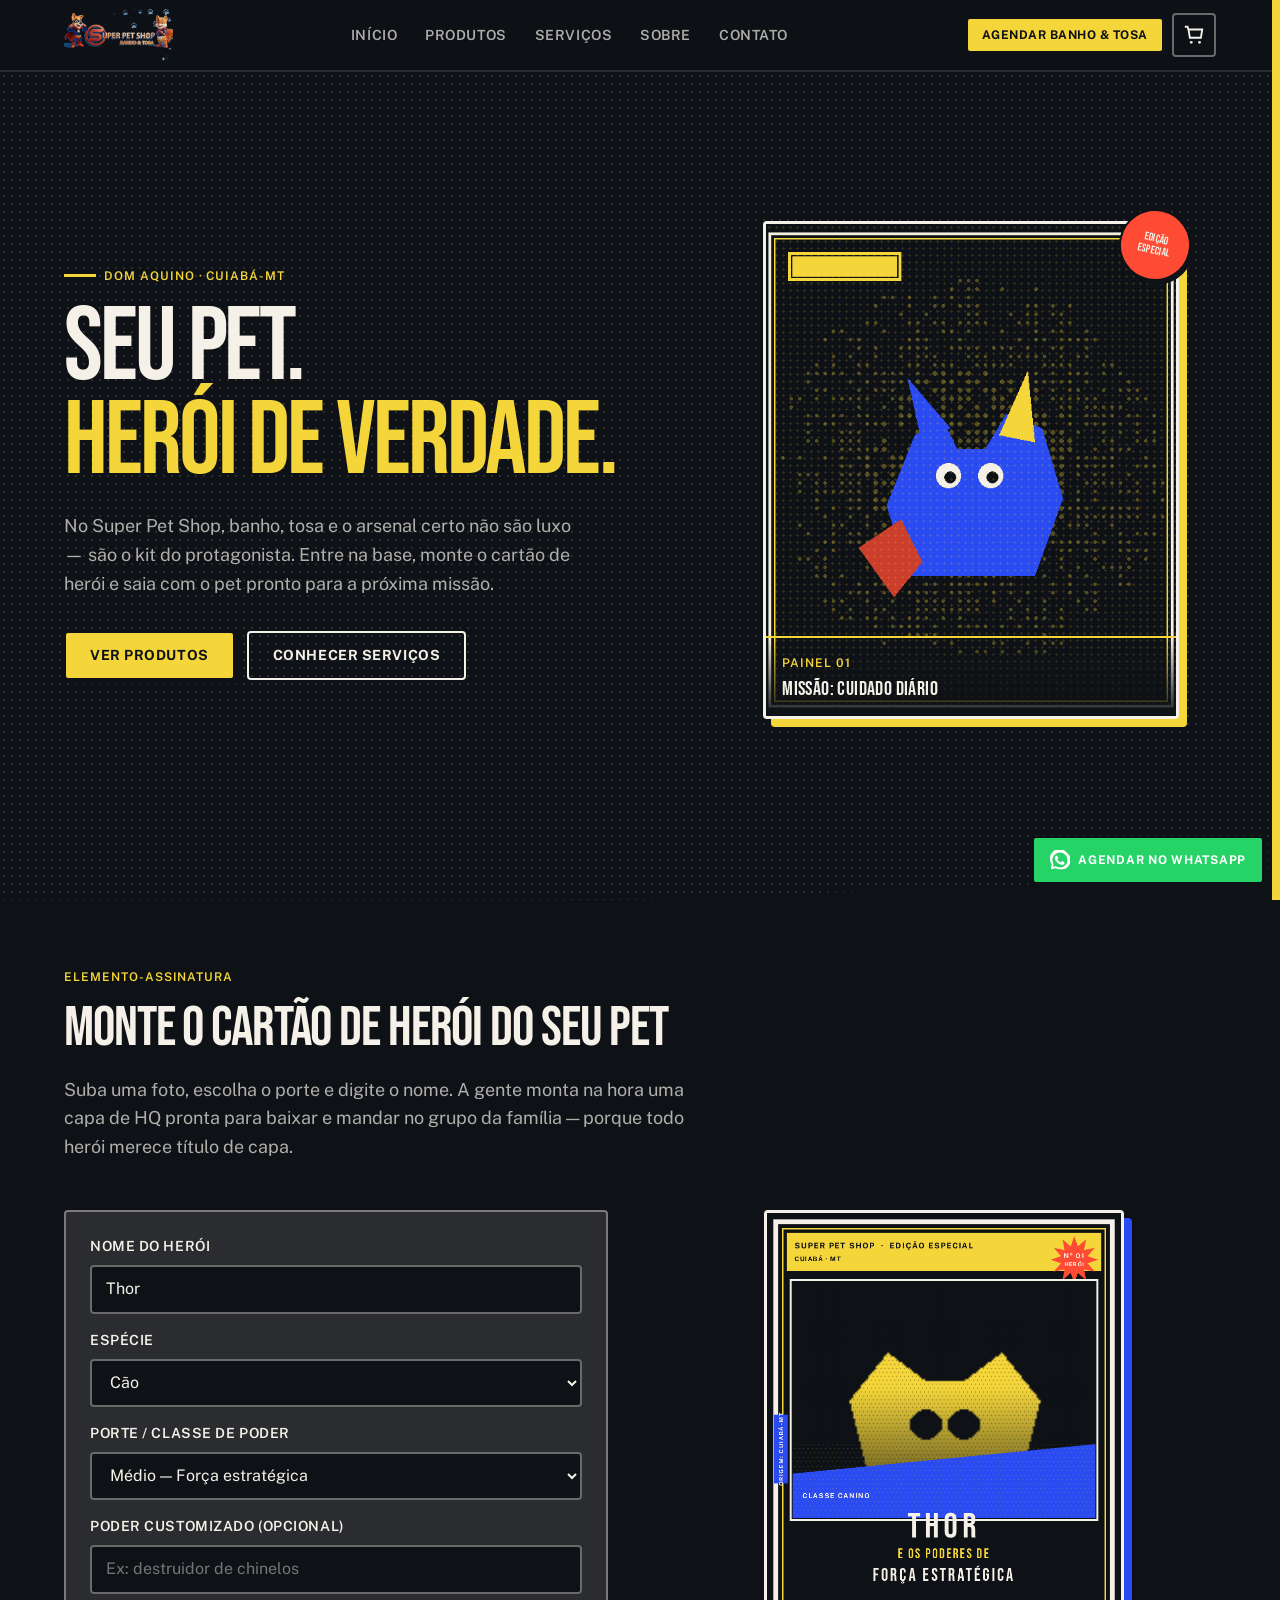
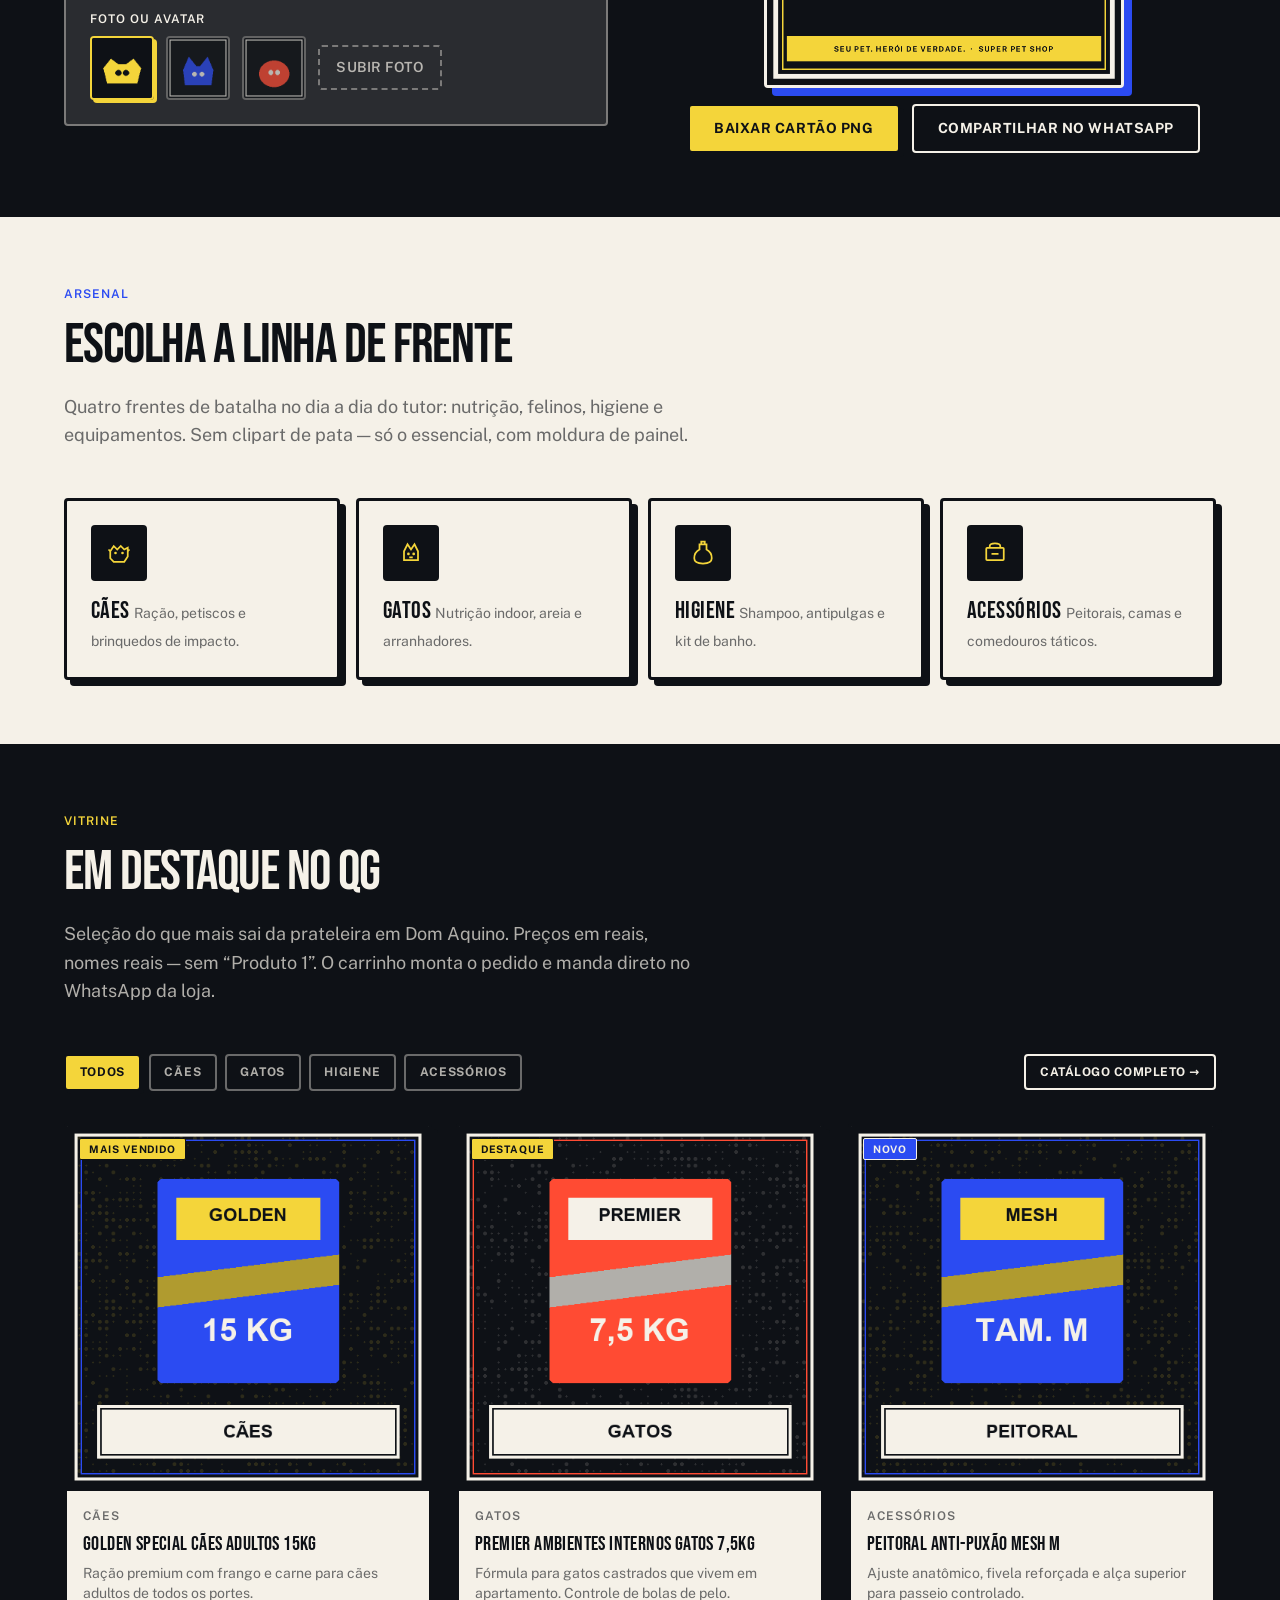
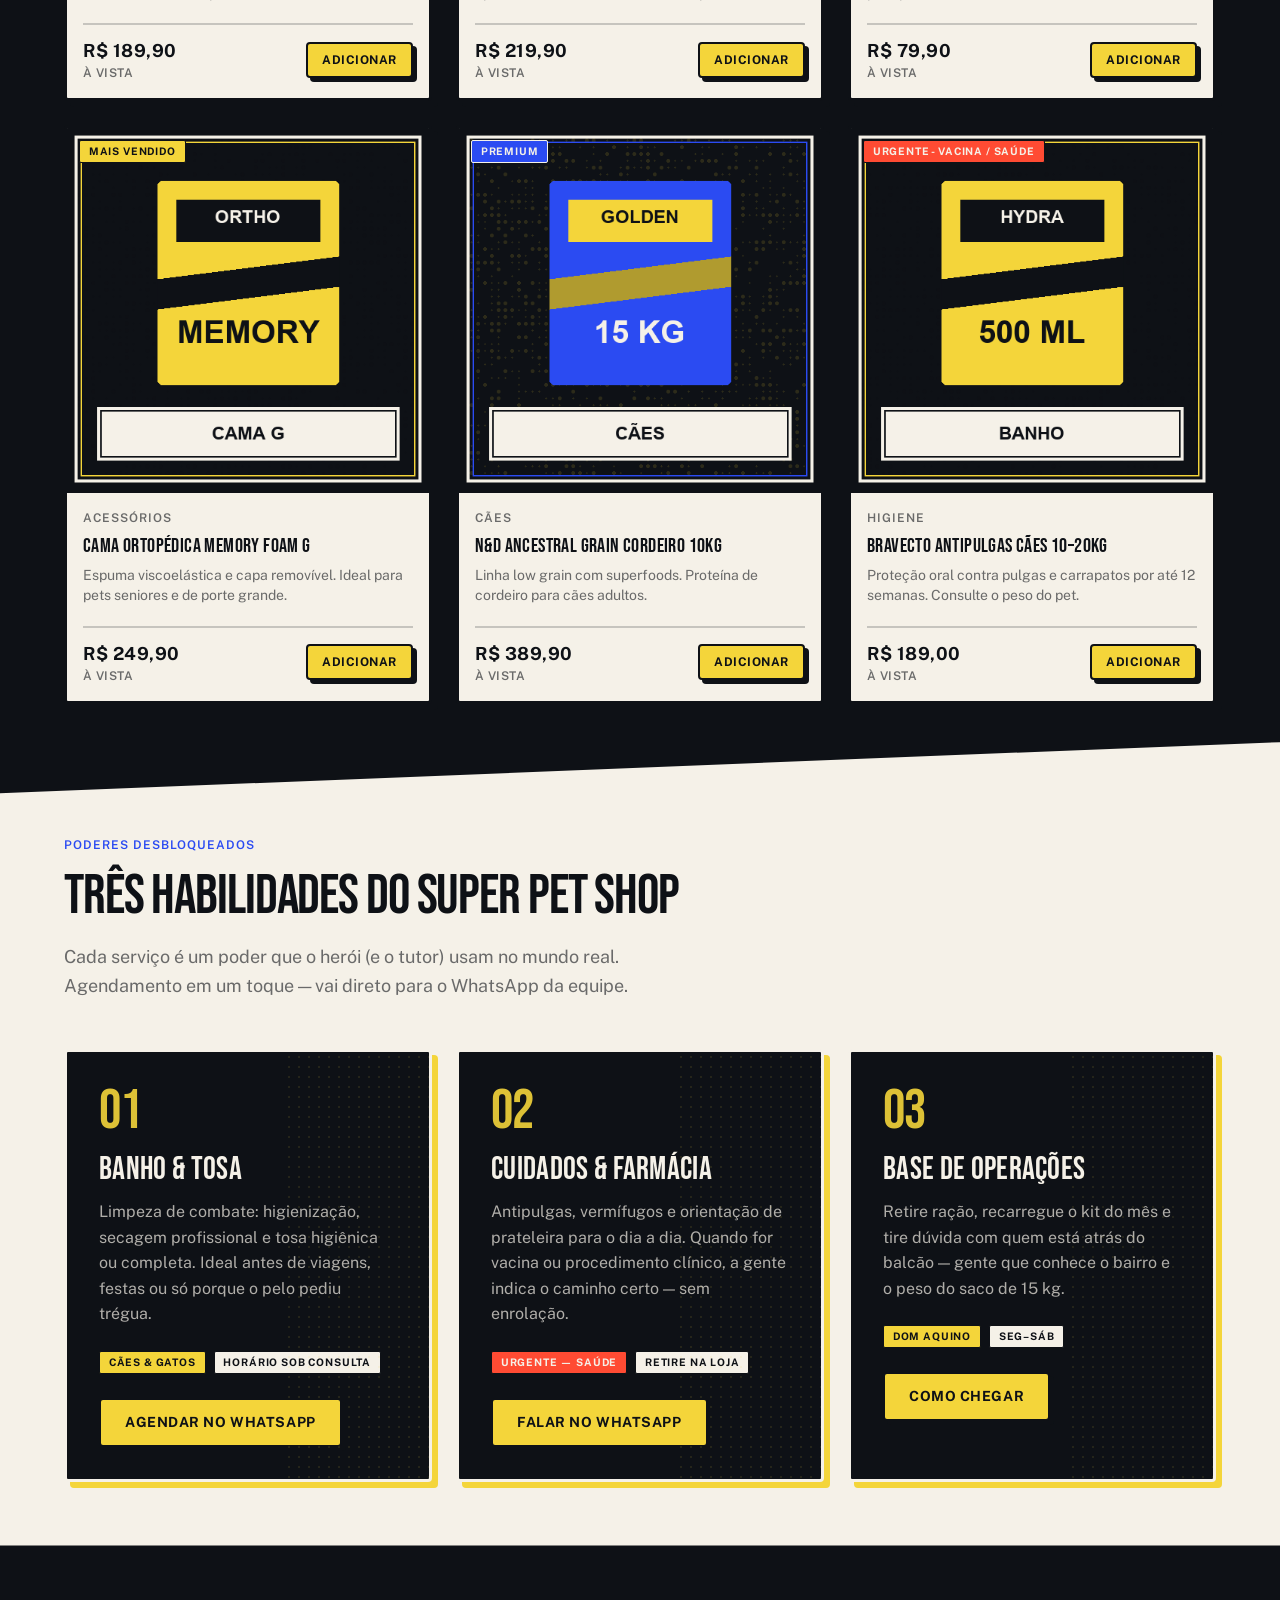
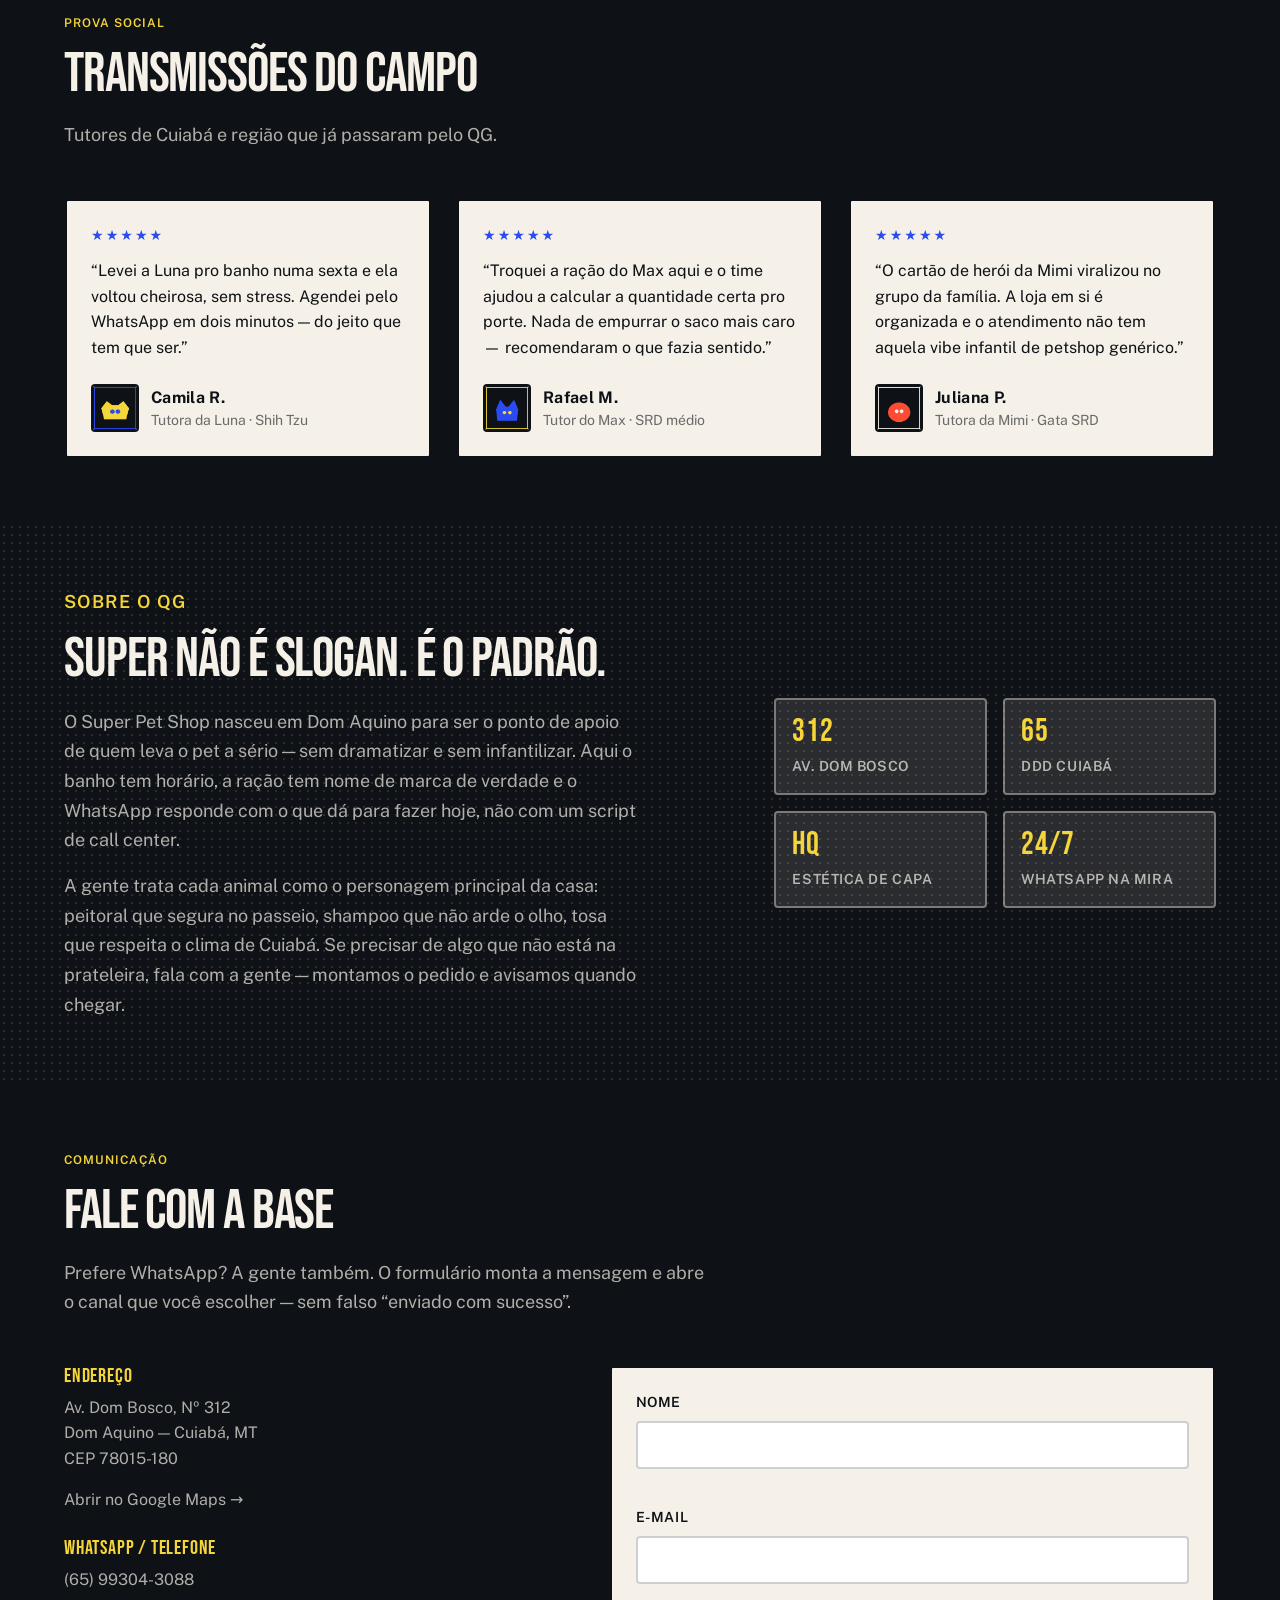
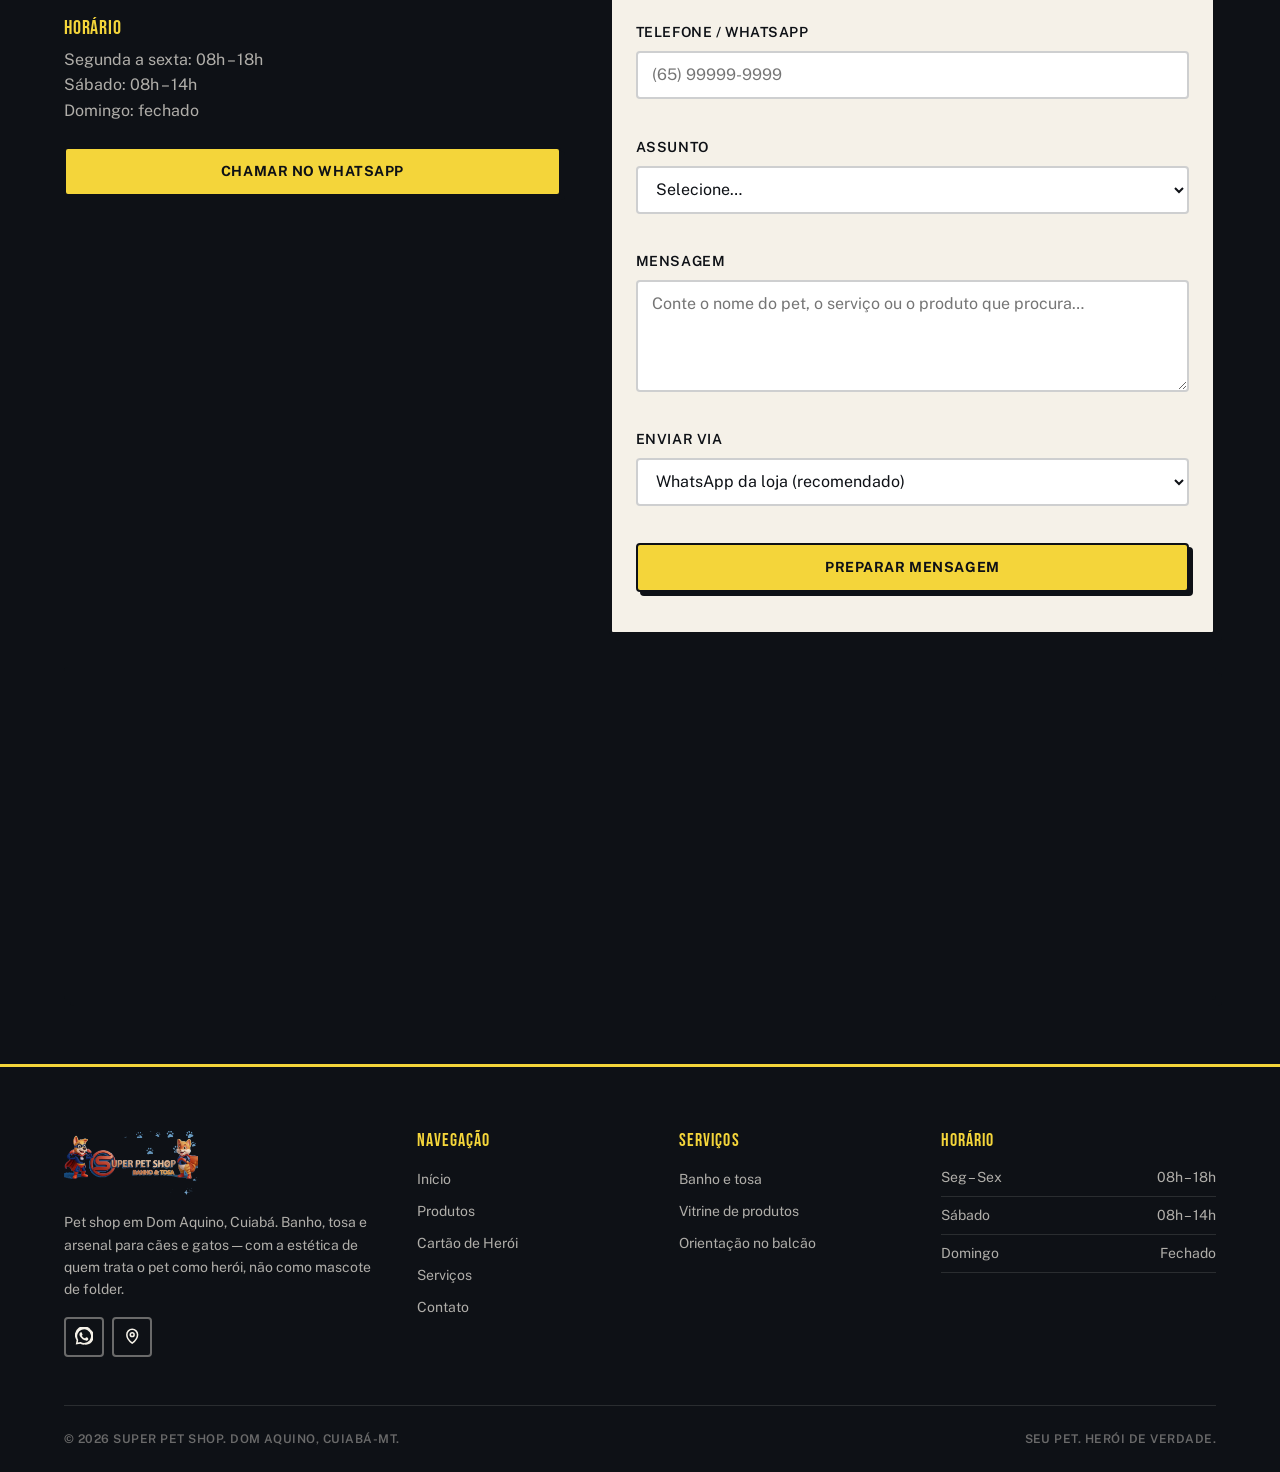
==== index.html @ 7d8bcfea "Add files via upload" ====
<!DOCTYPE html>
<html lang="pt-BR">
<head>
  <meta charset="UTF-8" />
  <meta name="viewport" content="width=device-width, initial-scale=1" />
  <title>Super Pet Shop | Banho, Tosa e Heróis de Quatro Patas em Cuiabá</title>
  <meta name="description" content="Super Pet Shop em Dom Aquino, Cuiabá-MT. Banho e tosa, produtos premium e cuidados de herói para cães e gatos. Agende pelo WhatsApp (65) 99304-3088." />
  <meta name="theme-color" content="#0E1116" />
  <link rel="canonical" href="https://superpetshop.com.br/" />

  <!-- Open Graph -->
  <meta property="og:type" content="website" />
  <meta property="og:locale" content="pt_BR" />
  <meta property="og:title" content="Super Pet Shop — Seu pet. Herói de verdade." />
  <meta property="og:description" content="Pet shop em Cuiabá com banho e tosa, vitrine de produtos e o Cartão de Herói do seu pet. Av. Dom Bosco, 312 — Dom Aquino." />
  <meta property="og:image" content="assets/img/logo.png" />
  <meta property="og:site_name" content="Super Pet Shop" />

  <meta name="twitter:card" content="summary_large_image" />
  <meta name="twitter:title" content="Super Pet Shop — Seu pet. Herói de verdade." />
  <meta name="twitter:description" content="Banho, tosa e arsenal completo para cães e gatos em Cuiabá-MT." />

  <link rel="icon" href="favicon.ico" sizes="any" />
  <link rel="icon" type="image/png" href="assets/img/favicon-32.png" sizes="32x32" />
  <link rel="apple-touch-icon" href="assets/img/apple-touch-icon.png" />

  <link rel="preconnect" href="https://fonts.googleapis.com" />
  <link rel="preconnect" href="https://fonts.gstatic.com" crossorigin />
  <link href="https://fonts.googleapis.com/css2?family=Bebas+Neue&family=Public+Sans:wght@400;500;600;700&display=swap" rel="stylesheet" />

  <link rel="stylesheet" href="assets/css/tokens.css" />
  <link rel="stylesheet" href="assets/css/reset.css" />
  <link rel="stylesheet" href="assets/css/main.css" />
</head>
<body>
  <a class="skip-link" href="#conteudo">Ir para o conteúdo</a>

  <!-- ========== HEADER ========== -->
  <header class="site-header" id="site-header">
    <div class="container site-header__inner">
      <a class="logo" href="index.html" aria-label="Super Pet Shop — início">
        <img src="assets/img/logo-header.png" alt="Super Pet Shop — Banho &amp; Tosa" width="168" height="80" />
      </a>

      <nav class="nav" aria-label="Principal">
        <a class="nav__link" href="#inicio" data-nav="inicio">Início</a>
        <a class="nav__link" href="produtos.html" data-nav="produtos">Produtos</a>
        <a class="nav__link" href="#servicos">Serviços</a>
        <a class="nav__link" href="#sobre">Sobre</a>
        <a class="nav__link" href="#contato">Contato</a>
      </nav>

      <div class="header-actions">
        <a class="btn btn--volt btn--sm" data-schedule="banho e tosa" href="https://wa.me/5565993043088?text=Ol%C3%A1%2C%20Super%20Pet%20Shop!%20Quero%20agendar%20*banho%20e%20tosa*." target="_blank" rel="noopener noreferrer">
          Agendar banho &amp; tosa
        </a>
        <button type="button" class="cart-btn" data-open-cart aria-label="Abrir carrinho">
          <svg viewBox="0 0 24 24" width="22" height="22" fill="none" stroke="currentColor" stroke-width="2" aria-hidden="true">
            <path d="M6 6h15l-1.5 9h-12z" />
            <path d="M6 6L5 3H2" />
            <circle cx="9" cy="20" r="1.5" fill="currentColor" stroke="none" />
            <circle cx="18" cy="20" r="1.5" fill="currentColor" stroke="none" />
          </svg>
          <span class="cart-btn__badge" data-cart-count data-count="0"></span>
        </button>
        <button type="button" class="nav-toggle" id="nav-toggle" aria-expanded="false" aria-controls="nav-panel" aria-label="Abrir menu">
          <span class="nav-toggle__bar"></span>
        </button>
      </div>
    </div>
  </header>

  <div class="nav-panel" id="nav-panel" aria-hidden="true">
    <nav aria-label="Mobile">
      <a class="nav__link" href="#inicio">Início</a>
      <a class="nav__link" href="produtos.html">Produtos</a>
      <a class="nav__link" href="#cartao-heroi">Cartão de Herói</a>
      <a class="nav__link" href="#servicos">Serviços</a>
      <a class="nav__link" href="#sobre">Sobre</a>
      <a class="nav__link" href="#contato">Contato</a>
    </nav>
    <a class="btn btn--volt nav-panel__cta" data-schedule="banho e tosa" href="https://wa.me/5565993043088" target="_blank" rel="noopener noreferrer">
      Agendar banho &amp; tosa
    </a>
  </div>

  <main id="conteudo">
    <!-- ========== HERO ========== -->
    <section class="hero halftone" id="inicio" aria-labelledby="hero-title">
      <div class="container hero__grid">
        <div class="hero__copy">
          <p class="label hero__kicker">Dom Aquino · Cuiabá-MT</p>
          <h1 class="hero__title" id="hero-title">
            Seu pet.<em>Herói de verdade.</em>
          </h1>
          <p class="hero__lead">
            No Super Pet Shop, banho, tosa e o arsenal certo não são luxo — são o kit do protagonista.
            Entre na base, monte o cartão de herói e saia com o pet pronto para a próxima missão.
          </p>
          <div class="hero__actions">
            <a class="btn btn--volt" href="#produtos">Ver produtos</a>
            <a class="btn btn--outline" href="#servicos">Conhecer serviços</a>
          </div>
        </div>

        <div class="hero__panel" aria-hidden="false">
          <div class="hero__burst">EDIÇÃO<br />ESPECIAL</div>
          <figure class="hero__frame">
            <img src="assets/img/hero-pet.png" alt="Ilustração editorial de um cão herói em painel de quadrinho" width="600" height="700" fetchpriority="high" />
            <figcaption class="hero__caption">
              <span class="label">Painel 01</span>
              <p>Missão: cuidado diário</p>
            </figcaption>
          </figure>
        </div>
      </div>
    </section>

    <!-- ========== CARTÃO DE HERÓI ========== -->
    <section class="section section--ink hero-card-section diagonal-top" id="cartao-heroi" aria-labelledby="hero-card-title">
      <div class="container">
        <header class="section-head reveal">
          <p class="label section-head__kicker">Elemento-assinatura</p>
          <h2 class="section-head__title" id="hero-card-title">Monte o Cartão de Herói do seu pet</h2>
          <p class="section-head__text">
            Suba uma foto, escolha o porte e digite o nome. A gente monta na hora uma capa de HQ
            pronta para baixar e mandar no grupo da família — porque todo herói merece título de capa.
          </p>
        </header>

        <div class="hero-card-layout">
          <form class="hero-card-form reveal" id="hero-card-form" onsubmit="return false;">
            <div class="form-field">
              <label for="hero-name">Nome do herói</label>
              <input type="text" id="hero-name" name="hero-name" maxlength="24" value="Thor" autocomplete="off" />
            </div>

            <div class="form-field">
              <label for="hero-species">Espécie</label>
              <select id="hero-species" name="hero-species">
                <option value="cao" selected>Cão</option>
                <option value="gato">Gato</option>
                <option value="outro">Outro pet</option>
              </select>
            </div>

            <div class="form-field">
              <label for="hero-size">Porte / classe de poder</label>
              <select id="hero-size" name="hero-size">
                <option value="pequeno">Pequeno — Velocidade sônica</option>
                <option value="medio" selected>Médio — Força estratégica</option>
                <option value="grande">Grande — Poder de impacto</option>
                <option value="gigante">Gigante — Força titânica</option>
              </select>
            </div>

            <div class="form-field">
              <label for="hero-power">Poder customizado (opcional)</label>
              <input type="text" id="hero-power" name="hero-power" maxlength="40" placeholder="Ex: destruidor de chinelos" />
            </div>

            <div class="form-field">
              <span class="label" id="avatar-label">Foto ou avatar</span>
              <div class="avatar-picker" role="group" aria-labelledby="avatar-label">
                <button type="button" class="avatar-option" data-avatar="assets/img/pet-avatar-1.png" aria-label="Avatar geométrico 1">
                  <img src="assets/img/pet-avatar-1.png" alt="" width="64" height="64" />
                </button>
                <button type="button" class="avatar-option" data-avatar="assets/img/pet-avatar-2.png" aria-label="Avatar geométrico 2">
                  <img src="assets/img/pet-avatar-2.png" alt="" width="64" height="64" />
                </button>
                <button type="button" class="avatar-option" data-avatar="assets/img/pet-avatar-3.png" aria-label="Avatar geométrico 3">
                  <img src="assets/img/pet-avatar-3.png" alt="" width="64" height="64" />
                </button>
                <label class="upload-btn">
                  Subir foto
                  <input type="file" id="hero-photo" accept="image/*" />
                </label>
              </div>
            </div>
          </form>

          <div class="hero-card-preview-wrap reveal">
            <div class="hero-card-canvas-frame">
              <canvas id="hero-card-canvas" width="720" height="960" role="img" aria-label="Pré-visualização do cartão de herói"></canvas>
            </div>
            <div class="hero-card-actions">
              <button type="button" class="btn btn--volt" data-download-card>Baixar cartão PNG</button>
              <button type="button" class="btn btn--outline" data-share-card>Compartilhar no WhatsApp</button>
            </div>
          </div>
        </div>
      </div>
    </section>

    <!-- ========== CATEGORIAS ========== -->
    <section class="section section--paper" id="categorias" aria-labelledby="cat-title">
      <div class="container">
        <header class="section-head reveal">
          <p class="label section-head__kicker">Arsenal</p>
          <h2 class="section-head__title" id="cat-title">Escolha a linha de frente</h2>
          <p class="section-head__text">
            Quatro frentes de batalha no dia a dia do tutor: nutrição, felinos, higiene e equipamentos.
            Sem clipart de pata — só o essencial, com moldura de painel.
          </p>
        </header>

        <div class="cat-grid">
          <a class="cat-card reveal" href="produtos.html?cat=caes">
            <span class="cat-card__icon" aria-hidden="true">
              <!-- SVG angular cão — silhueta geométrica, não pata -->
              <svg viewBox="0 0 32 32" fill="none" stroke="currentColor" stroke-width="2">
                <path d="M6 22 V14 L10 8 L14 12 L18 8 L22 12 L26 10 V20 L22 26 H10 Z" />
                <circle cx="12" cy="16" r="1.5" fill="currentColor" stroke="none" />
                <circle cx="20" cy="16" r="1.5" fill="currentColor" stroke="none" />
                <path d="M4 12 L6 14 M28 12 L26 14" />
              </svg>
            </span>
            <span>
              <span class="cat-card__title">Cães</span>
              <span class="cat-card__text">Ração, petiscos e brinquedos de impacto.</span>
            </span>
            <span class="cat-card__arrow" aria-hidden="true">→</span>
          </a>

          <a class="cat-card reveal" href="produtos.html?cat=gatos">
            <span class="cat-card__icon" aria-hidden="true">
              <svg viewBox="0 0 32 32" fill="none" stroke="currentColor" stroke-width="2">
                <path d="M8 24 V14 L12 6 L16 12 L20 6 L24 14 V24 Z" />
                <path d="M13 17 H13.1 M19 17 H19.1" stroke-linecap="round" stroke-width="3" />
                <path d="M14 21 H18" />
              </svg>
            </span>
            <span>
              <span class="cat-card__title">Gatos</span>
              <span class="cat-card__text">Nutrição indoor, areia e arranhadores.</span>
            </span>
            <span class="cat-card__arrow" aria-hidden="true">→</span>
          </a>

          <a class="cat-card reveal" href="produtos.html?cat=higiene">
            <span class="cat-card__icon" aria-hidden="true">
              <svg viewBox="0 0 32 32" fill="none" stroke="currentColor" stroke-width="2">
                <path d="M12 6 H20 V12 C24 14 26 18 26 22 C26 26 22 28 16 28 C10 28 6 26 6 22 C6 18 8 14 12 12 Z" />
                <path d="M14 6 V3 H18 V6" />
              </svg>
            </span>
            <span>
              <span class="cat-card__title">Higiene</span>
              <span class="cat-card__text">Shampoo, antipulgas e kit de banho.</span>
            </span>
            <span class="cat-card__arrow" aria-hidden="true">→</span>
          </a>

          <a class="cat-card reveal" href="produtos.html?cat=acessorios">
            <span class="cat-card__icon" aria-hidden="true">
              <svg viewBox="0 0 32 32" fill="none" stroke="currentColor" stroke-width="2">
                <rect x="6" y="10" width="20" height="14" rx="1" />
                <path d="M10 10 V8 C10 6 12 5 16 5 C20 5 22 6 22 8 V10" />
                <path d="M12 17 H20" />
              </svg>
            </span>
            <span>
              <span class="cat-card__title">Acessórios</span>
              <span class="cat-card__text">Peitorais, camas e comedouros táticos.</span>
            </span>
            <span class="cat-card__arrow" aria-hidden="true">→</span>
          </a>
        </div>
      </div>
    </section>

    <!-- ========== PRODUTOS DESTAQUE ========== -->
    <section class="section section--ink" id="produtos" aria-labelledby="prod-title">
      <div class="container">
        <header class="section-head reveal">
          <p class="label section-head__kicker">Vitrine</p>
          <h2 class="section-head__title" id="prod-title">Em destaque no QG</h2>
          <p class="section-head__text">
            Seleção do que mais sai da prateleira em Dom Aquino. Preços em reais, nomes reais —
            sem “Produto 1”. O carrinho monta o pedido e manda direto no WhatsApp da loja.
          </p>
        </header>

        <div class="product-toolbar reveal">
          <div class="filters" role="group" aria-label="Filtrar destaques">
            <button type="button" class="filter-btn is-active" data-filter="all" aria-pressed="true">Todos</button>
            <button type="button" class="filter-btn" data-filter="caes" aria-pressed="false">Cães</button>
            <button type="button" class="filter-btn" data-filter="gatos" aria-pressed="false">Gatos</button>
            <button type="button" class="filter-btn" data-filter="higiene" aria-pressed="false">Higiene</button>
            <button type="button" class="filter-btn" data-filter="acessorios" aria-pressed="false">Acessórios</button>
          </div>
          <a class="btn btn--outline btn--sm" href="produtos.html">Catálogo completo →</a>
        </div>

        <div class="product-grid" data-product-grid data-featured="true" data-limit="6"></div>
      </div>
    </section>

    <!-- ========== SERVIÇOS / PODERES ========== -->
    <section class="section section--paper diagonal-top" id="servicos" aria-labelledby="serv-title">
      <div class="container">
        <header class="section-head reveal">
          <p class="label section-head__kicker">Poderes desbloqueados</p>
          <h2 class="section-head__title" id="serv-title">Três habilidades do Super Pet Shop</h2>
          <p class="section-head__text">
            Cada serviço é um poder que o herói (e o tutor) usam no mundo real.
            Agendamento em um toque — vai direto para o WhatsApp da equipe.
          </p>
        </header>

        <div class="powers-grid">
          <article class="power-card reveal">
            <p class="power-card__num">01</p>
            <h3 class="power-card__title">Banho &amp; Tosa</h3>
            <p class="power-card__text">
              Limpeza de combate: higienização, secagem profissional e tosa higiênica ou completa.
              Ideal antes de viagens, festas ou só porque o pelo pediu trégua.
            </p>
            <div class="power-card__meta">
              <span class="badge badge--volt">Cães &amp; gatos</span>
              <span class="badge badge--paper">Horário sob consulta</span>
            </div>
            <a class="btn btn--volt" data-schedule="banho e tosa" href="https://wa.me/5565993043088" target="_blank" rel="noopener noreferrer">
              Agendar no WhatsApp
            </a>
          </article>

          <article class="power-card reveal">
            <p class="power-card__num">02</p>
            <h3 class="power-card__title">Cuidados &amp; Farmácia</h3>
            <p class="power-card__text">
              Antipulgas, vermífugos e orientação de prateleira para o dia a dia.
              Quando for vacina ou procedimento clínico, a gente indica o caminho certo — sem enrolação.
            </p>
            <div class="power-card__meta">
              <span class="badge badge--blaze">Urgente — saúde</span>
              <span class="badge badge--paper">Retire na loja</span>
            </div>
            <a class="btn btn--volt" data-schedule="orientação de produtos de saúde" href="https://wa.me/5565993043088" target="_blank" rel="noopener noreferrer">
              Falar no WhatsApp
            </a>
          </article>

          <article class="power-card reveal">
            <p class="power-card__num">03</p>
            <h3 class="power-card__title">Base de operações</h3>
            <p class="power-card__text">
              Retire ração, recarregue o kit do mês e tire dúvida com quem está atrás do balcão —
              gente que conhece o bairro e o peso do saco de 15 kg.
            </p>
            <div class="power-card__meta">
              <span class="badge badge--volt">Dom Aquino</span>
              <span class="badge badge--paper">Seg–Sáb</span>
            </div>
            <a class="btn btn--volt" href="#contato">Como chegar</a>
          </article>
        </div>
      </div>
    </section>

    <!-- ========== DEPOIMENTOS ========== -->
    <section class="section section--ink" id="depoimentos" aria-labelledby="dep-title">
      <div class="container">
        <header class="section-head reveal">
          <p class="label section-head__kicker">Prova social</p>
          <h2 class="section-head__title" id="dep-title">Transmissões do campo</h2>
          <p class="section-head__text">Tutores de Cuiabá e região que já passaram pelo QG.</p>
        </header>

        <div class="testimonials-grid">
          <blockquote class="testimonial reveal">
            <p class="testimonial__stars" aria-label="5 de 5 estrelas">★★★★★</p>
            <p class="testimonial__quote">
              “Levei a Luna pro banho numa sexta e ela voltou cheirosa, sem stress.
              Agendei pelo WhatsApp em dois minutos — do jeito que tem que ser.”
            </p>
            <footer class="testimonial__author">
              <img src="assets/img/avatar-1.png" alt="" width="48" height="48" loading="lazy" />
              <div>
                <p class="testimonial__name">Camila R.</p>
                <p class="testimonial__pet">Tutora da Luna · Shih Tzu</p>
              </div>
            </footer>
          </blockquote>

          <blockquote class="testimonial reveal">
            <p class="testimonial__stars" aria-label="5 de 5 estrelas">★★★★★</p>
            <p class="testimonial__quote">
              “Troquei a ração do Max aqui e o time ajudou a calcular a quantidade certa pro porte.
              Nada de empurrar o saco mais caro — recomendaram o que fazia sentido.”
            </p>
            <footer class="testimonial__author">
              <img src="assets/img/avatar-2.png" alt="" width="48" height="48" loading="lazy" />
              <div>
                <p class="testimonial__name">Rafael M.</p>
                <p class="testimonial__pet">Tutor do Max · SRD médio</p>
              </div>
            </footer>
          </blockquote>

          <blockquote class="testimonial reveal">
            <p class="testimonial__stars" aria-label="5 de 5 estrelas">★★★★★</p>
            <p class="testimonial__quote">
              “O cartão de herói da Mimi viralizou no grupo da família.
              A loja em si é organizada e o atendimento não tem aquela vibe infantil de petshop genérico.”
            </p>
            <footer class="testimonial__author">
              <img src="assets/img/avatar-3.png" alt="" width="48" height="48" loading="lazy" />
              <div>
                <p class="testimonial__name">Juliana P.</p>
                <p class="testimonial__pet">Tutora da Mimi · Gata SRD</p>
              </div>
            </footer>
          </blockquote>
        </div>
      </div>
    </section>

    <!-- ========== SOBRE ========== -->
    <section class="section section--ink halftone" id="sobre" aria-labelledby="sobre-title">
      <div class="container about-grid">
        <div class="about-copy reveal">
          <p class="label section-head__kicker">Sobre o QG</p>
          <h2 class="section-head__title" id="sobre-title">Super não é slogan. É o padrão.</h2>
          <p>
            O Super Pet Shop nasceu em Dom Aquino para ser o ponto de apoio de quem leva o pet a sério —
            sem dramatizar e sem infantilizar. Aqui o banho tem horário, a ração tem nome de marca de verdade
            e o WhatsApp responde com o que dá para fazer hoje, não com um script de call center.
          </p>
          <p>
            A gente trata cada animal como o personagem principal da casa: peitoral que segura no passeio,
            shampoo que não arde o olho, tosa que respeita o clima de Cuiabá. Se precisar de algo que
            não está na prateleira, fala com a gente — montamos o pedido e avisamos quando chegar.
          </p>
        </div>
        <div class="about-stats reveal">
          <div class="stat">
            <p class="stat__value">312</p>
            <p class="stat__label">Av. Dom Bosco</p>
          </div>
          <div class="stat">
            <p class="stat__value">65</p>
            <p class="stat__label">DDD Cuiabá</p>
          </div>
          <div class="stat">
            <p class="stat__value">HQ</p>
            <p class="stat__label">Estética de capa</p>
          </div>
          <div class="stat">
            <p class="stat__value">24/7</p>
            <p class="stat__label">WhatsApp na mira</p>
          </div>
        </div>
      </div>
    </section>

    <!-- ========== CONTATO ========== -->
    <section class="section section--ink" id="contato" aria-labelledby="contato-title">
      <div class="container">
        <header class="section-head reveal">
          <p class="label section-head__kicker">Comunicação</p>
          <h2 class="section-head__title" id="contato-title">Fale com a base</h2>
          <p class="section-head__text">
            Prefere WhatsApp? A gente também. O formulário monta a mensagem e abre o canal que você escolher —
            sem falso “enviado com sucesso”.
          </p>
        </header>

        <div class="contact-grid">
          <div class="contact-info reveal">
            <div class="contact-block">
              <h3>Endereço</h3>
              <p>
                Av. Dom Bosco, Nº 312<br />
                Dom Aquino — Cuiabá, MT<br />
                CEP 78015-180
              </p>
              <p class="mt-4">
                <a href="https://maps.app.goo.gl/q877E9EMePEubVwVA" target="_blank" rel="noopener noreferrer">
                  Abrir no Google Maps →
                </a>
              </p>
            </div>
            <div class="contact-block">
              <h3>WhatsApp / Telefone</h3>
              <p>
                <a href="https://wa.me/5565993043088" target="_blank" rel="noopener noreferrer">(65) 99304-3088</a>
              </p>
            </div>
            <div class="contact-block">
              <h3>Horário</h3>
              <p>
                Segunda a sexta: 08h – 18h<br />
                Sábado: 08h – 14h<br />
                Domingo: fechado
              </p>
            </div>
            <a class="btn btn--volt" data-schedule="atendimento geral" href="https://wa.me/5565993043088" target="_blank" rel="noopener noreferrer">
              Chamar no WhatsApp
            </a>
          </div>

          <form class="contact-form reveal" id="contact-form" novalidate>
            <div class="form-field">
              <label for="name">Nome</label>
              <input type="text" id="name" name="name" required autocomplete="name" />
              <span class="error" role="alert"></span>
            </div>
            <div class="form-field">
              <label for="email">E-mail</label>
              <input type="email" id="email" name="email" required autocomplete="email" />
              <span class="error" role="alert"></span>
            </div>
            <div class="form-field">
              <label for="phone">Telefone / WhatsApp</label>
              <input type="tel" id="phone" name="phone" required autocomplete="tel" inputmode="numeric" placeholder="(65) 99999-9999" />
              <span class="error" role="alert"></span>
            </div>
            <div class="form-field">
              <label for="subject">Assunto</label>
              <select id="subject" name="subject" required>
                <option value="">Selecione…</option>
                <option value="Agendamento banho e tosa">Agendamento banho e tosa</option>
                <option value="Dúvida sobre produto">Dúvida sobre produto</option>
                <option value="Pedido / encomenda">Pedido / encomenda</option>
                <option value="Outro">Outro</option>
              </select>
              <span class="error" role="alert"></span>
            </div>
            <div class="form-field">
              <label for="message">Mensagem</label>
              <textarea id="message" name="message" required maxlength="1200" placeholder="Conte o nome do pet, o serviço ou o produto que procura…"></textarea>
              <span class="error" role="alert"></span>
            </div>
            <div class="form-field">
              <label for="channel">Enviar via</label>
              <select id="channel" name="channel">
                <option value="whatsapp" selected>WhatsApp da loja (recomendado)</option>
                <option value="email">E-mail (abre seu app de e-mail)</option>
              </select>
              <span class="error" role="alert"></span>
            </div>
            <button type="submit" class="btn btn--volt btn--full">Preparar mensagem</button>
            <p id="form-status" class="label" role="status" aria-live="polite"></p>
          </form>
        </div>

        <div class="map-wrap reveal">
          <!-- Mapa: Super Pet Shop, Av. Dom Bosco 312, Dom Aquino, Cuiabá-MT -->
          <iframe
            title="Mapa — Super Pet Shop em Dom Aquino, Cuiabá"
            loading="lazy"
            referrerpolicy="no-referrer-when-downgrade"
            src="https://maps.google.com/maps?q=Super+Pet+Shop+Av.+Dom+Bosco+312+Dom+Aquino+Cuiab%C3%A1&z=16&output=embed"
            allowfullscreen
          ></iframe>
        </div>
      </div>
    </section>
  </main>

  <!-- ========== FOOTER ========== -->
  <footer class="site-footer">
    <div class="container">
      <div class="footer-grid">
        <div class="footer-brand">
          <img src="assets/img/logo.png" alt="Super Pet Shop" width="200" height="96" loading="lazy" />
          <p>
            Pet shop em Dom Aquino, Cuiabá. Banho, tosa e arsenal para cães e gatos —
            com a estética de quem trata o pet como herói, não como mascote de folder.
          </p>
          <div class="socials">
            <a href="https://wa.me/5565993043088" target="_blank" rel="noopener noreferrer" aria-label="WhatsApp">
              <svg viewBox="0 0 24 24" fill="currentColor" aria-hidden="true"><path d="M20.5 3.5A11 11 0 0 0 2.1 17.2L1 23l5.9-1.1A11 11 0 0 0 12 23a11 11 0 0 0 8.5-19.5zM12 21a9 9 0 0 1-4.6-1.3l-.3-.2-3.5.7.7-3.4-.2-.3A9 9 0 1 1 12 21zm5-6.7c-.3-.1-1.6-.8-1.9-.9-.3-.1-.5-.1-.7.1-.2.3-.8.9-.9 1.1-.2.2-.3.2-.6.1-1.7-.7-2.8-1.3-3.9-3-.3-.5.3-.5.8-1.5.1-.2 0-.4 0-.5 0-.1-.7-1.6-.9-2.2-.2-.6-.5-.5-.7-.5h-.6c-.2 0-.5.1-.8.4-.3.3-1 1-1 2.4s1 2.8 1.2 3c.1.2 2 3.1 4.9 4.3 1.8.8 2.5.8 3.4.7.5-.1 1.6-.7 1.9-1.3.2-.6.2-1.2.2-1.3 0-.1-.2-.2-.5-.3z"/></svg>
            </a>
            <a href="https://maps.app.goo.gl/q877E9EMePEubVwVA" target="_blank" rel="noopener noreferrer" aria-label="Google Maps">
              <svg viewBox="0 0 24 24" fill="none" stroke="currentColor" stroke-width="2" aria-hidden="true"><path d="M12 21s7-5.2 7-11a7 7 0 1 0-14 0c0 5.8 7 11 7 11z"/><circle cx="12" cy="10" r="2.5"/></svg>
            </a>
          </div>
        </div>

        <div class="footer-col">
          <h3>Navegação</h3>
          <ul>
            <li><a href="#inicio">Início</a></li>
            <li><a href="produtos.html">Produtos</a></li>
            <li><a href="#cartao-heroi">Cartão de Herói</a></li>
            <li><a href="#servicos">Serviços</a></li>
            <li><a href="#contato">Contato</a></li>
          </ul>
        </div>

        <div class="footer-col">
          <h3>Serviços</h3>
          <ul>
            <li><a data-schedule="banho e tosa" href="https://wa.me/5565993043088" target="_blank" rel="noopener noreferrer">Banho e tosa</a></li>
            <li><a href="produtos.html">Vitrine de produtos</a></li>
            <li><a data-schedule="orientação de produtos" href="https://wa.me/5565993043088" target="_blank" rel="noopener noreferrer">Orientação no balcão</a></li>
          </ul>
        </div>

        <div class="footer-col">
          <h3>Horário</h3>
          <ul class="footer-hours">
            <li><span>Seg – Sex</span><span>08h – 18h</span></li>
            <li><span>Sábado</span><span>08h – 14h</span></li>
            <li><span>Domingo</span><span>Fechado</span></li>
          </ul>
        </div>
      </div>

      <div class="footer-bottom">
        <p>© <span data-year></span> Super Pet Shop. Dom Aquino, Cuiabá-MT.</p>
        <p>Seu pet. Herói de verdade.</p>
      </div>
    </div>
  </footer>

  <!-- Carrinho -->
  <div class="cart-drawer-overlay" id="cart-overlay" data-close-cart></div>
  <aside class="cart-drawer" id="cart-drawer" aria-label="Carrinho" aria-hidden="true">
    <div class="cart-drawer__head">
      <h2>Arsenal</h2>
      <button type="button" class="btn btn--ghost" data-close-cart aria-label="Fechar carrinho">✕</button>
    </div>
    <div class="cart-drawer__body" id="cart-drawer-body"></div>
    <div class="cart-drawer__foot">
      <div class="cart-total">
        <span>Total</span>
        <span id="cart-total-value">R$&nbsp;0,00</span>
      </div>
      <button type="button" class="btn btn--volt btn--full" data-checkout>Pedir no WhatsApp</button>
      <p class="label text-center" style="color: var(--ink-60)">Sem pagamento online — pedido vai pro WhatsApp da loja.</p>
    </div>
  </aside>

  <!-- WhatsApp flutuante -->
  <a
    class="wa-float"
    data-schedule="banho e tosa"
    href="https://wa.me/5565993043088?text=Ol%C3%A1%2C%20Super%20Pet%20Shop!%20Quero%20agendar%20*banho%20e%20tosa*."
    target="_blank"
    rel="noopener noreferrer"
    aria-label="Agendar banho e tosa no WhatsApp"
  >
    <svg viewBox="0 0 24 24" fill="currentColor" aria-hidden="true"><path d="M20.5 3.5A11 11 0 0 0 2.1 17.2L1 23l5.9-1.1A11 11 0 0 0 12 23a11 11 0 0 0 8.5-19.5zM12 21a9 9 0 0 1-4.6-1.3l-.3-.2-3.5.7.7-3.4-.2-.3A9 9 0 1 1 12 21zm5-6.7c-.3-.1-1.6-.8-1.9-.9-.3-.1-.5-.1-.7.1-.2.3-.8.9-.9 1.1-.2.2-.3.2-.6.1-1.7-.7-2.8-1.3-3.9-3-.3-.5.3-.5.8-1.5.1-.2 0-.4 0-.5 0-.1-.7-1.6-.9-2.2-.2-.6-.5-.5-.7-.5h-.6c-.2 0-.5.1-.8.4-.3.3-1 1-1 2.4s1 2.8 1.2 3c.1.2 2 3.1 4.9 4.3 1.8.8 2.5.8 3.4.7.5-.1 1.6-.7 1.9-1.3.2-.6.2-1.2.2-1.3 0-.1-.2-.2-.5-.3z"/></svg>
    <span>Agendar no WhatsApp</span>
  </a>

  <script src="assets/js/products.js" defer></script>
  <script src="assets/js/nav.js" defer></script>
  <script src="assets/js/hero-card.js" defer></script>
  <script src="assets/js/main.js" defer></script>
</body>
</html>
---- assets/css/tokens.css ----
/* Super Pet Shop — Design Tokens
   Conceito: capa de HQ / cartaz de ação vintage, premium e editorial.
   NÃO alterar a paleta base. Opacidades derivadas são permitidas. */

:root {
  /* Cores base */
  --ink: #0E1116;
  --paper: #F5F1E8;
  --volt: #F4D53A;
  --cobalt: #2B4BF2;
  --blaze: #FF4B33;
  --ink-60: rgba(14, 17, 22, 0.6);
  --ink-40: rgba(14, 17, 22, 0.4);
  --ink-20: rgba(14, 17, 22, 0.2);
  --paper-90: rgba(245, 241, 232, 0.9);
  --paper-70: rgba(245, 241, 232, 0.7);
  --paper-40: rgba(245, 241, 232, 0.4);
  --paper-12: rgba(245, 241, 232, 0.12);
  --volt-20: rgba(244, 213, 58, 0.2);
  --volt-40: rgba(244, 213, 58, 0.4);
  --cobalt-20: rgba(43, 75, 242, 0.2);
  --blaze-15: rgba(255, 75, 51, 0.15);

  /* Tipografia */
  --font-display: "Bebas Neue", "Anton", "Impact", "Arial Narrow", sans-serif;
  --font-body: "Public Sans", "Inter", system-ui, -apple-system, sans-serif;

  /* Escala tipográfica */
  --text-xs: 0.75rem;
  --text-sm: 0.875rem;
  --text-base: 1rem;
  --text-lg: 1.125rem;
  --text-xl: 1.25rem;
  --text-2xl: 1.5rem;
  --text-3xl: 2rem;
  --text-4xl: clamp(2.25rem, 5vw, 3.5rem);
  --text-5xl: clamp(2.75rem, 7vw, 5rem);
  --text-hero: clamp(3rem, 9vw, 6.5rem);

  /* Espaçamento */
  --space-1: 0.25rem;
  --space-2: 0.5rem;
  --space-3: 0.75rem;
  --space-4: 1rem;
  --space-5: 1.5rem;
  --space-6: 2rem;
  --space-7: 3rem;
  --space-8: 4rem;
  --space-9: 6rem;
  --space-10: 8rem;

  /* Layout */
  --container: 72rem;
  --header-h: 4.5rem;
  --radius: 4px;
  --border-panel: 3px solid var(--ink);
  --shadow-hard: 6px 6px 0 var(--ink);
  --shadow-hard-sm: 4px 4px 0 var(--ink);
  --shadow-hard-paper: 6px 6px 0 var(--paper);
  --shadow-hard-volt: 6px 6px 0 var(--volt);

  /* Transições */
  --ease: cubic-bezier(0.22, 1, 0.36, 1);
  --duration: 0.25s;
  --duration-slow: 0.45s;

  /* Z-index */
  --z-header: 100;
  --z-overlay: 200;
  --z-modal: 300;
  --z-toast: 400;
}
---- assets/css/main.css ----
/* Super Pet Shop — Main styles
   Editorial HQ / vintage action poster language */

/* ========== BASE ========== */
body {
  font-family: var(--font-body);
  font-size: var(--text-base);
  color: var(--paper);
  background-color: var(--ink);
  overflow-x: hidden;
}

.container {
  width: min(100% - 2rem, var(--container));
  margin-inline: auto;
}

.section {
  padding-block: var(--space-8);
  position: relative;
}

.section--paper {
  background: var(--paper);
  color: var(--ink);
}

.section--ink {
  background: var(--ink);
  color: var(--paper);
}

/* Display titles — CAIXA ALTA, tracking negativo */
.display {
  font-family: var(--font-display);
  text-transform: uppercase;
  letter-spacing: -0.02em;
  line-height: 0.95;
}

.label {
  font-family: var(--font-body);
  font-weight: 600;
  font-size: var(--text-xs);
  letter-spacing: 0.08em;
  text-transform: uppercase;
}

.text-secondary {
  color: var(--ink-60);
}

.text-muted {
  color: var(--paper-70);
}

/* Halftone texture (SVG/CSS only — no bitmaps) */
.halftone {
  position: relative;
}

.halftone::before {
  content: "";
  position: absolute;
  inset: 0;
  pointer-events: none;
  opacity: 0.12;
  background-image: radial-gradient(circle, var(--paper) 1px, transparent 1.2px);
  background-size: 8px 8px;
  z-index: 0;
}

.halftone--dark::before {
  background-image: radial-gradient(circle, var(--ink) 1px, transparent 1.2px);
  opacity: 0.08;
}

.halftone--volt::before {
  background-image: radial-gradient(circle, var(--volt) 1.1px, transparent 1.3px);
  opacity: 0.18;
}

.halftone > * {
  position: relative;
  z-index: 1;
}

@media (prefers-reduced-motion: reduce) {
  .halftone::before {
    animation: none !important;
  }
}

/* Diagonal section cut — use sparingly (1–2 per page) */
.diagonal-top {
  clip-path: polygon(0 4vw, 100% 0, 100% 100%, 0 100%);
  margin-top: -2vw;
  padding-top: calc(var(--space-8) + 2vw);
}

.diagonal-bottom {
  clip-path: polygon(0 0, 100% 0, 100% calc(100% - 4vw), 0 100%);
  padding-bottom: calc(var(--space-8) + 2vw);
  margin-bottom: -2vw;
}

/* ========== BUTTONS ========== */
.btn {
  display: inline-flex;
  align-items: center;
  justify-content: center;
  gap: var(--space-2);
  min-height: 3rem;
  padding: 0.75rem 1.5rem;
  font-family: var(--font-body);
  font-weight: 700;
  font-size: var(--text-sm);
  letter-spacing: 0.04em;
  text-transform: uppercase;
  border: 2px solid transparent;
  border-radius: var(--radius);
  transition: transform var(--duration) var(--ease),
    box-shadow var(--duration) var(--ease),
    background var(--duration) var(--ease),
    color var(--duration) var(--ease),
    border-color var(--duration) var(--ease);
  white-space: nowrap;
}

.btn:active {
  transform: translate(2px, 2px);
}

.btn--volt {
  background: var(--volt);
  color: var(--ink);
  border-color: var(--ink);
  box-shadow: var(--shadow-hard-sm);
}

.btn--volt:hover {
  background: #ffe24a;
  transform: translate(-2px, -2px);
  box-shadow: 6px 6px 0 var(--ink);
}

.btn--volt:active {
  transform: translate(2px, 2px);
  box-shadow: 2px 2px 0 var(--ink);
}

.btn--cobalt {
  background: var(--cobalt);
  color: var(--paper);
  border-color: var(--paper);
  box-shadow: 4px 4px 0 var(--paper);
}

.btn--cobalt:hover {
  background: #3d5cff;
  transform: translate(-2px, -2px);
  box-shadow: 6px 6px 0 var(--paper);
}

.btn--outline {
  background: transparent;
  color: var(--paper);
  border-color: var(--paper);
}

.btn--outline:hover {
  background: var(--paper);
  color: var(--ink);
}

.btn--outline-ink {
  background: transparent;
  color: var(--ink);
  border-color: var(--ink);
}

.btn--outline-ink:hover {
  background: var(--ink);
  color: var(--paper);
}

.btn--ghost {
  background: transparent;
  color: var(--paper);
  border-color: transparent;
  min-height: auto;
  padding: 0.5rem;
}

.btn--full {
  width: 100%;
}

.btn--sm {
  min-height: 2.25rem;
  padding: 0.4rem 0.9rem;
  font-size: var(--text-xs);
}

.btn svg {
  width: 1.15em;
  height: 1.15em;
  flex-shrink: 0;
}

/* ========== BADGES ========== */
.badge {
  display: inline-flex;
  align-items: center;
  gap: 0.35rem;
  padding: 0.25rem 0.55rem;
  font-family: var(--font-body);
  font-weight: 700;
  font-size: 0.65rem;
  letter-spacing: 0.08em;
  text-transform: uppercase;
  border-radius: 2px;
  border: 1.5px solid currentColor;
  line-height: 1.2;
}

.badge--volt {
  background: var(--volt);
  color: var(--ink);
  border-color: var(--ink);
}

.badge--blaze {
  background: var(--blaze);
  color: var(--paper);
  border-color: var(--ink);
}

.badge--cobalt {
  background: var(--cobalt);
  color: var(--paper);
  border-color: var(--paper);
}

.badge--paper {
  background: var(--paper);
  color: var(--ink);
  border-color: var(--ink);
}

/* ========== HEADER ========== */
.site-header {
  position: fixed;
  top: 0;
  left: 0;
  right: 0;
  z-index: var(--z-header);
  height: var(--header-h);
  background: rgba(14, 17, 22, 0.92);
  backdrop-filter: blur(10px);
  border-bottom: 2px solid var(--paper-12);
  transition: box-shadow var(--duration) var(--ease);
}

.site-header.is-scrolled {
  box-shadow: 0 4px 24px rgba(0, 0, 0, 0.35);
}

.site-header__inner {
  display: flex;
  align-items: center;
  justify-content: space-between;
  height: 100%;
  gap: var(--space-4);
}

.logo {
  display: flex;
  align-items: center;
  flex-shrink: 0;
  z-index: 2;
}

.logo img {
  height: 48px;
  width: auto;
  object-fit: contain;
}

.nav {
  display: none;
  align-items: center;
  gap: var(--space-1);
}

.nav__link {
  padding: 0.5rem 0.75rem;
  font-size: var(--text-sm);
  font-weight: 600;
  letter-spacing: 0.04em;
  text-transform: uppercase;
  color: var(--paper-70);
  transition: color var(--duration) var(--ease);
  position: relative;
}

.nav__link:hover,
.nav__link.is-active {
  color: var(--volt);
}

.nav__link::after {
  content: "";
  position: absolute;
  left: 0.75rem;
  right: 0.75rem;
  bottom: 0.2rem;
  height: 2px;
  background: var(--volt);
  transform: scaleX(0);
  transform-origin: left;
  transition: transform var(--duration) var(--ease);
}

.nav__link:hover::after,
.nav__link.is-active::after {
  transform: scaleX(1);
}

.header-actions {
  display: flex;
  align-items: center;
  gap: var(--space-2);
  z-index: 2;
}

.header-actions .btn--volt {
  display: none;
}

.cart-btn {
  position: relative;
  width: 2.75rem;
  height: 2.75rem;
  display: grid;
  place-items: center;
  border: 2px solid var(--paper-40);
  border-radius: var(--radius);
  color: var(--paper);
  transition: border-color var(--duration) var(--ease), background var(--duration) var(--ease);
}

.cart-btn:hover {
  border-color: var(--volt);
  background: var(--volt-20);
}

.cart-btn__badge {
  position: absolute;
  top: -6px;
  right: -6px;
  min-width: 1.15rem;
  height: 1.15rem;
  padding: 0 0.25rem;
  background: var(--blaze);
  color: var(--paper);
  font-size: 0.65rem;
  font-weight: 700;
  border-radius: 2px;
  border: 1.5px solid var(--ink);
  display: grid;
  place-items: center;
  line-height: 1;
}

.cart-btn__badge:empty,
.cart-btn__badge[data-count="0"] {
  display: none;
}

.nav-toggle {
  width: 2.75rem;
  height: 2.75rem;
  display: grid;
  place-items: center;
  border: 2px solid var(--paper-40);
  border-radius: var(--radius);
  color: var(--paper);
}

.nav-toggle__bar {
  display: block;
  width: 1.25rem;
  height: 2px;
  background: currentColor;
  position: relative;
  transition: background var(--duration) var(--ease);
}

.nav-toggle__bar::before,
.nav-toggle__bar::after {
  content: "";
  position: absolute;
  left: 0;
  width: 100%;
  height: 2px;
  background: currentColor;
  transition: transform var(--duration) var(--ease), top var(--duration) var(--ease);
}

.nav-toggle__bar::before { top: -6px; }
.nav-toggle__bar::after { top: 6px; }

.nav-toggle[aria-expanded="true"] .nav-toggle__bar {
  background: transparent;
}

.nav-toggle[aria-expanded="true"] .nav-toggle__bar::before {
  top: 0;
  transform: rotate(45deg);
}

.nav-toggle[aria-expanded="true"] .nav-toggle__bar::after {
  top: 0;
  transform: rotate(-45deg);
}

/* Mobile nav panel */
.nav-panel {
  position: fixed;
  inset: 0;
  z-index: calc(var(--z-header) - 1);
  background: var(--ink);
  display: flex;
  flex-direction: column;
  justify-content: center;
  padding: var(--space-8) var(--space-5);
  transform: translateX(100%);
  transition: transform var(--duration-slow) var(--ease);
  visibility: hidden;
}

.nav-panel.is-open {
  transform: translateX(0);
  visibility: visible;
}

.nav-panel .nav__link {
  display: block;
  font-family: var(--font-display);
  font-size: clamp(2rem, 8vw, 3rem);
  letter-spacing: -0.01em;
  padding: 0.5rem 0;
  color: var(--paper);
  border-bottom: 2px solid var(--paper-12);
}

.nav-panel .nav__link::after {
  display: none;
}

.nav-panel .nav__link:hover {
  color: var(--volt);
  padding-left: 0.5rem;
}

.nav-panel__cta {
  margin-top: var(--space-6);
}

body.nav-open {
  overflow: hidden;
}

@media (min-width: 1024px) {
  .nav {
    display: flex;
  }

  .nav-toggle {
    display: none;
  }

  .header-actions .btn--volt {
    display: inline-flex;
  }

  .nav-panel {
    display: none;
  }

  .logo img {
    height: 52px;
  }
}

/* ========== HERO ========== */
.hero {
  min-height: 100vh;
  min-height: 100dvh;
  padding-top: calc(var(--header-h) + var(--space-6));
  padding-bottom: var(--space-8);
  display: flex;
  align-items: center;
  position: relative;
  overflow: hidden;
}

.hero__grid {
  display: grid;
  gap: var(--space-7);
  align-items: center;
}

.hero__kicker {
  display: inline-flex;
  align-items: center;
  gap: var(--space-2);
  margin-bottom: var(--space-4);
  color: var(--volt);
}

.hero__kicker::before {
  content: "";
  width: 2rem;
  height: 3px;
  background: var(--volt);
}

.hero__title {
  font-family: var(--font-display);
  font-size: var(--text-hero);
  text-transform: uppercase;
  letter-spacing: -0.03em;
  line-height: 0.9;
  margin-bottom: var(--space-5);
}

.hero__title em {
  font-style: normal;
  color: var(--volt);
  display: block;
}

.hero__lead {
  font-size: var(--text-lg);
  color: var(--paper-70);
  max-width: 32rem;
  margin-bottom: var(--space-6);
  line-height: 1.6;
}

.hero__actions {
  display: flex;
  flex-wrap: wrap;
  gap: var(--space-3);
}

.hero__panel {
  position: relative;
  justify-self: center;
  width: min(100%, 22rem);
}

.hero__frame {
  position: relative;
  border: 3px solid var(--paper);
  box-shadow: 8px 8px 0 var(--volt);
  background: var(--ink);
  overflow: hidden;
  border-radius: var(--radius);
}

.hero__frame::before {
  content: "";
  position: absolute;
  inset: 0;
  background-image: radial-gradient(circle, var(--volt) 1px, transparent 1.2px);
  background-size: 7px 7px;
  opacity: 0.15;
  z-index: 1;
  pointer-events: none;
}

.hero__frame img {
  width: 100%;
  aspect-ratio: 5 / 6;
  object-fit: cover;
  display: block;
}

.hero__caption {
  position: absolute;
  left: 0;
  right: 0;
  bottom: 0;
  z-index: 2;
  padding: var(--space-3) var(--space-4);
  background: linear-gradient(transparent, rgba(14, 17, 22, 0.95));
  border-top: 2px solid var(--volt);
}

.hero__caption .label {
  color: var(--volt);
}

.hero__caption p {
  font-family: var(--font-display);
  font-size: var(--text-xl);
  letter-spacing: 0.02em;
  text-transform: uppercase;
}

.hero__burst {
  position: absolute;
  top: -0.75rem;
  right: -0.75rem;
  z-index: 3;
  width: 4.5rem;
  height: 4.5rem;
  background: var(--blaze);
  color: var(--paper);
  border: 2px solid var(--ink);
  border-radius: 50%;
  display: grid;
  place-items: center;
  text-align: center;
  font-family: var(--font-display);
  font-size: 0.7rem;
  letter-spacing: 0.04em;
  line-height: 1.05;
  transform: rotate(12deg);
  box-shadow: 3px 3px 0 var(--ink);
}

@media (min-width: 768px) {
  .hero__grid {
    grid-template-columns: 1.1fr 0.9fr;
    gap: var(--space-8);
  }

  .hero__panel {
    width: min(100%, 26rem);
  }
}

/* ========== SECTION HEADERS ========== */
.section-head {
  margin-bottom: var(--space-7);
  max-width: 40rem;
}

.section-head__kicker {
  color: var(--cobalt);
  margin-bottom: var(--space-3);
  display: inline-flex;
  align-items: center;
  gap: var(--space-2);
}

.section--ink .section-head__kicker {
  color: var(--volt);
}

.section-head__title {
  font-family: var(--font-display);
  font-size: var(--text-4xl);
  text-transform: uppercase;
  letter-spacing: -0.02em;
  margin-bottom: var(--space-4);
}

.section-head__text {
  font-size: var(--text-lg);
  line-height: 1.6;
}

.section--paper .section-head__text {
  color: var(--ink-60);
}

.section--ink .section-head__text {
  color: var(--paper-70);
}

/* ========== HERO CARD GENERATOR ========== */
.hero-card-section {
  overflow: hidden;
}

.hero-card-layout {
  display: grid;
  gap: var(--space-7);
  align-items: start;
}

.hero-card-form {
  display: grid;
  gap: var(--space-4);
  background: var(--paper-12);
  border: 2px solid var(--paper-40);
  padding: var(--space-5);
  border-radius: var(--radius);
}

.form-field {
  display: grid;
  gap: var(--space-2);
}

.form-field label {
  font-weight: 600;
  font-size: var(--text-sm);
  letter-spacing: 0.04em;
  text-transform: uppercase;
}

.form-field input,
.form-field select,
.form-field textarea {
  width: 100%;
  min-height: 3rem;
  padding: 0.65rem 0.9rem;
  background: var(--ink);
  border: 2px solid var(--paper-40);
  border-radius: var(--radius);
  color: var(--paper);
  transition: border-color var(--duration) var(--ease);
}

.section--paper .form-field input,
.section--paper .form-field select,
.section--paper .form-field textarea {
  background: var(--paper);
  border-color: var(--ink-20);
  color: var(--ink);
}

.form-field input:focus,
.form-field select:focus,
.form-field textarea:focus {
  border-color: var(--volt);
}

.form-field textarea {
  min-height: 7rem;
  resize: vertical;
}

.form-field .error {
  color: var(--blaze);
  font-size: var(--text-xs);
  font-weight: 600;
  min-height: 1.1em;
}

.form-field.is-invalid input,
.form-field.is-invalid select,
.form-field.is-invalid textarea {
  border-color: var(--blaze);
}

.avatar-picker {
  display: flex;
  flex-wrap: wrap;
  gap: var(--space-3);
  align-items: center;
}

.avatar-option {
  width: 4rem;
  height: 4rem;
  border: 2px solid var(--paper-40);
  border-radius: var(--radius);
  overflow: hidden;
  padding: 0;
  opacity: 0.7;
  transition: opacity var(--duration) var(--ease), border-color var(--duration) var(--ease),
    box-shadow var(--duration) var(--ease);
}

.avatar-option img {
  width: 100%;
  height: 100%;
  object-fit: cover;
}

.avatar-option.is-selected,
.avatar-option:hover {
  opacity: 1;
  border-color: var(--volt);
  box-shadow: 3px 3px 0 var(--volt);
}

.upload-btn {
  display: inline-flex;
  align-items: center;
  gap: var(--space-2);
  padding: 0.65rem 1rem;
  border: 2px dashed var(--paper-40);
  border-radius: var(--radius);
  font-size: var(--text-sm);
  font-weight: 600;
  letter-spacing: 0.04em;
  text-transform: uppercase;
  color: var(--paper-70);
  cursor: pointer;
  transition: border-color var(--duration) var(--ease), color var(--duration) var(--ease);
}

.upload-btn:hover {
  border-color: var(--volt);
  color: var(--volt);
}

.upload-btn input {
  position: absolute;
  width: 1px;
  height: 1px;
  opacity: 0;
  overflow: hidden;
}

.hero-card-preview-wrap {
  display: grid;
  gap: var(--space-4);
  justify-items: center;
}

.hero-card-canvas-frame {
  width: min(100%, 360px);
  border: 3px solid var(--paper);
  box-shadow: 8px 8px 0 var(--cobalt);
  border-radius: var(--radius);
  background: var(--ink);
  overflow: hidden;
}

.hero-card-canvas-frame canvas {
  width: 100%;
  height: auto;
  display: block;
  vertical-align: middle;
}

.hero-card-actions {
  display: flex;
  flex-wrap: wrap;
  gap: var(--space-3);
  justify-content: center;
  width: 100%;
}

@media (min-width: 900px) {
  .hero-card-layout {
    grid-template-columns: 1fr 1fr;
    gap: var(--space-8);
  }
}

/* ========== CATEGORIES ========== */
.cat-grid {
  display: grid;
  gap: var(--space-4);
  grid-template-columns: 1fr;
}

.cat-card {
  display: grid;
  grid-template-columns: auto 1fr auto;
  align-items: center;
  gap: var(--space-4);
  padding: var(--space-5);
  background: var(--paper);
  color: var(--ink);
  border: 3px solid var(--ink);
  border-radius: var(--radius);
  box-shadow: var(--shadow-hard);
  transition: transform var(--duration) var(--ease), box-shadow var(--duration) var(--ease);
}

.cat-card:hover {
  transform: translate(-3px, -3px);
  box-shadow: 9px 9px 0 var(--ink);
}

.cat-card__icon {
  width: 3.5rem;
  height: 3.5rem;
  display: grid;
  place-items: center;
  background: var(--ink);
  color: var(--volt);
  border-radius: var(--radius);
  flex-shrink: 0;
}

.cat-card__icon svg {
  width: 1.75rem;
  height: 1.75rem;
}

.cat-card__title {
  font-family: var(--font-display);
  font-size: var(--text-2xl);
  letter-spacing: 0.02em;
  text-transform: uppercase;
  margin-bottom: 0.15rem;
}

.cat-card__text {
  font-size: var(--text-sm);
  color: var(--ink-60);
}

.cat-card__arrow {
  font-family: var(--font-display);
  font-size: var(--text-2xl);
  color: var(--cobalt);
}

@media (min-width: 768px) {
  .cat-grid {
    grid-template-columns: repeat(2, 1fr);
  }
}

@media (min-width: 1024px) {
  .cat-grid {
    grid-template-columns: repeat(4, 1fr);
  }

  .cat-card {
    grid-template-columns: 1fr;
    text-align: left;
    gap: var(--space-3);
  }

  .cat-card__arrow {
    display: none;
  }
}

/* ========== PRODUCTS ========== */
.product-toolbar {
  display: flex;
  flex-wrap: wrap;
  gap: var(--space-3);
  align-items: center;
  justify-content: space-between;
  margin-bottom: var(--space-6);
}

.filters {
  display: flex;
  flex-wrap: wrap;
  gap: var(--space-2);
}

.filter-btn {
  padding: 0.45rem 0.85rem;
  font-size: var(--text-xs);
  font-weight: 700;
  letter-spacing: 0.06em;
  text-transform: uppercase;
  border: 2px solid var(--ink-20);
  border-radius: var(--radius);
  color: var(--ink-60);
  background: transparent;
  transition: all var(--duration) var(--ease);
}

.section--ink .filter-btn {
  border-color: var(--paper-40);
  color: var(--paper-70);
}

.filter-btn:hover,
.filter-btn.is-active {
  background: var(--volt);
  border-color: var(--ink);
  color: var(--ink);
  box-shadow: 3px 3px 0 var(--ink);
}

.section--ink .filter-btn:hover,
.section--ink .filter-btn.is-active {
  border-color: var(--ink);
}

.product-grid {
  display: grid;
  gap: var(--space-5);
  grid-template-columns: 1fr;
}

.product-card {
  display: flex;
  flex-direction: column;
  background: var(--paper);
  color: var(--ink);
  border: 3px solid var(--ink);
  border-radius: var(--radius);
  box-shadow: var(--shadow-hard);
  overflow: hidden;
  transition: transform var(--duration) var(--ease), box-shadow var(--duration) var(--ease);
}

.product-card:hover {
  transform: translate(-3px, -3px);
  box-shadow: 9px 9px 0 var(--ink);
}

.product-card__media {
  position: relative;
  background: var(--ink);
  border-bottom: 3px solid var(--ink);
  overflow: hidden;
}

.product-card__media::after {
  content: "";
  position: absolute;
  inset: 0;
  background-image: radial-gradient(circle, var(--volt) 1px, transparent 1.2px);
  background-size: 8px 8px;
  opacity: 0;
  transition: opacity var(--duration) var(--ease);
  pointer-events: none;
}

.product-card:hover .product-card__media::after {
  opacity: 0.2;
}

.product-card__media img {
  width: 100%;
  aspect-ratio: 1;
  object-fit: cover;
}

.product-card__badges {
  position: absolute;
  top: 0.75rem;
  left: 0.75rem;
  z-index: 2;
  display: flex;
  flex-wrap: wrap;
  gap: 0.35rem;
}

.product-card__body {
  display: flex;
  flex-direction: column;
  gap: var(--space-2);
  padding: var(--space-4);
  flex: 1;
}

.product-card__cat {
  color: var(--ink-60);
}

.product-card__title {
  font-family: var(--font-display);
  font-size: var(--text-xl);
  letter-spacing: 0.02em;
  text-transform: uppercase;
  line-height: 1.1;
}

.product-card__desc {
  font-size: var(--text-sm);
  color: var(--ink-60);
  line-height: 1.45;
  flex: 1;
}

.product-card__footer {
  display: flex;
  align-items: center;
  justify-content: space-between;
  gap: var(--space-3);
  margin-top: var(--space-3);
  padding-top: var(--space-3);
  border-top: 2px solid var(--ink-20);
}

.product-card__price {
  font-family: var(--font-body);
  font-weight: 700;
  font-size: var(--text-lg);
  letter-spacing: 0.02em;
}

.product-card__price small {
  display: block;
  font-size: var(--text-xs);
  font-weight: 600;
  color: var(--ink-60);
  letter-spacing: 0.04em;
  text-transform: uppercase;
}

.product-empty {
  grid-column: 1 / -1;
  text-align: center;
  padding: var(--space-7);
  border: 2px dashed var(--ink-20);
  color: var(--ink-60);
}

@media (min-width: 600px) {
  .product-grid {
    grid-template-columns: repeat(2, 1fr);
  }
}

@media (min-width: 1024px) {
  .product-grid {
    grid-template-columns: repeat(3, 1fr);
  }
}

@media (min-width: 1280px) {
  .product-grid--4 {
    grid-template-columns: repeat(4, 1fr);
  }
}

/* ========== SERVICES (POWERS) ========== */
.powers-grid {
  display: grid;
  gap: var(--space-5);
}

.power-card {
  position: relative;
  padding: var(--space-6);
  background: var(--ink);
  color: var(--paper);
  border: 3px solid var(--paper);
  border-radius: var(--radius);
  box-shadow: 6px 6px 0 var(--volt);
  overflow: hidden;
}

.power-card::before {
  content: "";
  position: absolute;
  top: 0;
  right: 0;
  width: 40%;
  height: 100%;
  background-image: radial-gradient(circle, var(--volt) 1px, transparent 1.2px);
  background-size: 10px 10px;
  opacity: 0.1;
  pointer-events: none;
}

.power-card__num {
  font-family: var(--font-display);
  font-size: 3.5rem;
  color: var(--volt);
  line-height: 1;
  letter-spacing: -0.02em;
  margin-bottom: var(--space-3);
  opacity: 0.9;
}

.power-card__title {
  font-family: var(--font-display);
  font-size: var(--text-3xl);
  text-transform: uppercase;
  letter-spacing: 0.01em;
  margin-bottom: var(--space-3);
}

.power-card__text {
  color: var(--paper-70);
  margin-bottom: var(--space-5);
  max-width: 28rem;
  line-height: 1.6;
}

.power-card__meta {
  display: flex;
  flex-wrap: wrap;
  gap: var(--space-2);
  margin-bottom: var(--space-5);
}

@media (min-width: 768px) {
  .powers-grid {
    grid-template-columns: repeat(3, 1fr);
  }
}

/* ========== TESTIMONIALS ========== */
.testimonials-grid {
  display: grid;
  gap: var(--space-5);
}

.testimonial {
  padding: var(--space-5);
  background: var(--paper);
  color: var(--ink);
  border: 3px solid var(--ink);
  border-radius: var(--radius);
  box-shadow: var(--shadow-hard-sm);
}

.testimonial__stars {
  color: var(--cobalt);
  font-size: var(--text-sm);
  letter-spacing: 0.15em;
  margin-bottom: var(--space-3);
  font-weight: 700;
}

.testimonial__quote {
  font-size: var(--text-base);
  line-height: 1.6;
  margin-bottom: var(--space-5);
}

.testimonial__author {
  display: flex;
  align-items: center;
  gap: var(--space-3);
}

.testimonial__author img {
  width: 3rem;
  height: 3rem;
  border: 2px solid var(--ink);
  border-radius: var(--radius);
  object-fit: cover;
}

.testimonial__name {
  font-weight: 700;
  letter-spacing: 0.02em;
}

.testimonial__pet {
  font-size: var(--text-sm);
  color: var(--ink-60);
}

@media (min-width: 768px) {
  .testimonials-grid {
    grid-template-columns: repeat(3, 1fr);
  }
}

/* ========== ABOUT ========== */
.about-grid {
  display: grid;
  gap: var(--space-7);
  align-items: center;
}

.about-stats {
  display: grid;
  grid-template-columns: repeat(2, 1fr);
  gap: var(--space-4);
}

.stat {
  padding: var(--space-4);
  border: 2px solid var(--paper-40);
  border-radius: var(--radius);
  background: var(--paper-12);
}

.stat__value {
  font-family: var(--font-display);
  font-size: var(--text-3xl);
  color: var(--volt);
  letter-spacing: 0.02em;
  line-height: 1;
  margin-bottom: var(--space-2);
}

.stat__label {
  font-size: var(--text-sm);
  color: var(--paper-70);
  letter-spacing: 0.04em;
  text-transform: uppercase;
  font-weight: 600;
}

.about-copy p + p {
  margin-top: var(--space-4);
}

.about-copy p {
  color: var(--paper-70);
  font-size: var(--text-lg);
  line-height: 1.65;
  max-width: 36rem;
}

@media (min-width: 900px) {
  .about-grid {
    grid-template-columns: 1.2fr 0.8fr;
  }
}

/* ========== CONTACT ========== */
.contact-grid {
  display: grid;
  gap: var(--space-7);
}

.contact-info {
  display: grid;
  gap: var(--space-5);
}

.contact-block h3 {
  font-family: var(--font-display);
  font-size: var(--text-xl);
  letter-spacing: 0.04em;
  text-transform: uppercase;
  color: var(--volt);
  margin-bottom: var(--space-2);
}

.contact-block p,
.contact-block a {
  color: var(--paper-70);
  line-height: 1.6;
}

.contact-block a:hover {
  color: var(--volt);
}

.contact-form {
  display: grid;
  gap: var(--space-4);
  padding: var(--space-5);
  background: var(--paper);
  color: var(--ink);
  border: 3px solid var(--ink);
  box-shadow: var(--shadow-hard);
  border-radius: var(--radius);
}

.contact-form .form-field input,
.contact-form .form-field select,
.contact-form .form-field textarea {
  background: #fff;
  border-color: var(--ink-20);
  color: var(--ink);
}

.map-wrap {
  margin-top: var(--space-6);
  border: 3px solid var(--ink);
  box-shadow: var(--shadow-hard);
  border-radius: var(--radius);
  overflow: hidden;
  min-height: 280px;
  background: var(--ink);
}

.map-wrap iframe {
  width: 100%;
  height: 320px;
  border: 0;
  filter: grayscale(0.15) contrast(1.05);
}

@media (min-width: 900px) {
  .contact-grid {
    grid-template-columns: 0.9fr 1.1fr;
    align-items: start;
  }
}

/* ========== FOOTER ========== */
.site-footer {
  background: var(--ink);
  color: var(--paper);
  border-top: 3px solid var(--volt);
  padding-block: var(--space-8) var(--space-5);
}

.footer-grid {
  display: grid;
  gap: var(--space-6);
  margin-bottom: var(--space-7);
}

.footer-brand img {
  height: 64px;
  width: auto;
  margin-bottom: var(--space-4);
}

.footer-brand p {
  color: var(--paper-70);
  max-width: 22rem;
  line-height: 1.6;
  font-size: var(--text-sm);
}

.footer-col h3 {
  font-family: var(--font-display);
  font-size: var(--text-lg);
  letter-spacing: 0.06em;
  text-transform: uppercase;
  color: var(--volt);
  margin-bottom: var(--space-4);
}

.footer-col ul {
  display: grid;
  gap: var(--space-2);
}

.footer-col a {
  color: var(--paper-70);
  font-size: var(--text-sm);
  transition: color var(--duration) var(--ease);
}

.footer-col a:hover {
  color: var(--volt);
}

.footer-hours li {
  display: flex;
  justify-content: space-between;
  gap: var(--space-4);
  font-size: var(--text-sm);
  color: var(--paper-70);
  padding-bottom: var(--space-2);
  border-bottom: 1px solid var(--paper-12);
}

.socials {
  display: flex;
  gap: var(--space-2);
  margin-top: var(--space-4);
}

.socials a {
  width: 2.5rem;
  height: 2.5rem;
  display: grid;
  place-items: center;
  border: 2px solid var(--paper-40);
  border-radius: var(--radius);
  color: var(--paper);
  transition: all var(--duration) var(--ease);
}

.socials a:hover {
  border-color: var(--volt);
  background: var(--volt);
  color: var(--ink);
}

.socials svg {
  width: 1.15rem;
  height: 1.15rem;
}

.footer-bottom {
  display: flex;
  flex-wrap: wrap;
  gap: var(--space-3);
  justify-content: space-between;
  align-items: center;
  padding-top: var(--space-5);
  border-top: 1px solid var(--paper-12);
  font-size: var(--text-xs);
  color: var(--paper-40);
  letter-spacing: 0.04em;
  text-transform: uppercase;
  font-weight: 600;
}

@media (min-width: 768px) {
  .footer-grid {
    grid-template-columns: 1.4fr 1fr 1fr 1.2fr;
  }
}

/* ========== CART DRAWER ========== */
.cart-drawer-overlay {
  position: fixed;
  inset: 0;
  background: rgba(14, 17, 22, 0.7);
  z-index: var(--z-overlay);
  opacity: 0;
  visibility: hidden;
  transition: opacity var(--duration) var(--ease), visibility var(--duration) var(--ease);
}

.cart-drawer-overlay.is-open {
  opacity: 1;
  visibility: visible;
}

.cart-drawer {
  position: fixed;
  top: 0;
  right: 0;
  bottom: 0;
  width: min(100%, 24rem);
  z-index: var(--z-modal);
  background: var(--paper);
  color: var(--ink);
  border-left: 3px solid var(--ink);
  box-shadow: -8px 0 0 var(--volt);
  display: flex;
  flex-direction: column;
  transform: translateX(100%);
  transition: transform var(--duration-slow) var(--ease);
}

.cart-drawer.is-open {
  transform: translateX(0);
}

.cart-drawer__head {
  display: flex;
  align-items: center;
  justify-content: space-between;
  padding: var(--space-4) var(--space-5);
  border-bottom: 2px solid var(--ink-20);
}

.cart-drawer__head h2 {
  font-family: var(--font-display);
  font-size: var(--text-2xl);
  letter-spacing: 0.04em;
  text-transform: uppercase;
}

.cart-drawer__body {
  flex: 1;
  overflow-y: auto;
  padding: var(--space-4) var(--space-5);
}

.cart-empty {
  text-align: center;
  color: var(--ink-60);
  padding: var(--space-7) var(--space-4);
}

.cart-item {
  display: grid;
  grid-template-columns: 1fr auto;
  gap: var(--space-2);
  padding: var(--space-3) 0;
  border-bottom: 1px solid var(--ink-20);
}

.cart-item__name {
  font-weight: 700;
  font-size: var(--text-sm);
  text-transform: uppercase;
  letter-spacing: 0.02em;
}

.cart-item__meta {
  font-size: var(--text-xs);
  color: var(--ink-60);
}

.cart-item__remove {
  font-size: var(--text-xs);
  font-weight: 700;
  letter-spacing: 0.04em;
  text-transform: uppercase;
  color: var(--blaze);
  align-self: start;
}

.cart-drawer__foot {
  padding: var(--space-4) var(--space-5);
  border-top: 2px solid var(--ink-20);
  display: grid;
  gap: var(--space-3);
}

.cart-total {
  display: flex;
  justify-content: space-between;
  font-weight: 700;
  font-size: var(--text-lg);
  letter-spacing: 0.02em;
  text-transform: uppercase;
}

/* ========== TOAST ========== */
.toast {
  position: fixed;
  bottom: var(--space-5);
  left: 50%;
  transform: translateX(-50%) translateY(120%);
  z-index: var(--z-toast);
  background: var(--volt);
  color: var(--ink);
  border: 2px solid var(--ink);
  box-shadow: 4px 4px 0 var(--ink);
  padding: 0.75rem 1.25rem;
  font-weight: 700;
  font-size: var(--text-sm);
  letter-spacing: 0.04em;
  text-transform: uppercase;
  border-radius: var(--radius);
  transition: transform var(--duration-slow) var(--ease);
  max-width: calc(100% - 2rem);
  text-align: center;
}

.toast.is-visible {
  transform: translateX(-50%) translateY(0);
}

/* ========== SCROLL REVEAL ========== */
.reveal {
  opacity: 0;
  transform: translateY(28px);
  transition: opacity 0.6s var(--ease), transform 0.6s var(--ease);
}

.reveal.is-visible {
  opacity: 1;
  transform: translateY(0);
}

@media (prefers-reduced-motion: reduce) {
  .reveal {
    opacity: 1;
    transform: none;
    transition: none;
  }
}

/* ========== PAGE HERO (produtos) ========== */
.page-hero {
  padding-top: calc(var(--header-h) + var(--space-7));
  padding-bottom: var(--space-7);
  position: relative;
  overflow: hidden;
}

.page-hero h1 {
  font-family: var(--font-display);
  font-size: var(--text-5xl);
  text-transform: uppercase;
  letter-spacing: -0.02em;
  margin-bottom: var(--space-3);
}

.page-hero p {
  color: var(--paper-70);
  font-size: var(--text-lg);
  max-width: 36rem;
}

/* ========== WHATSAPP FLOAT ========== */
.wa-float {
  position: fixed;
  right: 1rem;
  bottom: 1rem;
  z-index: calc(var(--z-header) - 10);
  display: inline-flex;
  align-items: center;
  gap: 0.5rem;
  padding: 0.75rem 1rem;
  background: #25d366;
  color: #fff;
  font-weight: 700;
  font-size: var(--text-xs);
  letter-spacing: 0.06em;
  text-transform: uppercase;
  border: 2px solid var(--ink);
  border-radius: var(--radius);
  box-shadow: 4px 4px 0 var(--ink);
  transition: transform var(--duration) var(--ease), box-shadow var(--duration) var(--ease);
}

.wa-float:hover {
  transform: translate(-2px, -2px);
  box-shadow: 6px 6px 0 var(--ink);
}

.wa-float svg {
  width: 1.25rem;
  height: 1.25rem;
}

.wa-float span {
  display: none;
}

@media (min-width: 768px) {
  .wa-float span {
    display: inline;
  }
}

/* ========== UTILITIES ========== */
.sr-only {
  position: absolute;
  width: 1px;
  height: 1px;
  padding: 0;
  margin: -1px;
  overflow: hidden;
  clip: rect(0, 0, 0, 0);
  white-space: nowrap;
  border: 0;
}

.text-center { text-align: center; }
.mt-4 { margin-top: var(--space-4); }
.mt-6 { margin-top: var(--space-6); }
.mb-0 { margin-bottom: 0; }

.skip-link {
  position: absolute;
  top: -100%;
  left: var(--space-4);
  z-index: 999;
  background: var(--volt);
  color: var(--ink);
  padding: 0.75rem 1rem;
  font-weight: 700;
  border: 2px solid var(--ink);
}

.skip-link:focus {
  top: var(--space-4);
}
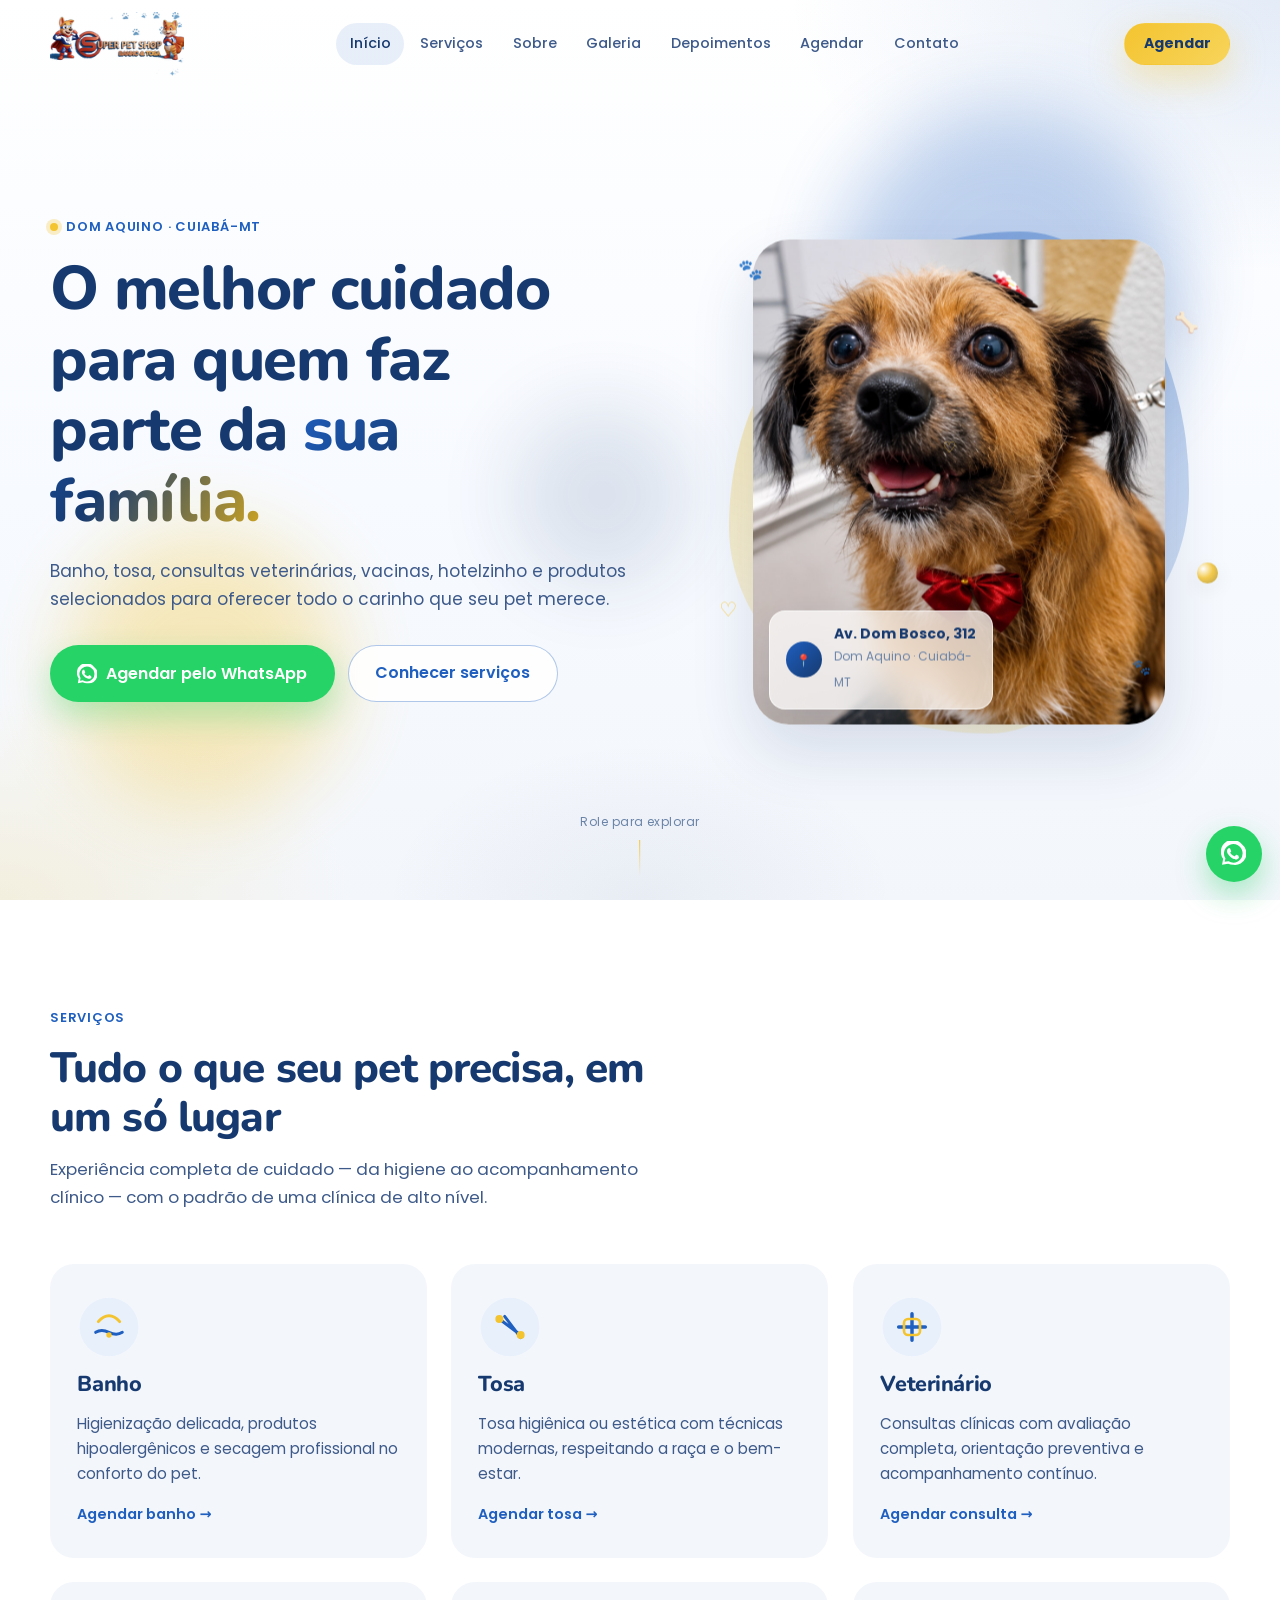
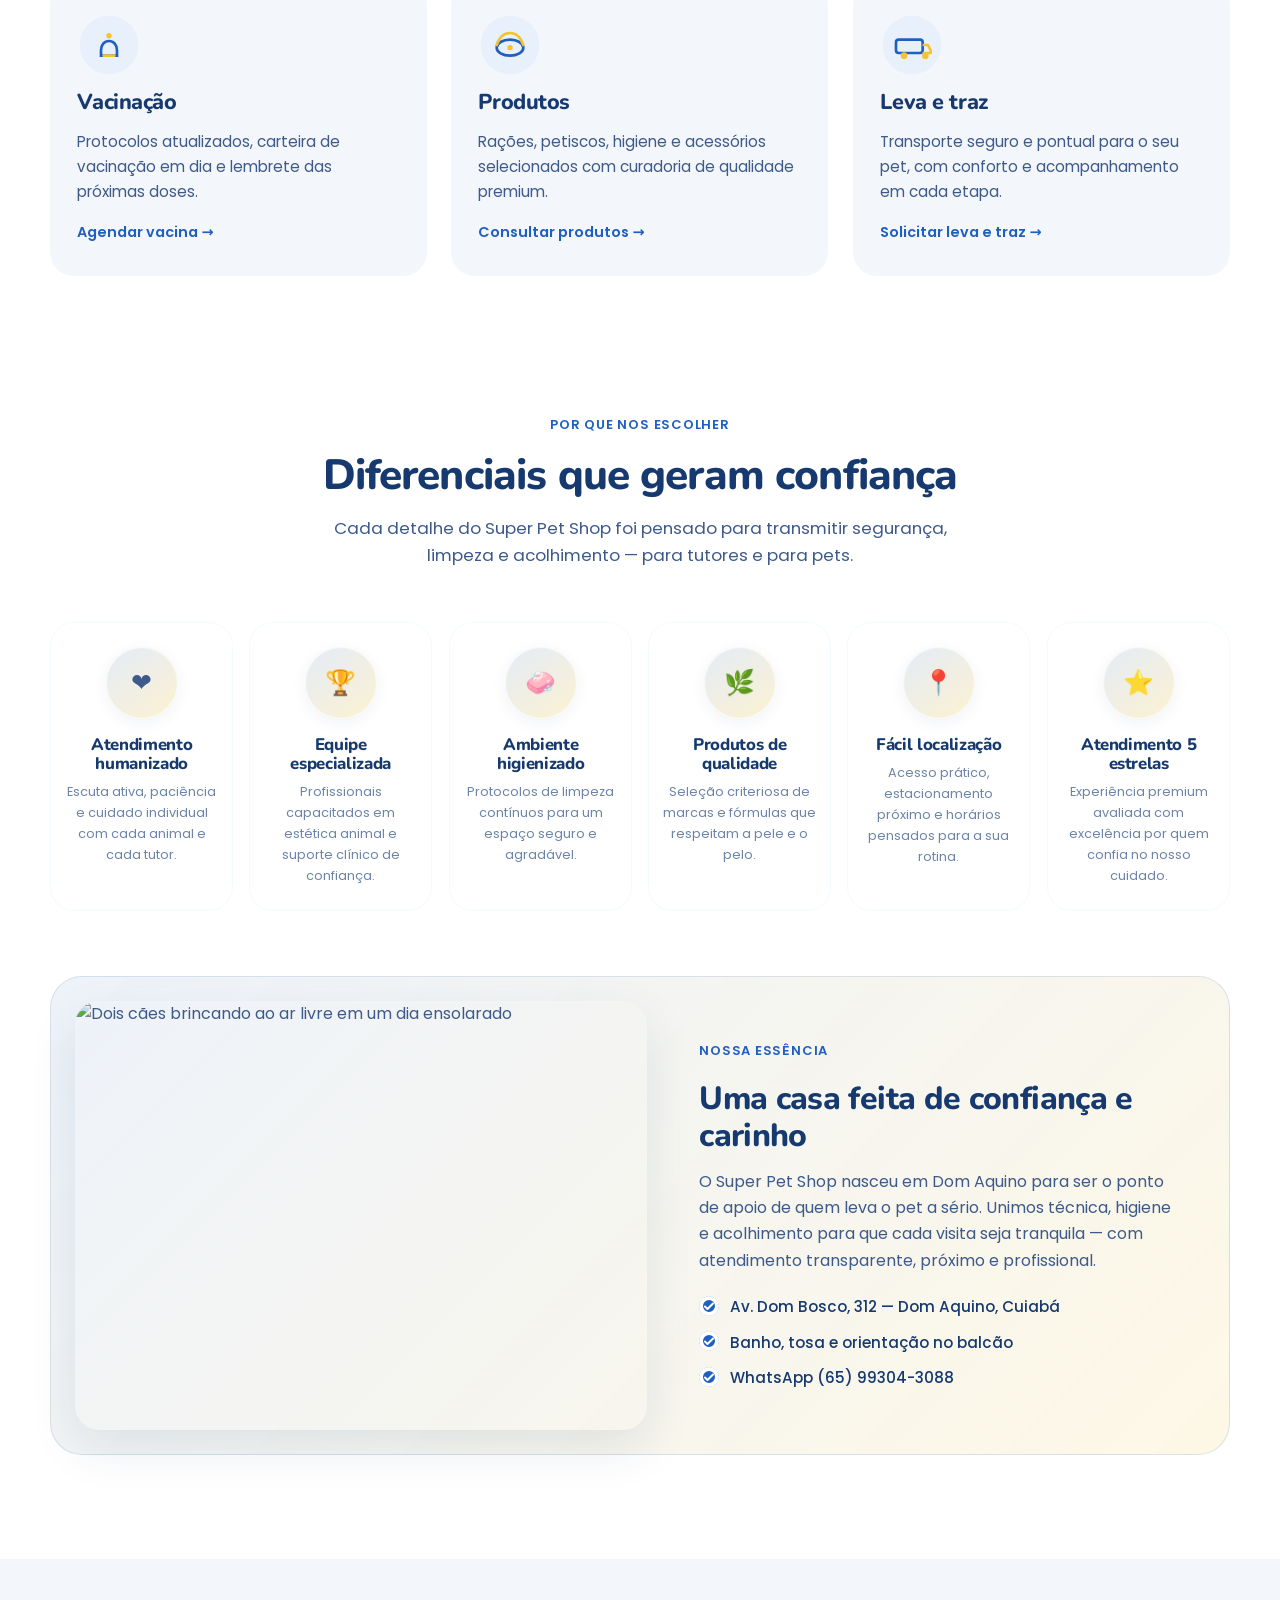
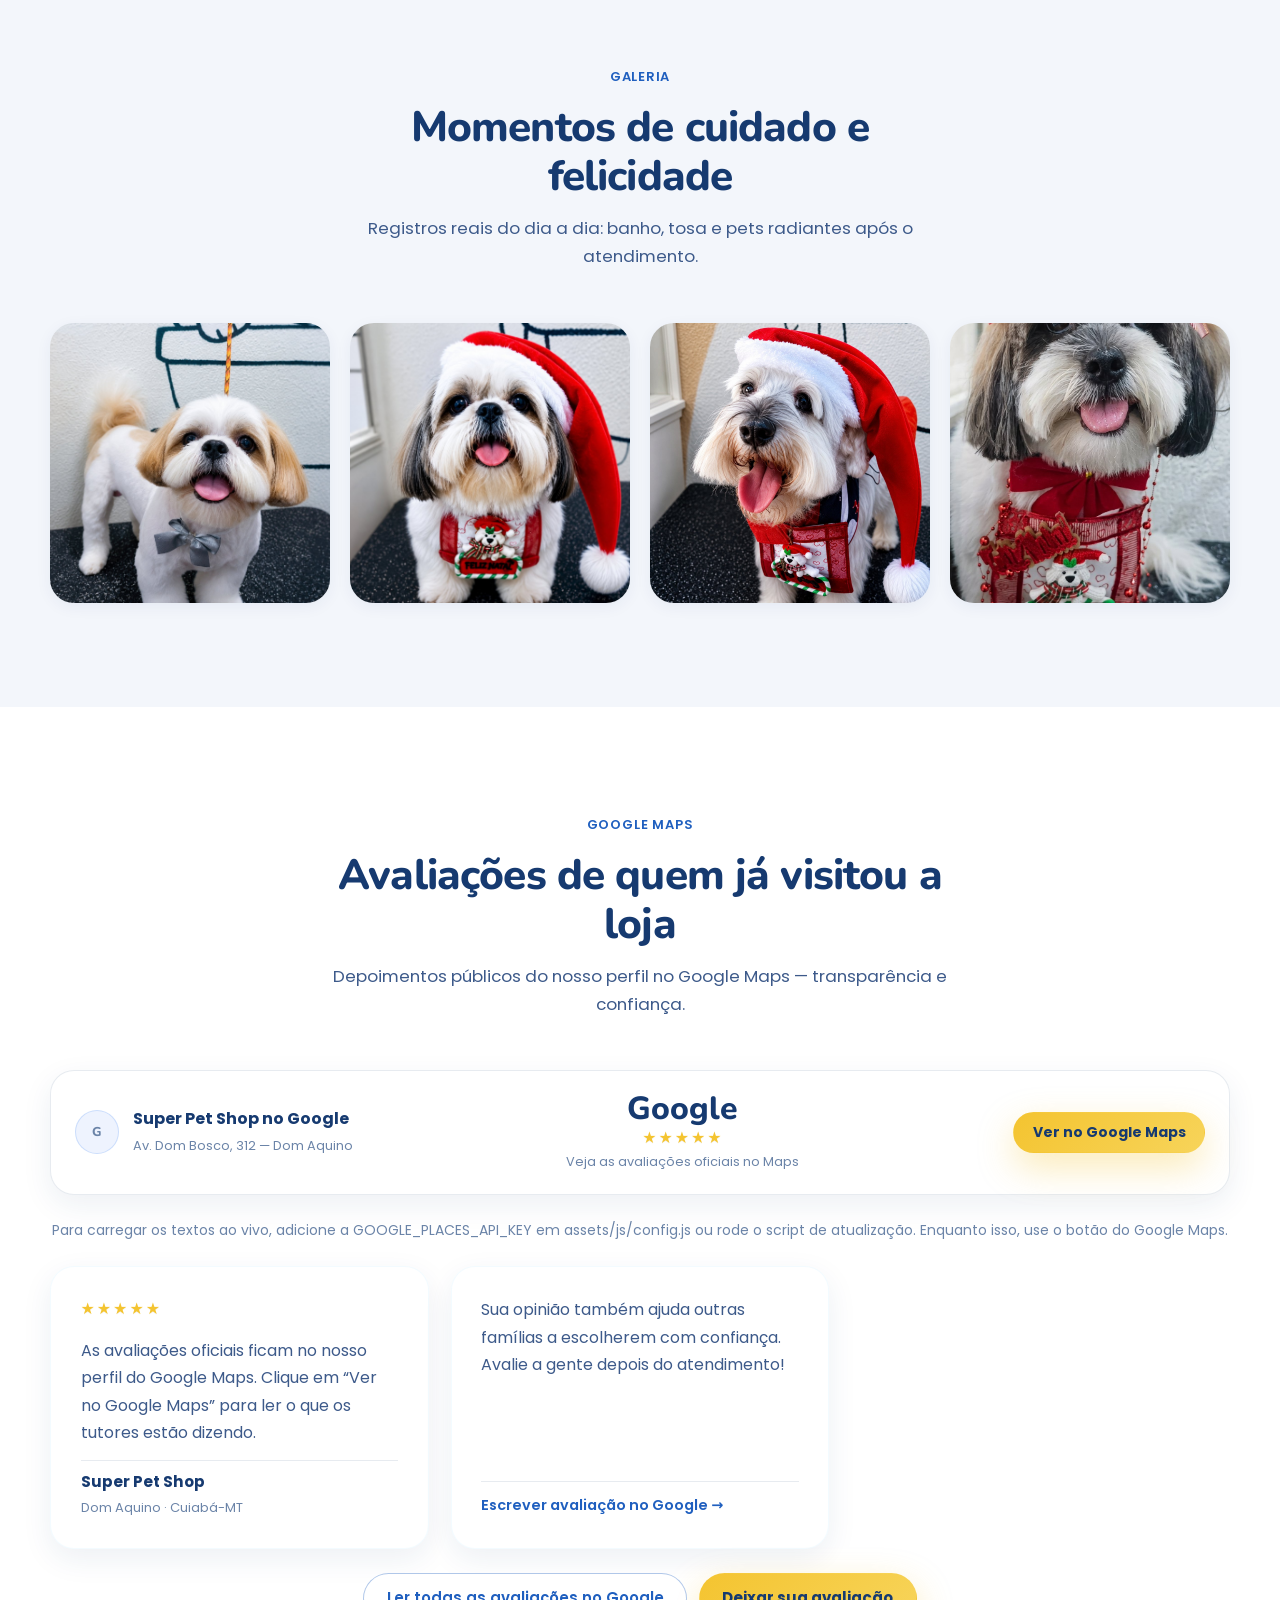
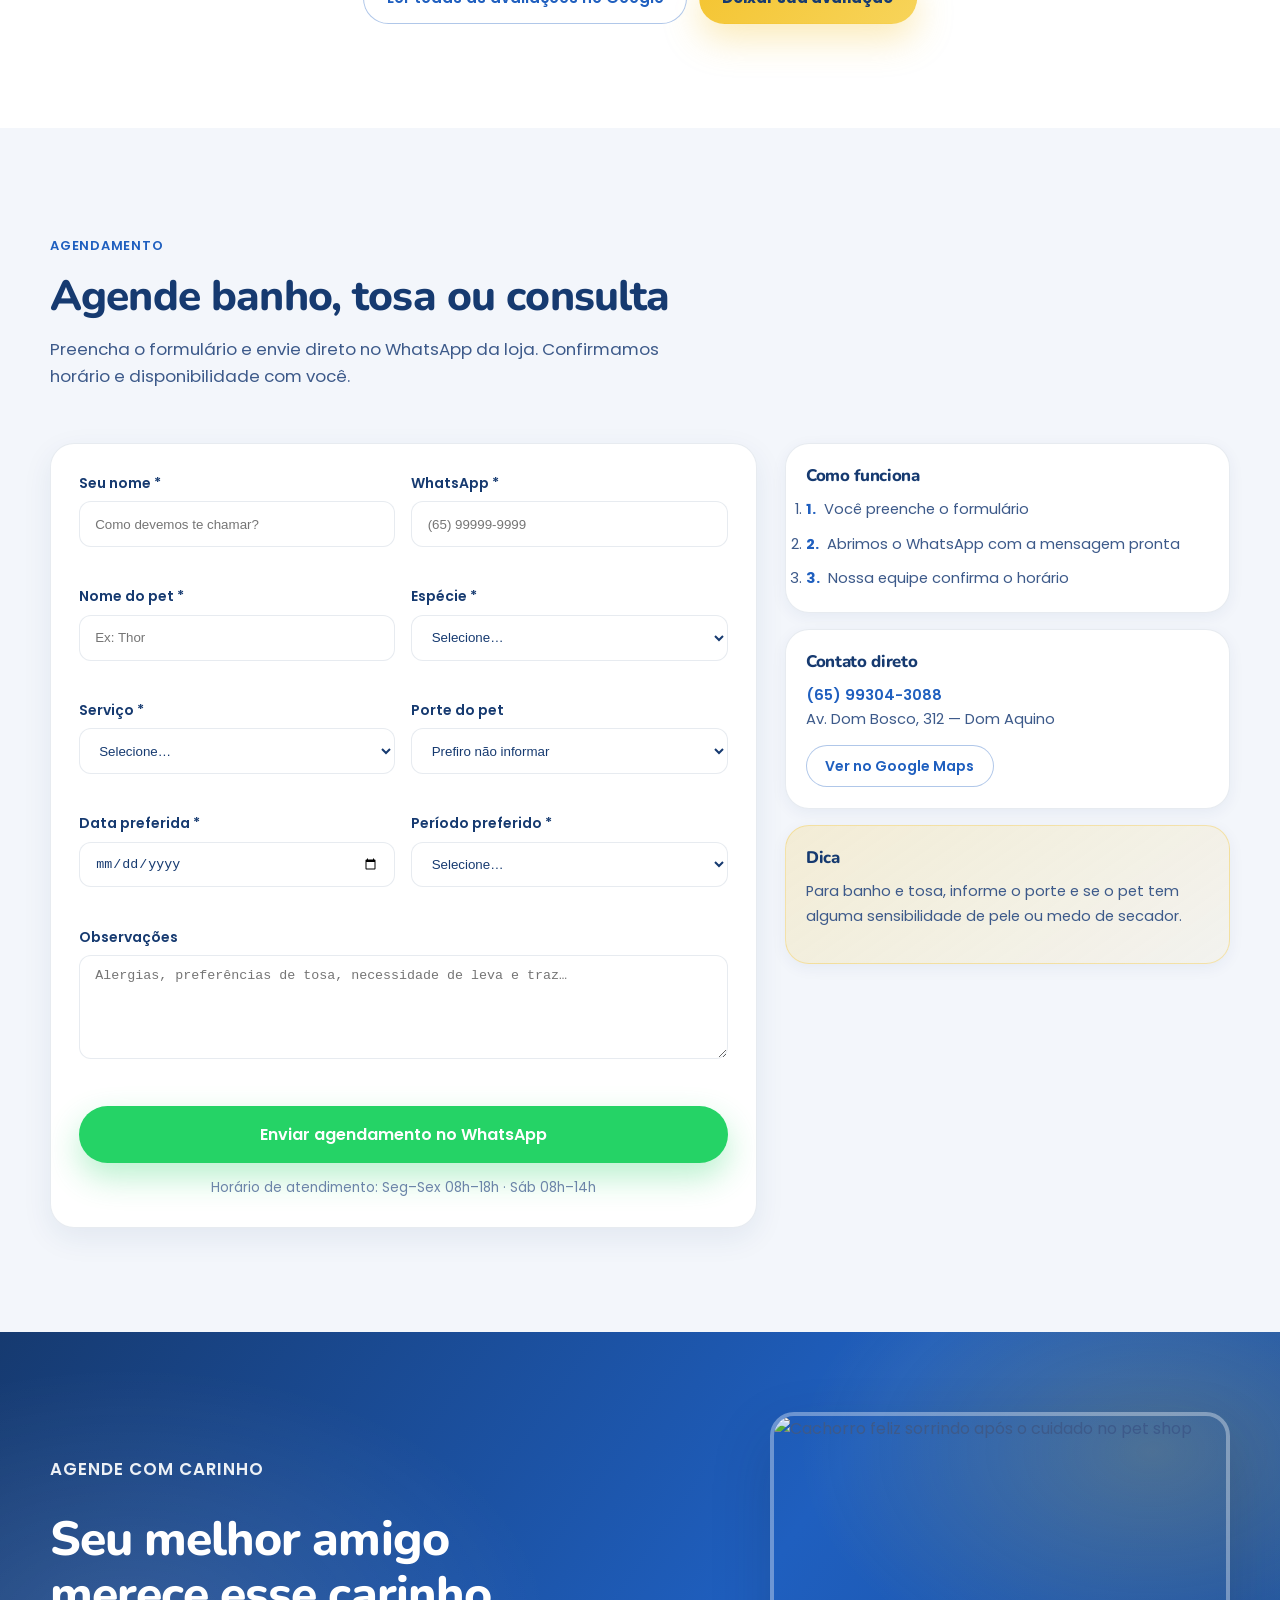
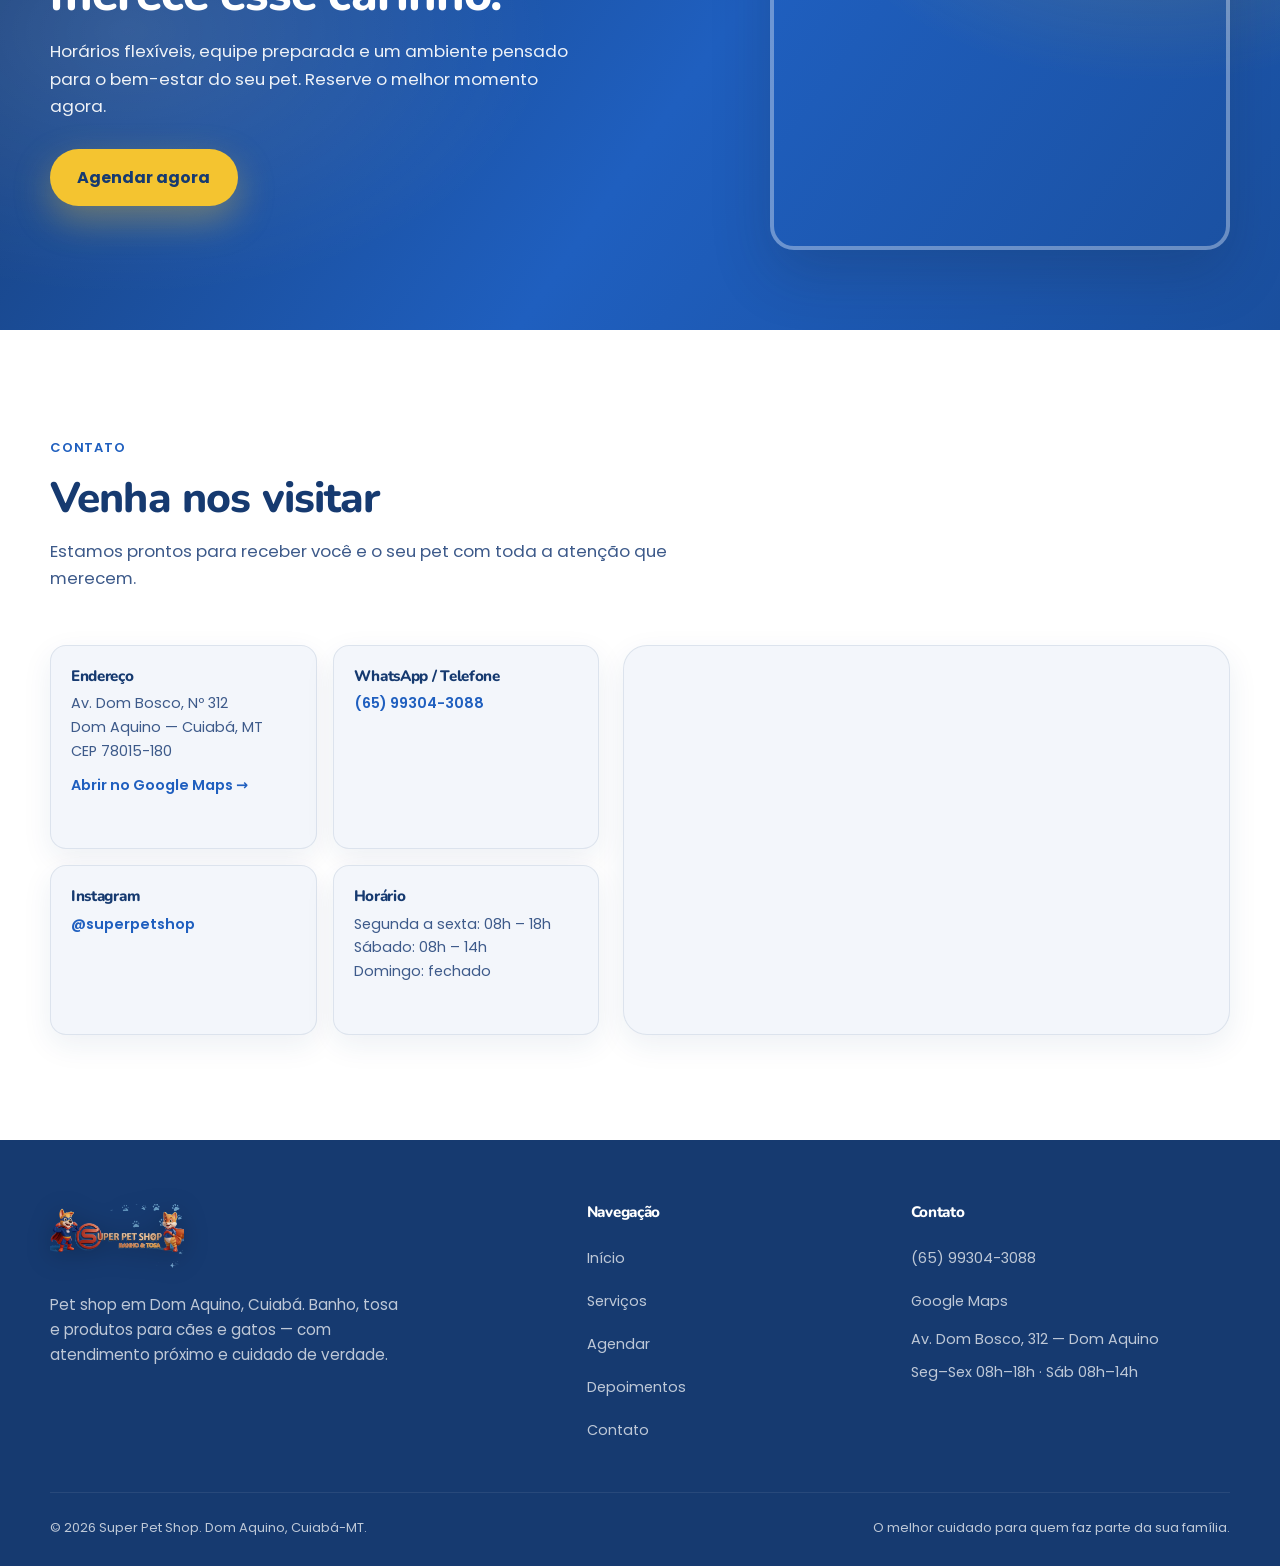
==== commit d231d31a: "Add files via upload" ====
--- a/index.html
+++ b/index.html
@@ -1,24 +1,26 @@
-<!DOCTYPE html>
+﻿<!DOCTYPE html>
 <html lang="pt-BR">
 <head>
   <meta charset="UTF-8" />
   <meta name="viewport" content="width=device-width, initial-scale=1" />
-  <title>Super Pet Shop | Banho, Tosa e Heróis de Quatro Patas em Cuiabá</title>
-  <meta name="description" content="Super Pet Shop em Dom Aquino, Cuiabá-MT. Banho e tosa, produtos premium e cuidados de herói para cães e gatos. Agende pelo WhatsApp (65) 99304-3088." />
-  <meta name="theme-color" content="#0E1116" />
+  <title>Super Pet Shop | Pet Shop Premium — Banho, Tosa e Cuidados Veterinários</title>
+  <meta name="description" content="Super Pet Shop: banho, tosa, consultas veterinárias, vacinas, hotelzinho e produtos selecionados. Cuidado premium para quem faz parte da sua família." />
+  <meta name="theme-color" content="#1F5FBF" />
+  <meta name="keywords" content="pet shop, banho e tosa, veterinário, vacinas, Dom Aquino, Cuiabá, Super Pet Shop" />
+  <meta name="author" content="Super Pet Shop" />
   <link rel="canonical" href="https://superpetshop.com.br/" />
 
   <!-- Open Graph -->
   <meta property="og:type" content="website" />
   <meta property="og:locale" content="pt_BR" />
-  <meta property="og:title" content="Super Pet Shop — Seu pet. Herói de verdade." />
-  <meta property="og:description" content="Pet shop em Cuiabá com banho e tosa, vitrine de produtos e o Cartão de Herói do seu pet. Av. Dom Bosco, 312 — Dom Aquino." />
+  <meta property="og:title" content="Super Pet Shop — O melhor cuidado para sua família" />
+  <meta property="og:description" content="Banho, tosa e cuidados em Dom Aquino, Cuiabá-MT. Av. Dom Bosco, 312. WhatsApp (65) 99304-3088." />
   <meta property="og:image" content="assets/img/logo.png" />
   <meta property="og:site_name" content="Super Pet Shop" />
 
   <meta name="twitter:card" content="summary_large_image" />
-  <meta name="twitter:title" content="Super Pet Shop — Seu pet. Herói de verdade." />
-  <meta name="twitter:description" content="Banho, tosa e arsenal completo para cães e gatos em Cuiabá-MT." />
+  <meta name="twitter:title" content="Super Pet Shop" />
+  <meta name="twitter:description" content="Pet shop em Dom Aquino, Cuiabá: banho, tosa e carinho de verdade." />
 
   <link rel="icon" href="favicon.ico" sizes="any" />
   <link rel="icon" type="image/png" href="assets/img/favicon-32.png" sizes="32x32" />
@@ -26,630 +28,642 @@
 
   <link rel="preconnect" href="https://fonts.googleapis.com" />
   <link rel="preconnect" href="https://fonts.gstatic.com" crossorigin />
-  <link href="https://fonts.googleapis.com/css2?family=Bebas+Neue&family=Public+Sans:wght@400;500;600;700&display=swap" rel="stylesheet" />
-
-  <link rel="stylesheet" href="assets/css/tokens.css" />
-  <link rel="stylesheet" href="assets/css/reset.css" />
-  <link rel="stylesheet" href="assets/css/main.css" />
+  <link href="https://fonts.googleapis.com/css2?family=Nunito:wght@600;700;800&family=Poppins:wght@300;400;500;600;700&display=swap" rel="stylesheet" />
+
+  <link rel="stylesheet" href="assets/css/styles.css" />
 </head>
 <body>
   <a class="skip-link" href="#conteudo">Ir para o conteúdo</a>
 
-  <!-- ========== HEADER ========== -->
-  <header class="site-header" id="site-header">
-    <div class="container site-header__inner">
-      <a class="logo" href="index.html" aria-label="Super Pet Shop — início">
-        <img src="assets/img/logo-header.png" alt="Super Pet Shop — Banho &amp; Tosa" width="168" height="80" />
+  <!-- ========== NAVBAR ========== -->
+  <header class="navbar" id="navbar" data-navbar>
+    <div class="container navbar__inner">
+      <a class="logo" href="#inicio" aria-label="Super Pet Shop — início">
+        <img src="assets/img/logo-header.png" alt="Super Pet Shop — Banho &amp; Tosa" width="200" height="80" />
       </a>
 
       <nav class="nav" aria-label="Principal">
-        <a class="nav__link" href="#inicio" data-nav="inicio">Início</a>
-        <a class="nav__link" href="produtos.html" data-nav="produtos">Produtos</a>
+        <a class="nav__link" href="#inicio">Início</a>
         <a class="nav__link" href="#servicos">Serviços</a>
         <a class="nav__link" href="#sobre">Sobre</a>
+        <a class="nav__link" href="#galeria">Galeria</a>
+        <a class="nav__link" href="#depoimentos">Depoimentos</a>
+        <a class="nav__link" href="#agendar">Agendar</a>
         <a class="nav__link" href="#contato">Contato</a>
       </nav>
 
-      <div class="header-actions">
-        <a class="btn btn--volt btn--sm" data-schedule="banho e tosa" href="https://wa.me/5565993043088?text=Ol%C3%A1%2C%20Super%20Pet%20Shop!%20Quero%20agendar%20*banho%20e%20tosa*." target="_blank" rel="noopener noreferrer">
-          Agendar banho &amp; tosa
+      <div class="navbar__actions">
+        <a class="btn btn--primary btn--sm" href="#agendar">
+          Agendar
         </a>
-        <button type="button" class="cart-btn" data-open-cart aria-label="Abrir carrinho">
-          <svg viewBox="0 0 24 24" width="22" height="22" fill="none" stroke="currentColor" stroke-width="2" aria-hidden="true">
-            <path d="M6 6h15l-1.5 9h-12z" />
-            <path d="M6 6L5 3H2" />
-            <circle cx="9" cy="20" r="1.5" fill="currentColor" stroke="none" />
-            <circle cx="18" cy="20" r="1.5" fill="currentColor" stroke="none" />
-          </svg>
-          <span class="cart-btn__badge" data-cart-count data-count="0"></span>
+        <button type="button" class="nav-toggle" id="nav-toggle" aria-expanded="false" aria-controls="nav-panel" aria-label="Abrir menu">
+          <span></span>
         </button>
-        <button type="button" class="nav-toggle" id="nav-toggle" aria-expanded="false" aria-controls="nav-panel" aria-label="Abrir menu">
-          <span class="nav-toggle__bar"></span>
-        </button>
-      </div>
+      </div>
+    </div>
+
+    <div class="nav-panel" id="nav-panel" aria-hidden="true">
+      <nav aria-label="Mobile">
+        <a href="#inicio">Início</a>
+        <a href="#servicos">Serviços</a>
+        <a href="#sobre">Sobre</a>
+        <a href="#galeria">Galeria</a>
+        <a href="#depoimentos">Depoimentos</a>
+        <a href="#agendar">Agendar</a>
+        <a href="#contato">Contato</a>
+      </nav>
+      <a class="btn btn--primary btn--full" href="#agendar">
+        Agendar pelo WhatsApp
+      </a>
     </div>
   </header>
 
-  <div class="nav-panel" id="nav-panel" aria-hidden="true">
-    <nav aria-label="Mobile">
-      <a class="nav__link" href="#inicio">Início</a>
-      <a class="nav__link" href="produtos.html">Produtos</a>
-      <a class="nav__link" href="#cartao-heroi">Cartão de Herói</a>
-      <a class="nav__link" href="#servicos">Serviços</a>
-      <a class="nav__link" href="#sobre">Sobre</a>
-      <a class="nav__link" href="#contato">Contato</a>
-    </nav>
-    <a class="btn btn--volt nav-panel__cta" data-schedule="banho e tosa" href="https://wa.me/5565993043088" target="_blank" rel="noopener noreferrer">
-      Agendar banho &amp; tosa
-    </a>
-  </div>
-
   <main id="conteudo">
     <!-- ========== HERO ========== -->
-    <section class="hero halftone" id="inicio" aria-labelledby="hero-title">
+    <section class="hero" id="inicio" aria-labelledby="hero-title">
+      <div class="hero__bg" aria-hidden="true">
+        <div class="blob blob--1"></div>
+        <div class="blob blob--2"></div>
+        <div class="blob blob--3"></div>
+      </div>
+
       <div class="container hero__grid">
-        <div class="hero__copy">
-          <p class="label hero__kicker">Dom Aquino · Cuiabá-MT</p>
-          <h1 class="hero__title" id="hero-title">
-            Seu pet.<em>Herói de verdade.</em>
+        <div class="hero__copy reveal">
+          <p class="eyebrow">
+            <span class="eyebrow__dot"></span>
+            Dom Aquino · Cuiabá-MT
+          </p>
+          <h1 id="hero-title">
+            O melhor cuidado para quem faz parte da
+            <span class="text-gradient">sua família.</span>
           </h1>
           <p class="hero__lead">
-            No Super Pet Shop, banho, tosa e o arsenal certo não são luxo — são o kit do protagonista.
-            Entre na base, monte o cartão de herói e saia com o pet pronto para a próxima missão.
+            Banho, tosa, consultas veterinárias, vacinas, hotelzinho e produtos selecionados
+            para oferecer todo o carinho que seu pet merece.
           </p>
           <div class="hero__actions">
-            <a class="btn btn--volt" href="#produtos">Ver produtos</a>
-            <a class="btn btn--outline" href="#servicos">Conhecer serviços</a>
-          </div>
-        </div>
-
-        <div class="hero__panel" aria-hidden="false">
-          <div class="hero__burst">EDIÇÃO<br />ESPECIAL</div>
-          <figure class="hero__frame">
-            <img src="assets/img/hero-pet.png" alt="Ilustração editorial de um cão herói em painel de quadrinho" width="600" height="700" fetchpriority="high" />
-            <figcaption class="hero__caption">
-              <span class="label">Painel 01</span>
-              <p>Missão: cuidado diário</p>
+            <a class="btn btn--whatsapp btn--lg" href="#agendar">
+              <svg viewBox="0 0 24 24" width="20" height="20" fill="currentColor" aria-hidden="true"><path d="M20.5 3.5A11 11 0 0 0 2.1 17.2L1 23l5.9-1.1A11 11 0 0 0 12 23a11 11 0 0 0 8.5-19.5zM12 21a9 9 0 0 1-4.6-1.3l-.3-.2-3.5.7.7-3.4-.2-.3A9 9 0 1 1 12 21zm5-6.7c-.3-.1-1.6-.8-1.9-.9-.3-.1-.5-.1-.7.1-.2.3-.8.9-.9 1.1-.2.2-.3.2-.6.1-1.7-.7-2.8-1.3-3.9-3-.3-.5.3-.5.8-1.5.1-.2 0-.4 0-.5 0-.1-.7-1.6-.9-2.2-.2-.6-.5-.5-.7-.5h-.6c-.2 0-.5.1-.8.4-.3.3-1 1-1 2.4s1 2.8 1.2 3c.1.2 2 3.1 4.9 4.3 1.8.8 2.5.8 3.4.7.5-.1 1.6-.7 1.9-1.3.2-.6.2-1.2.2-1.3 0-.1-.2-.2-.5-.3z"/></svg>
+              Agendar pelo WhatsApp
+            </a>
+            <a class="btn btn--secondary btn--lg" href="#servicos">
+              Conhecer serviços
+            </a>
+          </div>
+        </div>
+
+        <div class="hero__visual reveal" data-parallax>
+          <div class="hero__orbits" aria-hidden="true">
+            <span class="float float--paw" style="--d:0s">🐾</span>
+            <span class="float float--bone" style="--d:0.6s">🦴</span>
+            <span class="float float--ball" style="--d:1.2s"></span>
+            <span class="float float--heart" style="--d:1.8s">♡</span>
+            <span class="float float--paw float--sm" style="--d:2.2s">🐾</span>
+            <span class="float float--heart float--sm" style="--d:0.3s">♡</span>
+          </div>
+
+          <div class="hero__shape hero__shape--blue" aria-hidden="true"></div>
+          <div class="hero__shape hero__shape--mint" aria-hidden="true"></div>
+          <div class="hero__shape hero__shape--soft" aria-hidden="true"></div>
+
+          <figure class="hero__photo">
+            <img
+              src="assets/img/hero-dog.jpg"
+              alt="Cachorro feliz após o banho e tosa no Super Pet Shop"
+              width="900"
+              height="750"
+              fetchpriority="high"
+            />
+            <figcaption class="hero__card glass">
+              <span class="hero__card-icon" aria-hidden="true">📍</span>
+              <div>
+                <strong>Av. Dom Bosco, 312</strong>
+                <span>Dom Aquino · Cuiabá-MT</span>
+              </div>
             </figcaption>
           </figure>
         </div>
       </div>
-    </section>
-
-    <!-- ========== CARTÃO DE HERÓI ========== -->
-    <section class="section section--ink hero-card-section diagonal-top" id="cartao-heroi" aria-labelledby="hero-card-title">
+
+      <div class="hero__scroll" aria-hidden="true">
+        <span>Role para explorar</span>
+        <div class="hero__scroll-line"></div>
+      </div>
+    </section>
+
+    <!-- ========== SERVIÇOS ========== -->
+    <section class="section services" id="servicos" aria-labelledby="servicos-title">
       <div class="container">
         <header class="section-head reveal">
-          <p class="label section-head__kicker">Elemento-assinatura</p>
-          <h2 class="section-head__title" id="hero-card-title">Monte o Cartão de Herói do seu pet</h2>
+          <p class="eyebrow">Serviços</p>
+          <h2 id="servicos-title">Tudo o que seu pet precisa, em um só lugar</h2>
           <p class="section-head__text">
-            Suba uma foto, escolha o porte e digite o nome. A gente monta na hora uma capa de HQ
-            pronta para baixar e mandar no grupo da família — porque todo herói merece título de capa.
+            Experiência completa de cuidado — da higiene ao acompanhamento clínico —
+            com o padrão de uma clínica de alto nível.
           </p>
         </header>
 
-        <div class="hero-card-layout">
-          <form class="hero-card-form reveal" id="hero-card-form" onsubmit="return false;">
-            <div class="form-field">
-              <label for="hero-name">Nome do herói</label>
-              <input type="text" id="hero-name" name="hero-name" maxlength="24" value="Thor" autocomplete="off" />
-            </div>
-
-            <div class="form-field">
-              <label for="hero-species">Espécie</label>
-              <select id="hero-species" name="hero-species">
-                <option value="cao" selected>Cão</option>
-                <option value="gato">Gato</option>
-                <option value="outro">Outro pet</option>
-              </select>
-            </div>
-
-            <div class="form-field">
-              <label for="hero-size">Porte / classe de poder</label>
-              <select id="hero-size" name="hero-size">
-                <option value="pequeno">Pequeno — Velocidade sônica</option>
-                <option value="medio" selected>Médio — Força estratégica</option>
-                <option value="grande">Grande — Poder de impacto</option>
-                <option value="gigante">Gigante — Força titânica</option>
-              </select>
-            </div>
-
-            <div class="form-field">
-              <label for="hero-power">Poder customizado (opcional)</label>
-              <input type="text" id="hero-power" name="hero-power" maxlength="40" placeholder="Ex: destruidor de chinelos" />
-            </div>
-
-            <div class="form-field">
-              <span class="label" id="avatar-label">Foto ou avatar</span>
-              <div class="avatar-picker" role="group" aria-labelledby="avatar-label">
-                <button type="button" class="avatar-option" data-avatar="assets/img/pet-avatar-1.png" aria-label="Avatar geométrico 1">
-                  <img src="assets/img/pet-avatar-1.png" alt="" width="64" height="64" />
-                </button>
-                <button type="button" class="avatar-option" data-avatar="assets/img/pet-avatar-2.png" aria-label="Avatar geométrico 2">
-                  <img src="assets/img/pet-avatar-2.png" alt="" width="64" height="64" />
-                </button>
-                <button type="button" class="avatar-option" data-avatar="assets/img/pet-avatar-3.png" aria-label="Avatar geométrico 3">
-                  <img src="assets/img/pet-avatar-3.png" alt="" width="64" height="64" />
-                </button>
-                <label class="upload-btn">
-                  Subir foto
-                  <input type="file" id="hero-photo" accept="image/*" />
-                </label>
-              </div>
-            </div>
-          </form>
-
-          <div class="hero-card-preview-wrap reveal">
-            <div class="hero-card-canvas-frame">
-              <canvas id="hero-card-canvas" width="720" height="960" role="img" aria-label="Pré-visualização do cartão de herói"></canvas>
-            </div>
-            <div class="hero-card-actions">
-              <button type="button" class="btn btn--volt" data-download-card>Baixar cartão PNG</button>
-              <button type="button" class="btn btn--outline" data-share-card>Compartilhar no WhatsApp</button>
-            </div>
-          </div>
-        </div>
-      </div>
-    </section>
-
-    <!-- ========== CATEGORIAS ========== -->
-    <section class="section section--paper" id="categorias" aria-labelledby="cat-title">
+        <div class="services__grid">
+          <article class="service-card reveal">
+            <div class="service-card__icon" aria-hidden="true">
+              <svg viewBox="0 0 48 48" fill="none"><circle cx="24" cy="24" r="22" fill="#E8F0FC"/><path d="M14 28c3-2 6-2 10 0s7 2 10 0" stroke="#1F5FBF" stroke-width="2.2" stroke-linecap="round"/><path d="M16 20c2.5-3 5-4.5 8-4.5S29.5 17 32 20" stroke="#F4C430" stroke-width="2.2" stroke-linecap="round"/><circle cx="24" cy="30" r="2" fill="#F4C430"/></svg>
+            </div>
+            <h3>Banho</h3>
+            <p>Higienização delicada, produtos hipoalergênicos e secagem profissional no conforto do pet.</p>
+            <a class="service-card__link" href="#agendar" data-book-service="Banho">Agendar banho →</a>
+          </article>
+
+          <article class="service-card reveal">
+            <div class="service-card__icon" aria-hidden="true">
+              <svg viewBox="0 0 48 48" fill="none"><circle cx="24" cy="24" r="22" fill="#E8F0FC"/><path d="M16 18l16 12M20 16l12 16" stroke="#1F5FBF" stroke-width="2.2" stroke-linecap="round"/><circle cx="16" cy="18" r="3" fill="#F4C430"/><circle cx="32" cy="30" r="3" fill="#F4C430"/></svg>
+            </div>
+            <h3>Tosa</h3>
+            <p>Tosa higiênica ou estética com técnicas modernas, respeitando a raça e o bem-estar.</p>
+            <a class="service-card__link" href="#agendar" data-book-service="Tosa">Agendar tosa →</a>
+          </article>
+
+          <article class="service-card reveal">
+            <div class="service-card__icon" aria-hidden="true">
+              <svg viewBox="0 0 48 48" fill="none"><circle cx="24" cy="24" r="22" fill="#E8F0FC"/><path d="M24 14v20M14 24h20" stroke="#1F5FBF" stroke-width="2.6" stroke-linecap="round"/><rect x="18" y="18" width="12" height="12" rx="3" stroke="#F4C430" stroke-width="2"/></svg>
+            </div>
+            <h3>Veterinário</h3>
+            <p>Consultas clínicas com avaliação completa, orientação preventiva e acompanhamento contínuo.</p>
+            <a class="service-card__link" href="#agendar" data-book-service="Consulta veterinária">Agendar consulta →</a>
+          </article>
+
+          <article class="service-card reveal">
+            <div class="service-card__icon" aria-hidden="true">
+              <svg viewBox="0 0 48 48" fill="none"><circle cx="24" cy="24" r="22" fill="#E8F0FC"/><path d="M18 28c0-4 2.5-7 6-7s6 3 6 7v4H18v-4z" stroke="#1F5FBF" stroke-width="2"/><path d="M22 17a2 2 0 1 0 4 0 2 2 0 0 0-4 0z" fill="#F4C430"/><path d="M20 32h8" stroke="#F4C430" stroke-width="2" stroke-linecap="round"/></svg>
+            </div>
+            <h3>Vacinação</h3>
+            <p>Protocolos atualizados, carteira de vacinação em dia e lembrete das próximas doses.</p>
+            <a class="service-card__link" href="#agendar" data-book-service="Vacinação">Agendar vacina →</a>
+          </article>
+
+          <article class="service-card reveal">
+            <div class="service-card__icon" aria-hidden="true">
+              <svg viewBox="0 0 48 48" fill="none"><circle cx="24" cy="24" r="22" fill="#E8F0FC"/><ellipse cx="24" cy="26" rx="10" ry="6" stroke="#1F5FBF" stroke-width="2"/><path d="M14 24c2-6 6-9 10-9s8 3 10 9" stroke="#F4C430" stroke-width="2" stroke-linecap="round"/><circle cx="24" cy="26" r="2" fill="#F4C430"/></svg>
+            </div>
+            <h3>Produtos</h3>
+            <p>Rações, petiscos, higiene e acessórios selecionados com curadoria de qualidade premium.</p>
+            <a class="service-card__link" href="#agendar" data-book-service="Produtos / encomenda">Consultar produtos →</a>
+          </article>
+
+          <article class="service-card reveal">
+            <div class="service-card__icon" aria-hidden="true">
+              <svg viewBox="0 0 48 48" fill="none"><circle cx="24" cy="24" r="22" fill="#E8F0FC"/><rect x="12" y="20" width="20" height="10" rx="2" stroke="#1F5FBF" stroke-width="2"/><path d="M32 24h4l2 4v2h-6" stroke="#F4C430" stroke-width="2" stroke-linejoin="round"/><circle cx="18" cy="32" r="2.5" fill="#F4C430"/><circle cx="34" cy="32" r="2.5" fill="#F4C430"/></svg>
+            </div>
+            <h3>Leva e traz</h3>
+            <p>Transporte seguro e pontual para o seu pet, com conforto e acompanhamento em cada etapa.</p>
+            <a class="service-card__link" href="#agendar" data-book-service="Leva e traz">Solicitar leva e traz →</a>
+          </article>
+        </div>
+      </div>
+    </section>
+
+    <!-- ========== DIFERENCIAIS ========== -->
+    <section class="section differentials" id="sobre" aria-labelledby="diff-title">
+      <div class="container">
+        <header class="section-head section-head--center reveal">
+          <p class="eyebrow">Por que nos escolher</p>
+          <h2 id="diff-title">Diferenciais que geram confiança</h2>
+          <p class="section-head__text">
+            Cada detalhe do Super Pet Shop foi pensado para transmitir segurança,
+            limpeza e acolhimento — para tutores e para pets.
+          </p>
+        </header>
+
+        <div class="diff-grid">
+          <article class="diff-item reveal">
+            <div class="diff-item__circle" aria-hidden="true">❤️</div>
+            <h3>Atendimento humanizado</h3>
+            <p>Escuta ativa, paciência e cuidado individual com cada animal e cada tutor.</p>
+          </article>
+          <article class="diff-item reveal">
+            <div class="diff-item__circle" aria-hidden="true">🏆</div>
+            <h3>Equipe especializada</h3>
+            <p>Profissionais capacitados em estética animal e suporte clínico de confiança.</p>
+          </article>
+          <article class="diff-item reveal">
+            <div class="diff-item__circle" aria-hidden="true">🧼</div>
+            <h3>Ambiente higienizado</h3>
+            <p>Protocolos de limpeza contínuos para um espaço seguro e agradável.</p>
+          </article>
+          <article class="diff-item reveal">
+            <div class="diff-item__circle" aria-hidden="true">🌿</div>
+            <h3>Produtos de qualidade</h3>
+            <p>Seleção criteriosa de marcas e fórmulas que respeitam a pele e o pelo.</p>
+          </article>
+          <article class="diff-item reveal">
+            <div class="diff-item__circle" aria-hidden="true">📍</div>
+            <h3>Fácil localização</h3>
+            <p>Acesso prático, estacionamento próximo e horários pensados para a sua rotina.</p>
+          </article>
+          <article class="diff-item reveal">
+            <div class="diff-item__circle" aria-hidden="true">⭐</div>
+            <h3>Atendimento 5 estrelas</h3>
+            <p>Experiência premium avaliada com excelência por quem confia no nosso cuidado.</p>
+          </article>
+        </div>
+
+        <div class="about-panel reveal">
+          <div class="about-panel__media">
+            <img
+              src="https://images.unsplash.com/photo-1548199973-03cce0bbc87b?auto=format&fit=crop&w=900&q=80"
+              alt="Dois cães brincando ao ar livre em um dia ensolarado"
+              width="900"
+              height="700"
+              loading="lazy"
+            />
+          </div>
+          <div class="about-panel__content">
+            <p class="eyebrow">Nossa essência</p>
+            <h3>Uma casa feita de confiança e carinho</h3>
+            <p>
+              O Super Pet Shop nasceu em Dom Aquino para ser o ponto de apoio de quem leva o pet a sério.
+              Unimos técnica, higiene e acolhimento para que cada visita seja tranquila — com
+              atendimento transparente, próximo e profissional.
+            </p>
+            <ul class="check-list">
+              <li>Av. Dom Bosco, 312 — Dom Aquino, Cuiabá</li>
+              <li>Banho, tosa e orientação no balcão</li>
+              <li>WhatsApp (65) 99304-3088</li>
+            </ul>
+          </div>
+        </div>
+      </div>
+    </section>
+
+    <!-- ========== GALERIA ========== -->
+    <section class="section gallery" id="galeria" aria-labelledby="galeria-title">
+      <div class="container">
+        <header class="section-head section-head--center reveal">
+          <p class="eyebrow">Galeria</p>
+          <h2 id="galeria-title">Momentos de cuidado e felicidade</h2>
+          <p class="section-head__text">
+            Registros reais do dia a dia: banho, tosa e pets radiantes após o atendimento.
+          </p>
+        </header>
+
+        <div class="gallery__grid" data-gallery>
+          <button type="button" class="gallery__item reveal" data-lightbox-src="assets/img/gallery/gallery-1.jpg" data-lightbox-alt="Pet radiante após o atendimento no Super Pet Shop">
+            <img src="assets/img/gallery/gallery-1.jpg" alt="Pet radiante após o atendimento no Super Pet Shop" width="800" height="800" loading="lazy" />
+            <span class="gallery__overlay"><span>Ver foto</span></span>
+          </button>
+          <button type="button" class="gallery__item reveal" data-lightbox-src="assets/img/gallery/gallery-2.jpg" data-lightbox-alt="Momento de carinho e cuidado no Super Pet Shop">
+            <img src="assets/img/gallery/gallery-2.jpg" alt="Momento de carinho e cuidado no Super Pet Shop" width="800" height="800" loading="lazy" />
+            <span class="gallery__overlay"><span>Ver foto</span></span>
+          </button>
+          <button type="button" class="gallery__item reveal" data-lightbox-src="assets/img/gallery/gallery-3.jpg" data-lightbox-alt="Banho e tosa com acabamento impecável">
+            <img src="assets/img/gallery/gallery-3.jpg" alt="Banho e tosa com acabamento impecável" width="800" height="800" loading="lazy" />
+            <span class="gallery__overlay"><span>Ver foto</span></span>
+          </button>
+          <button type="button" class="gallery__item reveal" data-lightbox-src="assets/img/gallery/gallery-4.jpg" data-lightbox-alt="Cliente feliz após o cuidado no Super Pet Shop">
+            <img src="assets/img/gallery/gallery-4.jpg" alt="Cliente feliz após o cuidado no Super Pet Shop" width="800" height="800" loading="lazy" />
+            <span class="gallery__overlay"><span>Ver foto</span></span>
+          </button>
+        </div>
+      </div>
+    </section>
+
+    <!-- ========== DEPOIMENTOS (Google Maps) ========== -->
+    <section class="section testimonials" id="depoimentos" aria-labelledby="dep-title">
+      <div class="container">
+        <header class="section-head section-head--center reveal">
+          <p class="eyebrow">Google Maps</p>
+          <h2 id="dep-title">Avaliações de quem já visitou a loja</h2>
+          <p class="section-head__text">
+            Depoimentos públicos do nosso perfil no Google Maps — transparência e confiança.
+          </p>
+        </header>
+
+        <div class="google-reviews-panel reveal" data-google-reviews>
+          <div class="google-reviews-summary">
+            <div class="google-reviews-summary__brand">
+              <span class="google-g" aria-hidden="true">G</span>
+              <div>
+                <strong>Super Pet Shop no Google</strong>
+                <span>Av. Dom Bosco, 312 — Dom Aquino</span>
+              </div>
+            </div>
+            <div class="google-reviews-summary__score">
+              <p class="google-reviews-summary__rating" data-google-rating>—</p>
+              <p class="stars" data-google-stars aria-label="Avaliação no Google">★★★★★</p>
+              <p class="google-reviews-summary__count" data-google-count>Carregando avaliações…</p>
+            </div>
+            <a
+              class="btn btn--primary btn--sm"
+              href="https://maps.app.goo.gl/H5usvqyhv1wdFTNm7"
+              target="_blank"
+              rel="noopener noreferrer"
+            >
+              Ver no Google Maps
+            </a>
+          </div>
+
+          <div class="google-reviews-status" data-google-status role="status" aria-live="polite"></div>
+          <div class="testimonials__grid" data-google-reviews-grid>
+            <!-- Preenchido via JS a partir do Google Places / fallback -->
+          </div>
+
+          <div class="google-reviews-actions">
+            <a
+              class="btn btn--secondary"
+              href="https://maps.app.goo.gl/H5usvqyhv1wdFTNm7"
+              target="_blank"
+              rel="noopener noreferrer"
+            >
+              Ler todas as avaliações no Google
+            </a>
+            <a
+              class="btn btn--primary"
+              href="https://search.google.com/local/writereview?placeid=ChIJB5fMaEaxnZMRYwx2RcDDMhE"
+              target="_blank"
+              rel="noopener noreferrer"
+            >
+              Deixar sua avaliação
+            </a>
+          </div>
+        </div>
+      </div>
+    </section>
+
+    <!-- ========== AGENDAMENTO ========== -->
+    <section class="section booking" id="agendar" aria-labelledby="agendar-title">
       <div class="container">
         <header class="section-head reveal">
-          <p class="label section-head__kicker">Arsenal</p>
-          <h2 class="section-head__title" id="cat-title">Escolha a linha de frente</h2>
+          <p class="eyebrow">Agendamento</p>
+          <h2 id="agendar-title">Agende banho, tosa ou consulta</h2>
           <p class="section-head__text">
-            Quatro frentes de batalha no dia a dia do tutor: nutrição, felinos, higiene e equipamentos.
-            Sem clipart de pata — só o essencial, com moldura de painel.
+            Preencha o formulário e envie direto no WhatsApp da loja.
+            Confirmamos horário e disponibilidade com você.
           </p>
         </header>
 
-        <div class="cat-grid">
-          <a class="cat-card reveal" href="produtos.html?cat=caes">
-            <span class="cat-card__icon" aria-hidden="true">
-              <!-- SVG angular cão — silhueta geométrica, não pata -->
-              <svg viewBox="0 0 32 32" fill="none" stroke="currentColor" stroke-width="2">
-                <path d="M6 22 V14 L10 8 L14 12 L18 8 L22 12 L26 10 V20 L22 26 H10 Z" />
-                <circle cx="12" cy="16" r="1.5" fill="currentColor" stroke="none" />
-                <circle cx="20" cy="16" r="1.5" fill="currentColor" stroke="none" />
-                <path d="M4 12 L6 14 M28 12 L26 14" />
-              </svg>
-            </span>
-            <span>
-              <span class="cat-card__title">Cães</span>
-              <span class="cat-card__text">Ração, petiscos e brinquedos de impacto.</span>
-            </span>
-            <span class="cat-card__arrow" aria-hidden="true">→</span>
+        <div class="booking__grid">
+          <form class="booking-form reveal" id="booking-form" novalidate>
+            <div class="booking-form__row">
+              <div class="form-field">
+                <label for="bk-name">Seu nome *</label>
+                <input type="text" id="bk-name" name="name" required autocomplete="name" placeholder="Como devemos te chamar?" />
+                <span class="error" role="alert"></span>
+              </div>
+              <div class="form-field">
+                <label for="bk-phone">WhatsApp *</label>
+                <input type="tel" id="bk-phone" name="phone" required autocomplete="tel" inputmode="numeric" placeholder="(65) 99999-9999" />
+                <span class="error" role="alert"></span>
+              </div>
+            </div>
+
+            <div class="booking-form__row">
+              <div class="form-field">
+                <label for="bk-pet">Nome do pet *</label>
+                <input type="text" id="bk-pet" name="pet" required maxlength="40" placeholder="Ex: Thor" />
+                <span class="error" role="alert"></span>
+              </div>
+              <div class="form-field">
+                <label for="bk-species">Espécie *</label>
+                <select id="bk-species" name="species" required>
+                  <option value="">Selecione…</option>
+                  <option value="Cão">Cão</option>
+                  <option value="Gato">Gato</option>
+                  <option value="Outro">Outro</option>
+                </select>
+                <span class="error" role="alert"></span>
+              </div>
+            </div>
+
+            <div class="booking-form__row">
+              <div class="form-field">
+                <label for="bk-service">Serviço *</label>
+                <select id="bk-service" name="service" required>
+                  <option value="">Selecione…</option>
+                  <option value="Banho">Banho</option>
+                  <option value="Tosa">Tosa</option>
+                  <option value="Banho e tosa">Banho e tosa</option>
+                  <option value="Consulta veterinária">Consulta veterinária</option>
+                  <option value="Vacinação">Vacinação</option>
+                  <option value="Leva e traz">Leva e traz</option>
+                  <option value="Produtos / encomenda">Produtos / encomenda</option>
+                  <option value="Outro">Outro</option>
+                </select>
+                <span class="error" role="alert"></span>
+              </div>
+              <div class="form-field">
+                <label for="bk-size">Porte do pet</label>
+                <select id="bk-size" name="size">
+                  <option value="Não informado">Prefiro não informar</option>
+                  <option value="Pequeno">Pequeno</option>
+                  <option value="Médio">Médio</option>
+                  <option value="Grande">Grande</option>
+                  <option value="Gigante">Gigante</option>
+                </select>
+                <span class="error" role="alert"></span>
+              </div>
+            </div>
+
+            <div class="booking-form__row">
+              <div class="form-field">
+                <label for="bk-date">Data preferida *</label>
+                <input type="date" id="bk-date" name="date" required />
+                <span class="error" role="alert"></span>
+              </div>
+              <div class="form-field">
+                <label for="bk-time">Período preferido *</label>
+                <select id="bk-time" name="time" required>
+                  <option value="">Selecione…</option>
+                  <option value="Manhã (08h–12h)">Manhã (08h–12h)</option>
+                  <option value="Tarde (12h–18h)">Tarde (12h–18h)</option>
+                  <option value="Sábado manhã (08h–12h)">Sábado manhã (08h–12h)</option>
+                  <option value="Sábado até 14h">Sábado até 14h</option>
+                  <option value="Flexível / o quanto antes">Flexível / o quanto antes</option>
+                </select>
+                <span class="error" role="alert"></span>
+              </div>
+            </div>
+
+            <div class="form-field">
+              <label for="bk-notes">Observações</label>
+              <textarea id="bk-notes" name="notes" maxlength="600" placeholder="Alergias, preferências de tosa, necessidade de leva e traz…"></textarea>
+              <span class="error" role="alert"></span>
+            </div>
+
+            <button type="submit" class="btn btn--whatsapp btn--lg btn--full">
+              Enviar agendamento no WhatsApp
+            </button>
+            <p class="booking-form__hint" id="booking-status" role="status" aria-live="polite">
+              Horário de atendimento: Seg–Sex 08h–18h · Sáb 08h–14h
+            </p>
+          </form>
+
+          <aside class="booking-aside reveal">
+            <div class="booking-aside__card">
+              <h3>Como funciona</h3>
+              <ol class="booking-steps">
+                <li><strong>1.</strong> Você preenche o formulário</li>
+                <li><strong>2.</strong> Abrimos o WhatsApp com a mensagem pronta</li>
+                <li><strong>3.</strong> Nossa equipe confirma o horário</li>
+              </ol>
+            </div>
+            <div class="booking-aside__card">
+              <h3>Contato direto</h3>
+              <p>
+                <a href="https://wa.me/5565993043088" target="_blank" rel="noopener noreferrer">(65) 99304-3088</a><br />
+                Av. Dom Bosco, 312 — Dom Aquino
+              </p>
+              <a class="btn btn--secondary btn--sm" href="https://maps.app.goo.gl/H5usvqyhv1wdFTNm7" target="_blank" rel="noopener noreferrer">
+                Ver no Google Maps
+              </a>
+            </div>
+            <div class="booking-aside__card booking-aside__card--gold">
+              <h3>Dica</h3>
+              <p>Para banho e tosa, informe o porte e se o pet tem alguma sensibilidade de pele ou medo de secador.</p>
+            </div>
+          </aside>
+        </div>
+      </div>
+    </section>
+
+    <!-- ========== CTA FINAL ========== -->
+    <section class="cta" id="cta" aria-labelledby="cta-title">
+      <div class="container cta__grid">
+        <div class="cta__copy reveal">
+          <p class="eyebrow eyebrow--light">Agende com carinho</p>
+          <h2 id="cta-title">Seu melhor amigo merece esse carinho.</h2>
+          <p>
+            Horários flexíveis, equipe preparada e um ambiente pensado para o bem-estar
+            do seu pet. Reserve o melhor momento agora.
+          </p>
+          <a class="btn btn--dark btn--lg" href="#agendar">
+            Agendar agora
           </a>
-
-          <a class="cat-card reveal" href="produtos.html?cat=gatos">
-            <span class="cat-card__icon" aria-hidden="true">
-              <svg viewBox="0 0 32 32" fill="none" stroke="currentColor" stroke-width="2">
-                <path d="M8 24 V14 L12 6 L16 12 L20 6 L24 14 V24 Z" />
-                <path d="M13 17 H13.1 M19 17 H19.1" stroke-linecap="round" stroke-width="3" />
-                <path d="M14 21 H18" />
-              </svg>
-            </span>
-            <span>
-              <span class="cat-card__title">Gatos</span>
-              <span class="cat-card__text">Nutrição indoor, areia e arranhadores.</span>
-            </span>
-            <span class="cat-card__arrow" aria-hidden="true">→</span>
-          </a>
-
-          <a class="cat-card reveal" href="produtos.html?cat=higiene">
-            <span class="cat-card__icon" aria-hidden="true">
-              <svg viewBox="0 0 32 32" fill="none" stroke="currentColor" stroke-width="2">
-                <path d="M12 6 H20 V12 C24 14 26 18 26 22 C26 26 22 28 16 28 C10 28 6 26 6 22 C6 18 8 14 12 12 Z" />
-                <path d="M14 6 V3 H18 V6" />
-              </svg>
-            </span>
-            <span>
-              <span class="cat-card__title">Higiene</span>
-              <span class="cat-card__text">Shampoo, antipulgas e kit de banho.</span>
-            </span>
-            <span class="cat-card__arrow" aria-hidden="true">→</span>
-          </a>
-
-          <a class="cat-card reveal" href="produtos.html?cat=acessorios">
-            <span class="cat-card__icon" aria-hidden="true">
-              <svg viewBox="0 0 32 32" fill="none" stroke="currentColor" stroke-width="2">
-                <rect x="6" y="10" width="20" height="14" rx="1" />
-                <path d="M10 10 V8 C10 6 12 5 16 5 C20 5 22 6 22 8 V10" />
-                <path d="M12 17 H20" />
-              </svg>
-            </span>
-            <span>
-              <span class="cat-card__title">Acessórios</span>
-              <span class="cat-card__text">Peitorais, camas e comedouros táticos.</span>
-            </span>
-            <span class="cat-card__arrow" aria-hidden="true">→</span>
-          </a>
-        </div>
-      </div>
-    </section>
-
-    <!-- ========== PRODUTOS DESTAQUE ========== -->
-    <section class="section section--ink" id="produtos" aria-labelledby="prod-title">
+        </div>
+        <figure class="cta__photo reveal">
+          <img
+            src="https://images.unsplash.com/photo-1601758228041-f3b2795255f1?auto=format&fit=crop&w=1000&q=80"
+            alt="Cachorro feliz sorrindo após o cuidado no pet shop"
+            width="1000"
+            height="900"
+            loading="lazy"
+          />
+        </figure>
+      </div>
+    </section>
+
+    <!-- ========== CONTATO ========== -->
+    <section class="section contact" id="contato" aria-labelledby="contato-title">
       <div class="container">
         <header class="section-head reveal">
-          <p class="label section-head__kicker">Vitrine</p>
-          <h2 class="section-head__title" id="prod-title">Em destaque no QG</h2>
+          <p class="eyebrow">Contato</p>
+          <h2 id="contato-title">Venha nos visitar</h2>
           <p class="section-head__text">
-            Seleção do que mais sai da prateleira em Dom Aquino. Preços em reais, nomes reais —
-            sem “Produto 1”. O carrinho monta o pedido e manda direto no WhatsApp da loja.
+            Estamos prontos para receber você e o seu pet com toda a atenção que merecem.
           </p>
         </header>
 
-        <div class="product-toolbar reveal">
-          <div class="filters" role="group" aria-label="Filtrar destaques">
-            <button type="button" class="filter-btn is-active" data-filter="all" aria-pressed="true">Todos</button>
-            <button type="button" class="filter-btn" data-filter="caes" aria-pressed="false">Cães</button>
-            <button type="button" class="filter-btn" data-filter="gatos" aria-pressed="false">Gatos</button>
-            <button type="button" class="filter-btn" data-filter="higiene" aria-pressed="false">Higiene</button>
-            <button type="button" class="filter-btn" data-filter="acessorios" aria-pressed="false">Acessórios</button>
-          </div>
-          <a class="btn btn--outline btn--sm" href="produtos.html">Catálogo completo →</a>
-        </div>
-
-        <div class="product-grid" data-product-grid data-featured="true" data-limit="6"></div>
-      </div>
-    </section>
-
-    <!-- ========== SERVIÇOS / PODERES ========== -->
-    <section class="section section--paper diagonal-top" id="servicos" aria-labelledby="serv-title">
-      <div class="container">
-        <header class="section-head reveal">
-          <p class="label section-head__kicker">Poderes desbloqueados</p>
-          <h2 class="section-head__title" id="serv-title">Três habilidades do Super Pet Shop</h2>
-          <p class="section-head__text">
-            Cada serviço é um poder que o herói (e o tutor) usam no mundo real.
-            Agendamento em um toque — vai direto para o WhatsApp da equipe.
-          </p>
-        </header>
-
-        <div class="powers-grid">
-          <article class="power-card reveal">
-            <p class="power-card__num">01</p>
-            <h3 class="power-card__title">Banho &amp; Tosa</h3>
-            <p class="power-card__text">
-              Limpeza de combate: higienização, secagem profissional e tosa higiênica ou completa.
-              Ideal antes de viagens, festas ou só porque o pelo pediu trégua.
-            </p>
-            <div class="power-card__meta">
-              <span class="badge badge--volt">Cães &amp; gatos</span>
-              <span class="badge badge--paper">Horário sob consulta</span>
-            </div>
-            <a class="btn btn--volt" data-schedule="banho e tosa" href="https://wa.me/5565993043088" target="_blank" rel="noopener noreferrer">
-              Agendar no WhatsApp
-            </a>
-          </article>
-
-          <article class="power-card reveal">
-            <p class="power-card__num">02</p>
-            <h3 class="power-card__title">Cuidados &amp; Farmácia</h3>
-            <p class="power-card__text">
-              Antipulgas, vermífugos e orientação de prateleira para o dia a dia.
-              Quando for vacina ou procedimento clínico, a gente indica o caminho certo — sem enrolação.
-            </p>
-            <div class="power-card__meta">
-              <span class="badge badge--blaze">Urgente — saúde</span>
-              <span class="badge badge--paper">Retire na loja</span>
-            </div>
-            <a class="btn btn--volt" data-schedule="orientação de produtos de saúde" href="https://wa.me/5565993043088" target="_blank" rel="noopener noreferrer">
-              Falar no WhatsApp
-            </a>
-          </article>
-
-          <article class="power-card reveal">
-            <p class="power-card__num">03</p>
-            <h3 class="power-card__title">Base de operações</h3>
-            <p class="power-card__text">
-              Retire ração, recarregue o kit do mês e tire dúvida com quem está atrás do balcão —
-              gente que conhece o bairro e o peso do saco de 15 kg.
-            </p>
-            <div class="power-card__meta">
-              <span class="badge badge--volt">Dom Aquino</span>
-              <span class="badge badge--paper">Seg–Sáb</span>
-            </div>
-            <a class="btn btn--volt" href="#contato">Como chegar</a>
-          </article>
-        </div>
-      </div>
-    </section>
-
-    <!-- ========== DEPOIMENTOS ========== -->
-    <section class="section section--ink" id="depoimentos" aria-labelledby="dep-title">
-      <div class="container">
-        <header class="section-head reveal">
-          <p class="label section-head__kicker">Prova social</p>
-          <h2 class="section-head__title" id="dep-title">Transmissões do campo</h2>
-          <p class="section-head__text">Tutores de Cuiabá e região que já passaram pelo QG.</p>
-        </header>
-
-        <div class="testimonials-grid">
-          <blockquote class="testimonial reveal">
-            <p class="testimonial__stars" aria-label="5 de 5 estrelas">★★★★★</p>
-            <p class="testimonial__quote">
-              “Levei a Luna pro banho numa sexta e ela voltou cheirosa, sem stress.
-              Agendei pelo WhatsApp em dois minutos — do jeito que tem que ser.”
-            </p>
-            <footer class="testimonial__author">
-              <img src="assets/img/avatar-1.png" alt="" width="48" height="48" loading="lazy" />
-              <div>
-                <p class="testimonial__name">Camila R.</p>
-                <p class="testimonial__pet">Tutora da Luna · Shih Tzu</p>
-              </div>
-            </footer>
-          </blockquote>
-
-          <blockquote class="testimonial reveal">
-            <p class="testimonial__stars" aria-label="5 de 5 estrelas">★★★★★</p>
-            <p class="testimonial__quote">
-              “Troquei a ração do Max aqui e o time ajudou a calcular a quantidade certa pro porte.
-              Nada de empurrar o saco mais caro — recomendaram o que fazia sentido.”
-            </p>
-            <footer class="testimonial__author">
-              <img src="assets/img/avatar-2.png" alt="" width="48" height="48" loading="lazy" />
-              <div>
-                <p class="testimonial__name">Rafael M.</p>
-                <p class="testimonial__pet">Tutor do Max · SRD médio</p>
-              </div>
-            </footer>
-          </blockquote>
-
-          <blockquote class="testimonial reveal">
-            <p class="testimonial__stars" aria-label="5 de 5 estrelas">★★★★★</p>
-            <p class="testimonial__quote">
-              “O cartão de herói da Mimi viralizou no grupo da família.
-              A loja em si é organizada e o atendimento não tem aquela vibe infantil de petshop genérico.”
-            </p>
-            <footer class="testimonial__author">
-              <img src="assets/img/avatar-3.png" alt="" width="48" height="48" loading="lazy" />
-              <div>
-                <p class="testimonial__name">Juliana P.</p>
-                <p class="testimonial__pet">Tutora da Mimi · Gata SRD</p>
-              </div>
-            </footer>
-          </blockquote>
-        </div>
-      </div>
-    </section>
-
-    <!-- ========== SOBRE ========== -->
-    <section class="section section--ink halftone" id="sobre" aria-labelledby="sobre-title">
-      <div class="container about-grid">
-        <div class="about-copy reveal">
-          <p class="label section-head__kicker">Sobre o QG</p>
-          <h2 class="section-head__title" id="sobre-title">Super não é slogan. É o padrão.</h2>
-          <p>
-            O Super Pet Shop nasceu em Dom Aquino para ser o ponto de apoio de quem leva o pet a sério —
-            sem dramatizar e sem infantilizar. Aqui o banho tem horário, a ração tem nome de marca de verdade
-            e o WhatsApp responde com o que dá para fazer hoje, não com um script de call center.
-          </p>
-          <p>
-            A gente trata cada animal como o personagem principal da casa: peitoral que segura no passeio,
-            shampoo que não arde o olho, tosa que respeita o clima de Cuiabá. Se precisar de algo que
-            não está na prateleira, fala com a gente — montamos o pedido e avisamos quando chegar.
-          </p>
-        </div>
-        <div class="about-stats reveal">
-          <div class="stat">
-            <p class="stat__value">312</p>
-            <p class="stat__label">Av. Dom Bosco</p>
-          </div>
-          <div class="stat">
-            <p class="stat__value">65</p>
-            <p class="stat__label">DDD Cuiabá</p>
-          </div>
-          <div class="stat">
-            <p class="stat__value">HQ</p>
-            <p class="stat__label">Estética de capa</p>
-          </div>
-          <div class="stat">
-            <p class="stat__value">24/7</p>
-            <p class="stat__label">WhatsApp na mira</p>
-          </div>
-        </div>
-      </div>
-    </section>
-
-    <!-- ========== CONTATO ========== -->
-    <section class="section section--ink" id="contato" aria-labelledby="contato-title">
-      <div class="container">
-        <header class="section-head reveal">
-          <p class="label section-head__kicker">Comunicação</p>
-          <h2 class="section-head__title" id="contato-title">Fale com a base</h2>
-          <p class="section-head__text">
-            Prefere WhatsApp? A gente também. O formulário monta a mensagem e abre o canal que você escolher —
-            sem falso “enviado com sucesso”.
-          </p>
-        </header>
-
-        <div class="contact-grid">
-          <div class="contact-info reveal">
-            <div class="contact-block">
+        <div class="contact__grid">
+          <div class="contact__cards reveal">
+            <article class="info-card glass">
               <h3>Endereço</h3>
               <p>
                 Av. Dom Bosco, Nº 312<br />
                 Dom Aquino — Cuiabá, MT<br />
                 CEP 78015-180
               </p>
-              <p class="mt-4">
-                <a href="https://maps.app.goo.gl/q877E9EMePEubVwVA" target="_blank" rel="noopener noreferrer">
-                  Abrir no Google Maps →
-                </a>
+              <p style="margin-top: 0.65rem">
+                <a href="https://maps.app.goo.gl/H5usvqyhv1wdFTNm7" target="_blank" rel="noopener noreferrer">Abrir no Google Maps →</a>
               </p>
-            </div>
-            <div class="contact-block">
+            </article>
+            <article class="info-card glass">
               <h3>WhatsApp / Telefone</h3>
-              <p>
-                <a href="https://wa.me/5565993043088" target="_blank" rel="noopener noreferrer">(65) 99304-3088</a>
-              </p>
-            </div>
-            <div class="contact-block">
+              <p><a href="https://wa.me/5565993043088" target="_blank" rel="noopener noreferrer">(65) 99304-3088</a></p>
+            </article>
+            <article class="info-card glass">
+              <h3>Instagram</h3>
+              <p><a href="https://instagram.com/" target="_blank" rel="noopener noreferrer">@superpetshop</a></p>
+            </article>
+            <article class="info-card glass">
               <h3>Horário</h3>
               <p>
                 Segunda a sexta: 08h – 18h<br />
                 Sábado: 08h – 14h<br />
                 Domingo: fechado
               </p>
-            </div>
-            <a class="btn btn--volt" data-schedule="atendimento geral" href="https://wa.me/5565993043088" target="_blank" rel="noopener noreferrer">
-              Chamar no WhatsApp
-            </a>
-          </div>
-
-          <form class="contact-form reveal" id="contact-form" novalidate>
-            <div class="form-field">
-              <label for="name">Nome</label>
-              <input type="text" id="name" name="name" required autocomplete="name" />
-              <span class="error" role="alert"></span>
-            </div>
-            <div class="form-field">
-              <label for="email">E-mail</label>
-              <input type="email" id="email" name="email" required autocomplete="email" />
-              <span class="error" role="alert"></span>
-            </div>
-            <div class="form-field">
-              <label for="phone">Telefone / WhatsApp</label>
-              <input type="tel" id="phone" name="phone" required autocomplete="tel" inputmode="numeric" placeholder="(65) 99999-9999" />
-              <span class="error" role="alert"></span>
-            </div>
-            <div class="form-field">
-              <label for="subject">Assunto</label>
-              <select id="subject" name="subject" required>
-                <option value="">Selecione…</option>
-                <option value="Agendamento banho e tosa">Agendamento banho e tosa</option>
-                <option value="Dúvida sobre produto">Dúvida sobre produto</option>
-                <option value="Pedido / encomenda">Pedido / encomenda</option>
-                <option value="Outro">Outro</option>
-              </select>
-              <span class="error" role="alert"></span>
-            </div>
-            <div class="form-field">
-              <label for="message">Mensagem</label>
-              <textarea id="message" name="message" required maxlength="1200" placeholder="Conte o nome do pet, o serviço ou o produto que procura…"></textarea>
-              <span class="error" role="alert"></span>
-            </div>
-            <div class="form-field">
-              <label for="channel">Enviar via</label>
-              <select id="channel" name="channel">
-                <option value="whatsapp" selected>WhatsApp da loja (recomendado)</option>
-                <option value="email">E-mail (abre seu app de e-mail)</option>
-              </select>
-              <span class="error" role="alert"></span>
-            </div>
-            <button type="submit" class="btn btn--volt btn--full">Preparar mensagem</button>
-            <p id="form-status" class="label" role="status" aria-live="polite"></p>
-          </form>
-        </div>
-
-        <div class="map-wrap reveal">
-          <!-- Mapa: Super Pet Shop, Av. Dom Bosco 312, Dom Aquino, Cuiabá-MT -->
-          <iframe
-            title="Mapa — Super Pet Shop em Dom Aquino, Cuiabá"
-            loading="lazy"
-            referrerpolicy="no-referrer-when-downgrade"
-            src="https://maps.google.com/maps?q=Super+Pet+Shop+Av.+Dom+Bosco+312+Dom+Aquino+Cuiab%C3%A1&z=16&output=embed"
-            allowfullscreen
-          ></iframe>
+            </article>
+          </div>
+
+          <div class="contact__map reveal">
+            <iframe
+              title="Mapa — Super Pet Shop em Dom Aquino, Cuiabá"
+              loading="lazy"
+              referrerpolicy="no-referrer-when-downgrade"
+              src="https://www.google.com/maps?q=Super+Pet+Shop,+Av.+Dom+Bosco,+312,+Dom+Aquino,+Cuiab%C3%A1&z=16&hl=pt-BR&output=embed"
+              allowfullscreen
+            ></iframe>
+          </div>
         </div>
       </div>
     </section>
   </main>
 
   <!-- ========== FOOTER ========== -->
-  <footer class="site-footer">
-    <div class="container">
-      <div class="footer-grid">
-        <div class="footer-brand">
-          <img src="assets/img/logo.png" alt="Super Pet Shop" width="200" height="96" loading="lazy" />
-          <p>
-            Pet shop em Dom Aquino, Cuiabá. Banho, tosa e arsenal para cães e gatos —
-            com a estética de quem trata o pet como herói, não como mascote de folder.
-          </p>
-          <div class="socials">
-            <a href="https://wa.me/5565993043088" target="_blank" rel="noopener noreferrer" aria-label="WhatsApp">
-              <svg viewBox="0 0 24 24" fill="currentColor" aria-hidden="true"><path d="M20.5 3.5A11 11 0 0 0 2.1 17.2L1 23l5.9-1.1A11 11 0 0 0 12 23a11 11 0 0 0 8.5-19.5zM12 21a9 9 0 0 1-4.6-1.3l-.3-.2-3.5.7.7-3.4-.2-.3A9 9 0 1 1 12 21zm5-6.7c-.3-.1-1.6-.8-1.9-.9-.3-.1-.5-.1-.7.1-.2.3-.8.9-.9 1.1-.2.2-.3.2-.6.1-1.7-.7-2.8-1.3-3.9-3-.3-.5.3-.5.8-1.5.1-.2 0-.4 0-.5 0-.1-.7-1.6-.9-2.2-.2-.6-.5-.5-.7-.5h-.6c-.2 0-.5.1-.8.4-.3.3-1 1-1 2.4s1 2.8 1.2 3c.1.2 2 3.1 4.9 4.3 1.8.8 2.5.8 3.4.7.5-.1 1.6-.7 1.9-1.3.2-.6.2-1.2.2-1.3 0-.1-.2-.2-.5-.3z"/></svg>
-            </a>
-            <a href="https://maps.app.goo.gl/q877E9EMePEubVwVA" target="_blank" rel="noopener noreferrer" aria-label="Google Maps">
-              <svg viewBox="0 0 24 24" fill="none" stroke="currentColor" stroke-width="2" aria-hidden="true"><path d="M12 21s7-5.2 7-11a7 7 0 1 0-14 0c0 5.8 7 11 7 11z"/><circle cx="12" cy="10" r="2.5"/></svg>
-            </a>
-          </div>
-        </div>
-
-        <div class="footer-col">
-          <h3>Navegação</h3>
-          <ul>
-            <li><a href="#inicio">Início</a></li>
-            <li><a href="produtos.html">Produtos</a></li>
-            <li><a href="#cartao-heroi">Cartão de Herói</a></li>
-            <li><a href="#servicos">Serviços</a></li>
-            <li><a href="#contato">Contato</a></li>
-          </ul>
-        </div>
-
-        <div class="footer-col">
-          <h3>Serviços</h3>
-          <ul>
-            <li><a data-schedule="banho e tosa" href="https://wa.me/5565993043088" target="_blank" rel="noopener noreferrer">Banho e tosa</a></li>
-            <li><a href="produtos.html">Vitrine de produtos</a></li>
-            <li><a data-schedule="orientação de produtos" href="https://wa.me/5565993043088" target="_blank" rel="noopener noreferrer">Orientação no balcão</a></li>
-          </ul>
-        </div>
-
-        <div class="footer-col">
-          <h3>Horário</h3>
-          <ul class="footer-hours">
-            <li><span>Seg – Sex</span><span>08h – 18h</span></li>
-            <li><span>Sábado</span><span>08h – 14h</span></li>
-            <li><span>Domingo</span><span>Fechado</span></li>
-          </ul>
-        </div>
-      </div>
-
-      <div class="footer-bottom">
-        <p>© <span data-year></span> Super Pet Shop. Dom Aquino, Cuiabá-MT.</p>
-        <p>Seu pet. Herói de verdade.</p>
-      </div>
+  <footer class="footer">
+    <div class="container footer__grid">
+      <div class="footer__brand">
+        <a class="logo logo--footer" href="#inicio" aria-label="Super Pet Shop — início">
+          <img src="assets/img/logo.png" alt="Super Pet Shop — Banho &amp; Tosa" width="280" height="100" loading="lazy" />
+        </a>
+        <p>
+          Pet shop em Dom Aquino, Cuiabá. Banho, tosa e produtos para cães e gatos —
+          com atendimento próximo e cuidado de verdade.
+        </p>
+      </div>
+
+      <div class="footer__col">
+        <h3>Navegação</h3>
+        <ul>
+          <li><a href="#inicio">Início</a></li>
+          <li><a href="#servicos">Serviços</a></li>
+          <li><a href="#agendar">Agendar</a></li>
+          <li><a href="#depoimentos">Depoimentos</a></li>
+          <li><a href="#contato">Contato</a></li>
+        </ul>
+      </div>
+
+      <div class="footer__col">
+        <h3>Contato</h3>
+        <ul>
+          <li><a href="https://wa.me/5565993043088" target="_blank" rel="noopener noreferrer">(65) 99304-3088</a></li>
+          <li><a href="https://maps.app.goo.gl/H5usvqyhv1wdFTNm7" target="_blank" rel="noopener noreferrer">Google Maps</a></li>
+          <li>Av. Dom Bosco, 312 — Dom Aquino</li>
+          <li>Seg–Sex 08h–18h · Sáb 08h–14h</li>
+        </ul>
+      </div>
+    </div>
+    <div class="container footer__bottom">
+      <p>© <span data-year></span> Super Pet Shop. Dom Aquino, Cuiabá-MT.</p>
+      <p>O melhor cuidado para quem faz parte da sua família.</p>
     </div>
   </footer>
-
-  <!-- Carrinho -->
-  <div class="cart-drawer-overlay" id="cart-overlay" data-close-cart></div>
-  <aside class="cart-drawer" id="cart-drawer" aria-label="Carrinho" aria-hidden="true">
-    <div class="cart-drawer__head">
-      <h2>Arsenal</h2>
-      <button type="button" class="btn btn--ghost" data-close-cart aria-label="Fechar carrinho">✕</button>
-    </div>
-    <div class="cart-drawer__body" id="cart-drawer-body"></div>
-    <div class="cart-drawer__foot">
-      <div class="cart-total">
-        <span>Total</span>
-        <span id="cart-total-value">R$&nbsp;0,00</span>
-      </div>
-      <button type="button" class="btn btn--volt btn--full" data-checkout>Pedir no WhatsApp</button>
-      <p class="label text-center" style="color: var(--ink-60)">Sem pagamento online — pedido vai pro WhatsApp da loja.</p>
-    </div>
-  </aside>
 
   <!-- WhatsApp flutuante -->
   <a
     class="wa-float"
-    data-schedule="banho e tosa"
-    href="https://wa.me/5565993043088?text=Ol%C3%A1%2C%20Super%20Pet%20Shop!%20Quero%20agendar%20*banho%20e%20tosa*."
-    target="_blank"
-    rel="noopener noreferrer"
-    aria-label="Agendar banho e tosa no WhatsApp"
+    href="#agendar"
+    aria-label="Ir para agendamento"
   >
     <svg viewBox="0 0 24 24" fill="currentColor" aria-hidden="true"><path d="M20.5 3.5A11 11 0 0 0 2.1 17.2L1 23l5.9-1.1A11 11 0 0 0 12 23a11 11 0 0 0 8.5-19.5zM12 21a9 9 0 0 1-4.6-1.3l-.3-.2-3.5.7.7-3.4-.2-.3A9 9 0 1 1 12 21zm5-6.7c-.3-.1-1.6-.8-1.9-.9-.3-.1-.5-.1-.7.1-.2.3-.8.9-.9 1.1-.2.2-.3.2-.6.1-1.7-.7-2.8-1.3-3.9-3-.3-.5.3-.5.8-1.5.1-.2 0-.4 0-.5 0-.1-.7-1.6-.9-2.2-.2-.6-.5-.5-.7-.5h-.6c-.2 0-.5.1-.8.4-.3.3-1 1-1 2.4s1 2.8 1.2 3c.1.2 2 3.1 4.9 4.3 1.8.8 2.5.8 3.4.7.5-.1 1.6-.7 1.9-1.3.2-.6.2-1.2.2-1.3 0-.1-.2-.2-.5-.3z"/></svg>
-    <span>Agendar no WhatsApp</span>
   </a>
 
-  <script src="assets/js/products.js" defer></script>
-  <script src="assets/js/nav.js" defer></script>
-  <script src="assets/js/hero-card.js" defer></script>
+  <!-- Lightbox -->
+  <div class="lightbox" id="lightbox" aria-hidden="true" role="dialog" aria-modal="true" aria-label="Visualização da foto">
+    <button type="button" class="lightbox__close" data-lightbox-close aria-label="Fechar">✕</button>
+    <img src="" alt="" id="lightbox-img" />
+  </div>
+
+  <script src="assets/js/config.js" defer></script>
+  <script src="assets/js/google-reviews.js" defer></script>
+  <script src="assets/js/booking.js" defer></script>
   <script src="assets/js/main.js" defer></script>
 </body>
 </html>
--- a/assets/css/styles.css
+++ b/assets/css/styles.css
@@ -0,0 +1,1924 @@
+/* ==========================================================================
+   Super Pet Shop — Landing Page Premium
+   Paleta oficial da marca:
+   Amarelo Ouro #F4C430 · Azul Escuro #1F5FBF · Branco #FFFFFF · Azul Marinho #163A70
+   ========================================================================== */
+
+/* ---------- Tokens (paleta oficial) ---------- */
+:root {
+  /* Marca */
+  --gold: #f4c430;
+  --gold-soft: #f7d45a;
+  --gold-deep: #d4a820;
+  --blue: #1f5fbf;
+  --blue-deep: #163a70;
+  --blue-soft: #e8f0fc;
+  --navy: #163a70;
+  --white: #ffffff;
+
+  /* Aliases de compatibilidade com o layout */
+  --yellow: var(--gold);
+  --coral: var(--gold);
+  --coral-deep: var(--gold-deep);
+  --mint: var(--blue);
+  --mint-deep: var(--navy);
+  --beige: #ffffff;
+  --gray: #f3f6fb;
+
+  /* Texto */
+  --ink: #163a70;
+  --ink-soft: #3d5a8a;
+  --ink-mute: #6b84a8;
+  --line: rgba(22, 58, 112, 0.1);
+
+  --radius: 24px;
+  --radius-sm: 16px;
+  --radius-xs: 12px;
+  --radius-pill: 999px;
+
+  --shadow-xs: 0 4px 16px rgba(22, 58, 112, 0.06);
+  --shadow-sm: 0 10px 30px rgba(22, 58, 112, 0.08);
+  --shadow-md: 0 18px 48px rgba(22, 58, 112, 0.1);
+  --shadow-lg: 0 28px 64px rgba(22, 58, 112, 0.14);
+  --shadow-blue: 0 14px 36px rgba(31, 95, 191, 0.28);
+  --shadow-gold: 0 14px 36px rgba(244, 196, 48, 0.35);
+
+  --font-display: "Nunito", system-ui, sans-serif;
+  --font-body: "Poppins", system-ui, sans-serif;
+
+  --container: 1180px;
+  --nav-h: 88px;
+  --ease: cubic-bezier(0.22, 1, 0.36, 1);
+  --duration: 0.35s;
+
+  --z-nav: 100;
+  --z-float: 90;
+  --z-lightbox: 300;
+}
+
+/* ---------- Reset ---------- */
+*,
+*::before,
+*::after {
+  box-sizing: border-box;
+  margin: 0;
+  padding: 0;
+}
+
+html {
+  scroll-behavior: smooth;
+  scroll-padding-top: calc(var(--nav-h) + 12px);
+  -webkit-text-size-adjust: 100%;
+}
+
+@media (prefers-reduced-motion: reduce) {
+  html {
+    scroll-behavior: auto;
+  }
+
+  *,
+  *::before,
+  *::after {
+    animation-duration: 0.01ms !important;
+    animation-iteration-count: 1 !important;
+    transition-duration: 0.01ms !important;
+  }
+
+  .reveal {
+    opacity: 1 !important;
+    transform: none !important;
+  }
+}
+
+body {
+  font-family: var(--font-body);
+  font-size: 1rem;
+  line-height: 1.65;
+  color: var(--ink-soft);
+  background: var(--beige);
+  -webkit-font-smoothing: antialiased;
+  overflow-x: hidden;
+  /* Cursor padrão some; vira patinha */
+  cursor: url("../img/cursor-paw.png") 10 10, url("../img/cursor-paw.png") 10 10, auto;
+}
+
+/* Tudo herda a patinha (some o cursor do sistema) */
+*,
+*::before,
+*::after {
+  cursor: inherit;
+}
+
+/* Links, botões e campos: patinha dourada de clique */
+a,
+button,
+[role="button"],
+input[type="submit"],
+input[type="button"],
+input[type="file"],
+label.upload-btn,
+.gallery__item,
+.nav-toggle,
+.cart-btn,
+.service-card__link,
+.lightbox__close,
+select,
+label[for] {
+  cursor: url("../img/cursor-paw-click.png") 12 12, url("../img/cursor-paw-click.png") 12 12, pointer !important;
+}
+
+/* Campos de texto: patinha + fallback de texto */
+input[type="text"],
+input[type="tel"],
+input[type="email"],
+input[type="date"],
+textarea {
+  cursor: url("../img/cursor-paw.png") 10 10, text !important;
+}
+
+body.nav-open,
+body.lightbox-open {
+  overflow: hidden;
+}
+
+/* Respeita quem prefere menos animações/personalização excessiva no SO —
+   ainda assim mantemos a patinha, pois é identidade visual, não animação. */
+
+img {
+  display: block;
+  max-width: 100%;
+  height: auto;
+}
+
+a {
+  color: inherit;
+  text-decoration: none;
+}
+
+button {
+  font: inherit;
+  color: inherit;
+  background: none;
+  border: none;
+  cursor: pointer;
+}
+
+ul {
+  list-style: none;
+}
+
+h1,
+h2,
+h3,
+h4 {
+  font-family: var(--font-display);
+  color: var(--ink);
+  line-height: 1.15;
+  font-weight: 800;
+  letter-spacing: -0.02em;
+}
+
+p {
+  overflow-wrap: break-word;
+}
+
+:focus {
+  outline: none;
+}
+
+:focus-visible {
+  outline: 2px solid var(--gold);
+  outline-offset: 3px;
+  border-radius: 6px;
+}
+
+.skip-link {
+  position: absolute;
+  left: 1rem;
+  top: -100px;
+  z-index: 999;
+  background: var(--ink);
+  color: var(--white);
+  padding: 0.75rem 1rem;
+  border-radius: var(--radius-xs);
+  font-weight: 600;
+}
+
+.skip-link:focus {
+  top: 1rem;
+}
+
+.container {
+  width: min(100% - 2.5rem, var(--container));
+  margin-inline: auto;
+}
+
+/* ---------- Typography helpers ---------- */
+.eyebrow {
+  display: inline-flex;
+  align-items: center;
+  gap: 0.5rem;
+  font-size: 0.8125rem;
+  font-weight: 600;
+  letter-spacing: 0.06em;
+  text-transform: uppercase;
+  color: var(--blue);
+  margin-bottom: 1rem;
+}
+
+.eyebrow__dot {
+  width: 8px;
+  height: 8px;
+  border-radius: 50%;
+  background: var(--gold);
+  box-shadow: 0 0 0 4px rgba(244, 196, 48, 0.28);
+}
+
+.eyebrow--light {
+  color: rgba(255, 255, 255, 0.92);
+}
+
+.eyebrow--light .eyebrow__dot {
+  background: var(--gold);
+  box-shadow: 0 0 0 4px rgba(244, 196, 48, 0.3);
+}
+
+.text-gradient {
+  background: linear-gradient(120deg, var(--blue) 0%, var(--navy) 45%, var(--gold-deep) 100%);
+  -webkit-background-clip: text;
+  background-clip: text;
+  color: transparent;
+}
+
+/* Logo real da Super Pet Shop */
+.logo img {
+  height: 56px;
+  width: auto;
+  object-fit: contain;
+  display: block;
+}
+
+.logo--footer img {
+  height: 72px;
+  width: auto;
+  max-width: 280px;
+  object-fit: contain;
+}
+
+.footer .logo--footer img {
+  /* logo em fundo escuro — leve brilho */
+  filter: drop-shadow(0 4px 12px rgba(0, 0, 0, 0.25));
+}
+
+@media (min-width: 640px) {
+  .logo img {
+    height: 64px;
+  }
+}
+
+/* ---------- Buttons ---------- */
+.btn {
+  display: inline-flex;
+  align-items: center;
+  justify-content: center;
+  gap: 0.55rem;
+  min-height: 3rem;
+  padding: 0.75rem 1.4rem;
+  border-radius: var(--radius-pill);
+  font-weight: 600;
+  font-size: 0.9375rem;
+  border: 1.5px solid transparent;
+  transition: transform var(--duration) var(--ease), box-shadow var(--duration) var(--ease),
+    background var(--duration) var(--ease), border-color var(--duration) var(--ease),
+    color var(--duration) var(--ease);
+  white-space: nowrap;
+}
+
+.btn:hover {
+  transform: translateY(-2px);
+}
+
+.btn:active {
+  transform: translateY(0);
+}
+
+.btn--primary {
+  background: linear-gradient(135deg, var(--gold), var(--gold-soft));
+  color: var(--navy);
+  box-shadow: var(--shadow-gold);
+  font-weight: 700;
+}
+
+.btn--primary:hover {
+  background: linear-gradient(135deg, var(--gold-deep), var(--gold));
+  box-shadow: 0 18px 40px rgba(244, 196, 48, 0.45);
+}
+
+.btn--secondary {
+  background: rgba(255, 255, 255, 0.85);
+  border-color: rgba(31, 95, 191, 0.35);
+  color: var(--blue);
+  backdrop-filter: blur(10px);
+}
+
+.btn--secondary:hover {
+  border-color: var(--blue);
+  background: var(--white);
+  box-shadow: var(--shadow-sm);
+  color: var(--navy);
+}
+
+.btn--whatsapp {
+  background: #25d366;
+  color: var(--white);
+  box-shadow: 0 14px 32px rgba(37, 211, 102, 0.32);
+}
+
+.btn--whatsapp:hover {
+  background: #1fbe5a;
+  box-shadow: 0 18px 36px rgba(37, 211, 102, 0.4);
+}
+
+.btn--dark {
+  background: var(--gold);
+  color: var(--navy);
+  box-shadow: var(--shadow-gold);
+  font-weight: 700;
+}
+
+.btn--dark:hover {
+  background: var(--gold-soft);
+}
+
+.btn--sm {
+  min-height: 2.6rem;
+  padding: 0.5rem 1.15rem;
+  font-size: 0.875rem;
+}
+
+.btn--lg {
+  min-height: 3.4rem;
+  padding: 0.9rem 1.65rem;
+  font-size: 1rem;
+}
+
+.btn--full {
+  width: 100%;
+}
+
+/* ---------- Glass ---------- */
+.glass {
+  background: rgba(255, 255, 255, 0.72);
+  backdrop-filter: blur(16px) saturate(140%);
+  border: 1px solid rgba(255, 255, 255, 0.65);
+  box-shadow: var(--shadow-sm);
+}
+
+/* ---------- Navbar ---------- */
+.navbar {
+  position: fixed;
+  inset: 0 0 auto 0;
+  z-index: var(--z-nav);
+  height: var(--nav-h);
+  transition: background var(--duration) var(--ease), box-shadow var(--duration) var(--ease),
+    backdrop-filter var(--duration) var(--ease);
+}
+
+.navbar.is-scrolled {
+  background: rgba(255, 255, 255, 0.92);
+  backdrop-filter: blur(18px) saturate(160%);
+  box-shadow: 0 8px 28px rgba(22, 58, 112, 0.08);
+  border-bottom: 1px solid var(--line);
+}
+
+.navbar__inner {
+  display: flex;
+  align-items: center;
+  justify-content: space-between;
+  height: var(--nav-h);
+  gap: 1rem;
+}
+
+.logo {
+  display: inline-flex;
+  align-items: center;
+  gap: 0.75rem;
+  min-width: 0;
+}
+
+.logo__text {
+  display: flex;
+  flex-direction: column;
+  line-height: 1.15;
+}
+
+.logo__text strong {
+  font-family: var(--font-display);
+  font-size: 1.05rem;
+  color: var(--ink);
+  font-weight: 800;
+}
+
+.logo__text small {
+  font-size: 0.7rem;
+  color: var(--ink-mute);
+  font-weight: 500;
+  letter-spacing: 0.04em;
+  text-transform: uppercase;
+}
+
+.logo--light .logo__text strong {
+  color: var(--white);
+}
+
+.logo--light .logo__text small {
+  color: rgba(255, 255, 255, 0.65);
+}
+
+.nav {
+  display: none;
+  align-items: center;
+  gap: 0.15rem;
+}
+
+.nav__link {
+  padding: 0.55rem 0.85rem;
+  border-radius: var(--radius-pill);
+  font-size: 0.9rem;
+  font-weight: 500;
+  color: var(--ink-soft);
+  transition: color var(--duration) var(--ease), background var(--duration) var(--ease);
+}
+
+.nav__link:hover,
+.nav__link.is-active {
+  color: var(--navy);
+  background: rgba(31, 95, 191, 0.1);
+}
+
+.navbar__actions {
+  display: flex;
+  align-items: center;
+  gap: 0.6rem;
+}
+
+.navbar__actions .btn--sm {
+  display: none;
+}
+
+.nav-toggle {
+  width: 2.75rem;
+  height: 2.75rem;
+  border-radius: 50%;
+  display: grid;
+  place-items: center;
+  background: rgba(255, 255, 255, 0.8);
+  border: 1px solid var(--line);
+}
+
+.nav-toggle span,
+.nav-toggle span::before,
+.nav-toggle span::after {
+  display: block;
+  width: 1.1rem;
+  height: 2px;
+  background: var(--ink);
+  border-radius: 2px;
+  position: relative;
+  transition: transform var(--duration) var(--ease), opacity var(--duration) var(--ease);
+}
+
+.nav-toggle span::before,
+.nav-toggle span::after {
+  content: "";
+  position: absolute;
+  left: 0;
+}
+
+.nav-toggle span::before {
+  top: -6px;
+}
+
+.nav-toggle span::after {
+  top: 6px;
+}
+
+.nav-toggle[aria-expanded="true"] span {
+  background: transparent;
+}
+
+.nav-toggle[aria-expanded="true"] span::before {
+  top: 0;
+  transform: rotate(45deg);
+}
+
+.nav-toggle[aria-expanded="true"] span::after {
+  top: 0;
+  transform: rotate(-45deg);
+}
+
+.nav-panel {
+  position: fixed;
+  inset: var(--nav-h) 0 0 0;
+  background: rgba(255, 255, 255, 0.98);
+  backdrop-filter: blur(20px);
+  padding: 1.5rem 1.25rem 2rem;
+  display: flex;
+  flex-direction: column;
+  gap: 1.5rem;
+  transform: translateY(-8px);
+  opacity: 0;
+  visibility: hidden;
+  transition: opacity var(--duration) var(--ease), transform var(--duration) var(--ease),
+    visibility var(--duration) var(--ease);
+  z-index: var(--z-nav);
+}
+
+.nav-panel.is-open {
+  opacity: 1;
+  visibility: visible;
+  transform: none;
+}
+
+.nav-panel nav {
+  display: flex;
+  flex-direction: column;
+  gap: 0.35rem;
+}
+
+.nav-panel a {
+  padding: 0.95rem 1rem;
+  border-radius: var(--radius-sm);
+  font-size: 1.15rem;
+  font-weight: 600;
+  color: var(--ink);
+  transition: background var(--duration) var(--ease);
+}
+
+.nav-panel a:hover {
+  background: rgba(31, 95, 191, 0.1);
+}
+
+@media (min-width: 980px) {
+  .nav {
+    display: flex;
+  }
+
+  .navbar__actions .btn--sm {
+    display: inline-flex;
+  }
+
+  .nav-toggle,
+  .nav-panel {
+    display: none;
+  }
+}
+
+/* ---------- Hero ---------- */
+.hero {
+  position: relative;
+  min-height: 100svh;
+  display: flex;
+  align-items: center;
+  padding: calc(var(--nav-h) + 2rem) 0 4rem;
+  overflow: hidden;
+  background:
+    radial-gradient(ellipse 70% 55% at 100% 0%, rgba(31, 95, 191, 0.12), transparent 55%),
+    radial-gradient(ellipse 55% 45% at 0% 100%, rgba(244, 196, 48, 0.14), transparent 50%),
+    radial-gradient(ellipse 40% 35% at 50% 100%, rgba(22, 58, 112, 0.05), transparent 50%),
+    linear-gradient(180deg, #ffffff 0%, #f7faff 55%, var(--gray) 100%);
+}
+
+.hero__bg {
+  position: absolute;
+  inset: 0;
+  pointer-events: none;
+  overflow: hidden;
+}
+
+.blob {
+  position: absolute;
+  border-radius: 50%;
+  filter: blur(40px);
+  opacity: 0.45;
+  animation: blobFloat 12s ease-in-out infinite;
+}
+
+.blob--1 {
+  width: 340px;
+  height: 340px;
+  background: var(--blue);
+  opacity: 0.28;
+  top: 12%;
+  right: 8%;
+  animation-delay: 0s;
+}
+
+.blob--2 {
+  width: 280px;
+  height: 280px;
+  background: var(--gold);
+  opacity: 0.32;
+  bottom: 10%;
+  left: 5%;
+  animation-delay: -4s;
+}
+
+.blob--3 {
+  width: 180px;
+  height: 180px;
+  background: var(--navy);
+  opacity: 0.12;
+  top: 45%;
+  left: 40%;
+  animation-delay: -7s;
+}
+
+@keyframes blobFloat {
+  0%,
+  100% {
+    transform: translate(0, 0) scale(1);
+  }
+  50% {
+    transform: translate(18px, -22px) scale(1.05);
+  }
+}
+
+.hero__grid {
+  position: relative;
+  z-index: 1;
+  display: grid;
+  gap: 3rem;
+  align-items: center;
+}
+
+.hero h1 {
+  font-size: clamp(2.35rem, 5.5vw, 3.85rem);
+  margin-bottom: 1.25rem;
+  max-width: 14ch;
+}
+
+.hero__lead {
+  font-size: 1.0625rem;
+  max-width: 36rem;
+  margin-bottom: 2rem;
+  color: var(--ink-soft);
+}
+
+.hero__actions {
+  display: flex;
+  flex-wrap: wrap;
+  gap: 0.85rem;
+  margin-bottom: 2.5rem;
+}
+
+.hero__trust {
+  display: flex;
+  flex-wrap: wrap;
+  gap: 1.5rem 2rem;
+}
+
+.hero__trust li {
+  display: flex;
+  flex-direction: column;
+  gap: 0.15rem;
+}
+
+.hero__trust strong {
+  font-family: var(--font-display);
+  font-size: 1.45rem;
+  color: var(--ink);
+  font-weight: 800;
+  line-height: 1;
+}
+
+.hero__trust span {
+  font-size: 0.8125rem;
+  color: var(--ink-mute);
+}
+
+/* Hero visual */
+.hero__visual {
+  position: relative;
+  justify-self: center;
+  width: min(100%, 480px);
+  aspect-ratio: 0.9;
+}
+
+.hero__shape {
+  position: absolute;
+  z-index: 0;
+  border-radius: 60% 40% 55% 45% / 45% 55% 45% 55%;
+  animation: morph 14s ease-in-out infinite;
+}
+
+.hero__shape--blue {
+  inset: 4% 2% 8% 10%;
+  background: linear-gradient(145deg, rgba(31, 95, 191, 0.45), rgba(31, 95, 191, 0.15));
+}
+
+.hero__shape--mint {
+  inset: 12% 8% 2% 2%;
+  background: linear-gradient(200deg, rgba(244, 196, 48, 0.45), rgba(244, 196, 48, 0.15));
+  animation-delay: -5s;
+  border-radius: 45% 55% 40% 60% / 55% 40% 60% 45%;
+}
+
+.hero__shape--soft {
+  width: 70%;
+  height: 70%;
+  top: 15%;
+  left: 15%;
+  background: radial-gradient(circle, rgba(22, 58, 112, 0.12), transparent 70%);
+  filter: blur(8px);
+  animation: none;
+}
+
+@keyframes morph {
+  0%,
+  100% {
+    border-radius: 60% 40% 55% 45% / 45% 55% 45% 55%;
+    transform: rotate(0deg);
+  }
+  50% {
+    border-radius: 45% 55% 40% 60% / 55% 40% 60% 45%;
+    transform: rotate(4deg);
+  }
+}
+
+.hero__photo {
+  position: relative;
+  z-index: 2;
+  width: 86%;
+  margin: 6% auto 0;
+  border-radius: 36px;
+  overflow: hidden;
+  box-shadow: var(--shadow-lg);
+  background: var(--gray);
+  aspect-ratio: 0.85;
+}
+
+.hero__photo img {
+  width: 100%;
+  height: 100%;
+  object-fit: cover;
+  object-position: center 20%;
+  transform: scale(1.02);
+  transition: transform 1.2s var(--ease);
+}
+
+.hero__photo:hover img {
+  transform: scale(1.06);
+}
+
+.hero__card {
+  position: absolute;
+  left: 1rem;
+  bottom: 1rem;
+  display: flex;
+  align-items: center;
+  gap: 0.75rem;
+  padding: 0.85rem 1rem;
+  border-radius: var(--radius-sm);
+  max-width: 14rem;
+}
+
+.hero__card-icon {
+  width: 2.25rem;
+  height: 2.25rem;
+  border-radius: 50%;
+  display: grid;
+  place-items: center;
+  background: linear-gradient(135deg, var(--blue), var(--navy));
+  color: var(--gold);
+  font-size: 0.9rem;
+  flex-shrink: 0;
+}
+
+.hero__card strong {
+  display: block;
+  font-size: 0.875rem;
+  color: var(--ink);
+  font-weight: 700;
+  line-height: 1.2;
+}
+
+.hero__card span {
+  font-size: 0.75rem;
+  color: var(--ink-mute);
+}
+
+/* Floating ornaments */
+.hero__orbits {
+  position: absolute;
+  inset: 0;
+  z-index: 3;
+  pointer-events: none;
+}
+
+.float {
+  position: absolute;
+  display: grid;
+  place-items: center;
+  font-size: 1.25rem;
+  opacity: 0.85;
+  animation: floatY 5.5s ease-in-out infinite;
+  animation-delay: var(--d, 0s);
+  filter: drop-shadow(0 6px 12px rgba(26, 35, 50, 0.1));
+}
+
+.float--sm {
+  font-size: 0.95rem;
+  opacity: 0.65;
+}
+
+.float--paw {
+  top: 8%;
+  left: 4%;
+}
+
+.float--bone {
+  top: 18%;
+  right: 0;
+}
+
+.float--heart {
+  bottom: 22%;
+  left: 0;
+  color: var(--gold);
+}
+
+.float--heart.float--sm {
+  top: 42%;
+  right: 4%;
+  bottom: auto;
+}
+
+.float--paw.float--sm {
+  bottom: 12%;
+  right: 10%;
+  top: auto;
+  left: auto;
+}
+
+.float--ball {
+  bottom: 30%;
+  right: -4%;
+  width: 1.35rem;
+  height: 1.35rem;
+  border-radius: 50%;
+  background: radial-gradient(circle at 30% 30%, #fff, var(--gold) 45%, var(--gold-deep));
+  box-shadow: inset -2px -2px 4px rgba(22, 58, 112, 0.12);
+}
+
+@keyframes floatY {
+  0%,
+  100% {
+    transform: translateY(0);
+  }
+  50% {
+    transform: translateY(-12px);
+  }
+}
+
+.hero__scroll {
+  position: absolute;
+  bottom: 1.5rem;
+  left: 50%;
+  transform: translateX(-50%);
+  display: none;
+  flex-direction: column;
+  align-items: center;
+  gap: 0.5rem;
+  font-size: 0.75rem;
+  color: var(--ink-mute);
+  letter-spacing: 0.04em;
+}
+
+.hero__scroll-line {
+  width: 1px;
+  height: 36px;
+  background: linear-gradient(to bottom, var(--gold), transparent);
+  animation: scrollPulse 1.8s ease-in-out infinite;
+}
+
+@keyframes scrollPulse {
+  0%,
+  100% {
+    opacity: 0.3;
+    transform: scaleY(0.7);
+  }
+  50% {
+    opacity: 1;
+    transform: scaleY(1);
+  }
+}
+
+@media (min-width: 900px) {
+  .hero__grid {
+    grid-template-columns: 1.05fr 0.95fr;
+    gap: 2.5rem;
+  }
+
+  .hero__scroll {
+    display: flex;
+  }
+}
+
+/* ---------- Sections ---------- */
+.section {
+  padding: 6.5rem 0;
+}
+
+.section-head {
+  max-width: 40rem;
+  margin-bottom: 3.25rem;
+}
+
+.section-head--center {
+  text-align: center;
+  margin-inline: auto;
+}
+
+.section-head h2 {
+  font-size: clamp(1.9rem, 3.5vw, 2.65rem);
+  margin-bottom: 0.9rem;
+}
+
+.section-head__text {
+  font-size: 1.05rem;
+  color: var(--ink-soft);
+}
+
+/* ---------- Services ---------- */
+.services {
+  background: var(--white);
+}
+
+.services__grid {
+  display: grid;
+  gap: 1.25rem;
+}
+
+.service-card {
+  position: relative;
+  padding: 1.85rem 1.65rem;
+  border-radius: var(--radius);
+  background: var(--gray);
+  border: 1px solid transparent;
+  transition: transform var(--duration) var(--ease), box-shadow var(--duration) var(--ease),
+    background var(--duration) var(--ease), border-color var(--duration) var(--ease);
+  display: flex;
+  flex-direction: column;
+  gap: 0.85rem;
+  min-height: 100%;
+  overflow: hidden;
+}
+
+.service-card::before {
+  content: "";
+  position: absolute;
+  inset: 0;
+  background: linear-gradient(145deg, rgba(31, 95, 191, 0.06), rgba(244, 196, 48, 0.08));
+  opacity: 0;
+  transition: opacity var(--duration) var(--ease);
+}
+
+.service-card:hover {
+  transform: translateY(-8px);
+  background: var(--white);
+  border-color: rgba(31, 95, 191, 0.2);
+  box-shadow: var(--shadow-md);
+}
+
+.service-card:hover::before {
+  opacity: 1;
+}
+
+.service-card > * {
+  position: relative;
+  z-index: 1;
+}
+
+.service-card__icon {
+  width: 4rem;
+  height: 4rem;
+  transition: transform var(--duration) var(--ease);
+}
+
+.service-card__icon svg {
+  width: 100%;
+  height: 100%;
+}
+
+.service-card:hover .service-card__icon {
+  transform: scale(1.06) rotate(-2deg);
+}
+
+.service-card h3 {
+  font-size: 1.35rem;
+}
+
+.service-card p {
+  font-size: 0.95rem;
+  flex: 1;
+}
+
+.service-card__link {
+  font-weight: 600;
+  font-size: 0.9rem;
+  color: var(--blue);
+  transition: color var(--duration) var(--ease), gap var(--duration) var(--ease);
+  display: inline-flex;
+  margin-top: 0.25rem;
+}
+
+.service-card__link:hover {
+  color: var(--navy);
+}
+
+@media (min-width: 640px) {
+  .services__grid {
+    grid-template-columns: 1fr 1fr;
+  }
+}
+
+@media (min-width: 980px) {
+  .services__grid {
+    grid-template-columns: repeat(3, 1fr);
+    gap: 1.5rem;
+  }
+}
+
+/* ---------- Differentials ---------- */
+.differentials {
+  background: var(--white);
+  padding-top: 2rem;
+}
+
+.diff-grid {
+  display: grid;
+  gap: 1.25rem;
+  margin-bottom: 4rem;
+}
+
+.diff-item {
+  text-align: center;
+  padding: 1.75rem 1.25rem;
+  border-radius: var(--radius);
+  background: var(--beige);
+  border: 1px solid rgba(100, 200, 255, 0.08);
+  transition: transform var(--duration) var(--ease), box-shadow var(--duration) var(--ease);
+}
+
+.diff-item:hover {
+  transform: translateY(-6px);
+  box-shadow: var(--shadow-sm);
+  background: var(--white);
+}
+
+.diff-item__circle {
+  width: 4.5rem;
+  height: 4.5rem;
+  margin: 0 auto 1rem;
+  border-radius: 50%;
+  display: grid;
+  place-items: center;
+  font-size: 1.55rem;
+  background: linear-gradient(145deg, rgba(31, 95, 191, 0.12), rgba(244, 196, 48, 0.22));
+  box-shadow: inset 0 0 0 1px rgba(255, 255, 255, 0.7), var(--shadow-xs);
+}
+
+.diff-item h3 {
+  font-size: 1.05rem;
+  margin-bottom: 0.45rem;
+}
+
+.diff-item p {
+  font-size: 0.9rem;
+  color: var(--ink-mute);
+}
+
+@media (min-width: 640px) {
+  .diff-grid {
+    grid-template-columns: 1fr 1fr 1fr;
+  }
+}
+
+@media (min-width: 980px) {
+  .diff-grid {
+    grid-template-columns: repeat(6, 1fr);
+    gap: 1rem;
+  }
+
+  .diff-item {
+    padding: 1.5rem 0.85rem;
+  }
+
+  .diff-item p {
+    font-size: 0.8rem;
+  }
+}
+
+/* About panel */
+.about-panel {
+  display: grid;
+  gap: 2rem;
+  align-items: center;
+  padding: 1.25rem;
+  border-radius: calc(var(--radius) + 8px);
+  background: linear-gradient(135deg, rgba(31, 95, 191, 0.08), rgba(244, 196, 48, 0.12));
+  border: 1px solid rgba(31, 95, 191, 0.14);
+}
+
+.about-panel__media {
+  border-radius: var(--radius);
+  overflow: hidden;
+  box-shadow: var(--shadow-md);
+  aspect-ratio: 4 / 3;
+}
+
+.about-panel__media img {
+  width: 100%;
+  height: 100%;
+  object-fit: cover;
+}
+
+.about-panel__content {
+  padding: 0.5rem 0.75rem 0.75rem;
+}
+
+.about-panel__content h3 {
+  font-size: clamp(1.5rem, 2.5vw, 2rem);
+  margin-bottom: 0.85rem;
+}
+
+.about-panel__content > p {
+  margin-bottom: 1.25rem;
+}
+
+.check-list {
+  display: grid;
+  gap: 0.65rem;
+}
+
+.check-list li {
+  display: flex;
+  align-items: flex-start;
+  gap: 0.65rem;
+  font-weight: 500;
+  color: var(--ink);
+  font-size: 0.95rem;
+}
+
+.check-list li::before {
+  content: "";
+  width: 1.25rem;
+  height: 1.25rem;
+  flex-shrink: 0;
+  margin-top: 0.1rem;
+  border-radius: 50%;
+  background: center / 100% 100% no-repeat;
+  box-shadow: inset 0 0 0 4px var(--white);
+  background-image: url("data:image/svg+xml,%3Csvg xmlns='http://www.w3.org/2000/svg' viewBox='0 0 20 20'%3E%3Ccircle cx='10' cy='10' r='10' fill='%231F5FBF'/%3E%3Cpath d='M6 10.5l2.5 2.5L14 7.5' stroke='white' stroke-width='2' fill='none' stroke-linecap='round' stroke-linejoin='round'/%3E%3C/svg%3E");
+}
+
+@media (min-width: 900px) {
+  .about-panel {
+    grid-template-columns: 1.05fr 0.95fr;
+    gap: 2.5rem;
+    padding: 1.5rem;
+  }
+
+  .about-panel__content {
+    padding-right: 1.5rem;
+  }
+}
+
+/* ---------- Gallery (quadradinhos uniformes) ---------- */
+.gallery {
+  background: var(--gray);
+}
+
+.gallery__grid {
+  display: grid;
+  gap: 1rem;
+  grid-template-columns: 1fr 1fr;
+}
+
+.gallery__item {
+  position: relative;
+  aspect-ratio: 1 / 1;
+  width: 100%;
+  border-radius: var(--radius);
+  overflow: hidden;
+  padding: 0;
+  box-shadow: var(--shadow-xs);
+  transition: transform var(--duration) var(--ease), box-shadow var(--duration) var(--ease);
+}
+
+.gallery__item:hover {
+  transform: translateY(-4px);
+  box-shadow: var(--shadow-md);
+}
+
+.gallery__item img {
+  width: 100%;
+  height: 100%;
+  object-fit: cover;
+  object-position: center;
+  transition: transform 0.8s var(--ease);
+}
+
+.gallery__item:hover img {
+  transform: scale(1.06);
+}
+
+.gallery__overlay {
+  position: absolute;
+  inset: 0;
+  display: grid;
+  place-items: center;
+  background: linear-gradient(180deg, transparent 30%, rgba(26, 35, 50, 0.45));
+  opacity: 0;
+  transition: opacity var(--duration) var(--ease);
+}
+
+.gallery__overlay span {
+  padding: 0.55rem 1rem;
+  border-radius: var(--radius-pill);
+  background: rgba(255, 255, 255, 0.92);
+  color: var(--ink);
+  font-size: 0.85rem;
+  font-weight: 600;
+  transform: translateY(8px);
+  transition: transform var(--duration) var(--ease);
+}
+
+.gallery__item:hover .gallery__overlay {
+  opacity: 1;
+}
+
+.gallery__item:hover .gallery__overlay span {
+  transform: none;
+}
+
+@media (min-width: 768px) {
+  .gallery__grid {
+    grid-template-columns: repeat(4, 1fr);
+    gap: 1.25rem;
+  }
+}
+
+/* ---------- Testimonials ---------- */
+.testimonials {
+  background: var(--beige);
+}
+
+.testimonials__grid {
+  display: grid;
+  gap: 1.35rem;
+}
+
+.testimonial-card {
+  background: var(--white);
+  border-radius: var(--radius);
+  padding: 1.85rem;
+  box-shadow: var(--shadow-sm);
+  border: 1px solid rgba(100, 200, 255, 0.08);
+  display: flex;
+  flex-direction: column;
+  gap: 0.9rem;
+  transition: transform var(--duration) var(--ease), box-shadow var(--duration) var(--ease);
+}
+
+.testimonial-card:hover {
+  transform: translateY(-6px);
+  box-shadow: var(--shadow-md);
+}
+
+.testimonial-card__heads {
+  display: flex;
+  align-items: center;
+  gap: 0;
+}
+
+.testimonial-card__heads img {
+  width: 64px;
+  height: 64px;
+  border-radius: 50%;
+  object-fit: cover;
+  border: 3px solid var(--white);
+  box-shadow: 0 0 0 2px rgba(31, 95, 191, 0.35);
+}
+
+.testimonial-card__pet {
+  width: 48px !important;
+  height: 48px !important;
+  margin-left: -12px;
+  box-shadow: 0 0 0 2px rgba(244, 196, 48, 0.55) !important;
+}
+
+.stars {
+  color: var(--yellow);
+  letter-spacing: 0.12em;
+  font-size: 1rem;
+  text-shadow: 0 1px 0 rgba(0, 0, 0, 0.04);
+}
+
+.testimonial-card__quote {
+  font-size: 1rem;
+  color: var(--ink-soft);
+  flex: 1;
+  line-height: 1.7;
+}
+
+.testimonial-card footer {
+  display: flex;
+  flex-direction: column;
+  gap: 0.15rem;
+  padding-top: 0.5rem;
+  border-top: 1px solid var(--line);
+}
+
+.testimonial-card footer strong {
+  color: var(--ink);
+  font-weight: 700;
+  font-size: 0.95rem;
+}
+
+.testimonial-card footer span {
+  font-size: 0.8125rem;
+  color: var(--ink-mute);
+}
+
+@media (min-width: 900px) {
+  .testimonials__grid {
+    grid-template-columns: repeat(3, 1fr);
+  }
+}
+
+/* ---------- CTA ---------- */
+.cta {
+  position: relative;
+  padding: 5rem 0;
+  overflow: hidden;
+  background:
+    radial-gradient(ellipse 50% 70% at 90% 20%, rgba(244, 196, 48, 0.22), transparent 55%),
+    radial-gradient(ellipse 60% 80% at 10% 50%, rgba(255, 255, 255, 0.12), transparent 55%),
+    linear-gradient(125deg, #163a70 0%, #1f5fbf 55%, #1a4f9e 100%);
+}
+
+.cta__grid {
+  display: grid;
+  gap: 2.5rem;
+  align-items: center;
+}
+
+.cta__copy {
+  color: rgba(255, 255, 255, 0.92);
+  max-width: 34rem;
+}
+
+.cta__copy h2 {
+  color: var(--white);
+  font-size: clamp(2rem, 4vw, 3rem);
+  margin-bottom: 1rem;
+}
+
+.cta__copy p {
+  margin-bottom: 1.75rem;
+  font-size: 1.05rem;
+}
+
+.cta__photo {
+  border-radius: var(--radius);
+  overflow: hidden;
+  box-shadow: 0 24px 60px rgba(26, 35, 50, 0.2);
+  aspect-ratio: 1.05;
+  max-width: 460px;
+  justify-self: center;
+  width: 100%;
+  border: 4px solid rgba(255, 255, 255, 0.35);
+}
+
+.cta__photo img {
+  width: 100%;
+  height: 100%;
+  object-fit: cover;
+}
+
+@media (min-width: 900px) {
+  .cta__grid {
+    grid-template-columns: 1.1fr 0.9fr;
+  }
+
+  .cta__photo {
+    justify-self: end;
+  }
+}
+
+/* ---------- Contact ---------- */
+.contact {
+  background: var(--white);
+}
+
+.contact__grid {
+  display: grid;
+  gap: 1.5rem;
+}
+
+.contact__cards {
+  display: grid;
+  gap: 1rem;
+  grid-template-columns: 1fr 1fr;
+}
+
+.info-card {
+  padding: 1.35rem 1.25rem;
+  border-radius: var(--radius-sm);
+  background: var(--gray);
+  border: 1px solid var(--line);
+}
+
+.info-card h3 {
+  font-size: 0.95rem;
+  margin-bottom: 0.45rem;
+}
+
+.info-card p {
+  font-size: 0.9rem;
+  color: var(--ink-soft);
+}
+
+.info-card a {
+  color: var(--blue);
+  font-weight: 600;
+}
+
+.info-card a:hover {
+  text-decoration: underline;
+}
+
+.contact__map {
+  border-radius: var(--radius);
+  overflow: hidden;
+  min-height: 320px;
+  box-shadow: var(--shadow-sm);
+  border: 1px solid var(--line);
+  background: var(--gray);
+}
+
+.contact__map iframe {
+  width: 100%;
+  height: 100%;
+  min-height: 320px;
+  border: 0;
+}
+
+@media (min-width: 900px) {
+  .contact__grid {
+    grid-template-columns: 0.95fr 1.05fr;
+    align-items: stretch;
+  }
+
+  .contact__map {
+    min-height: 100%;
+  }
+
+  .contact__map iframe {
+    min-height: 380px;
+  }
+}
+
+/* ---------- Footer ---------- */
+.footer {
+  background: var(--navy);
+  color: rgba(255, 255, 255, 0.72);
+  padding: 4rem 0 1.75rem;
+}
+
+.footer__grid {
+  display: grid;
+  gap: 2.5rem;
+  margin-bottom: 2.5rem;
+}
+
+.footer__brand p {
+  margin-top: 1rem;
+  max-width: 22rem;
+  font-size: 0.95rem;
+}
+
+.footer__col h3 {
+  color: var(--white);
+  font-size: 0.95rem;
+  margin-bottom: 1rem;
+}
+
+.footer__col a,
+.footer__col li {
+  display: block;
+  padding: 0.3rem 0;
+  font-size: 0.9rem;
+  transition: color var(--duration) var(--ease);
+}
+
+.footer__col a:hover {
+  color: var(--gold);
+}
+
+.footer__bottom {
+  display: flex;
+  flex-wrap: wrap;
+  justify-content: space-between;
+  gap: 0.75rem;
+  padding-top: 1.5rem;
+  border-top: 1px solid rgba(255, 255, 255, 0.08);
+  font-size: 0.8125rem;
+}
+
+@media (min-width: 768px) {
+  .footer__grid {
+    grid-template-columns: 1.4fr 0.8fr 0.9fr;
+  }
+}
+
+/* ---------- WhatsApp float ---------- */
+.wa-float {
+  position: fixed;
+  right: 1.15rem;
+  bottom: 1.15rem;
+  z-index: var(--z-float);
+  width: 3.5rem;
+  height: 3.5rem;
+  border-radius: 50%;
+  display: grid;
+  place-items: center;
+  background: #25d366;
+  color: var(--white);
+  box-shadow: 0 12px 30px rgba(37, 211, 102, 0.4);
+  transition: transform var(--duration) var(--ease), box-shadow var(--duration) var(--ease);
+}
+
+.wa-float:hover {
+  transform: translateY(-3px) scale(1.04);
+  box-shadow: 0 16px 36px rgba(37, 211, 102, 0.48);
+}
+
+.wa-float svg {
+  width: 1.55rem;
+  height: 1.55rem;
+}
+
+/* ---------- Lightbox ---------- */
+.lightbox {
+  position: fixed;
+  inset: 0;
+  z-index: var(--z-lightbox);
+  background: rgba(15, 22, 32, 0.88);
+  backdrop-filter: blur(10px);
+  display: grid;
+  place-items: center;
+  padding: 1.5rem;
+  opacity: 0;
+  visibility: hidden;
+  transition: opacity var(--duration) var(--ease), visibility var(--duration) var(--ease);
+}
+
+.lightbox.is-open {
+  opacity: 1;
+  visibility: visible;
+}
+
+.lightbox img {
+  max-width: min(100%, 1000px);
+  max-height: 85vh;
+  border-radius: var(--radius-sm);
+  box-shadow: var(--shadow-lg);
+  transform: scale(0.96);
+  transition: transform var(--duration) var(--ease);
+}
+
+.lightbox.is-open img {
+  transform: scale(1);
+}
+
+.lightbox__close {
+  position: absolute;
+  top: 1.25rem;
+  right: 1.25rem;
+  width: 2.75rem;
+  height: 2.75rem;
+  border-radius: 50%;
+  background: rgba(255, 255, 255, 0.12);
+  color: var(--white);
+  font-size: 1.1rem;
+  transition: background var(--duration) var(--ease);
+}
+
+.lightbox__close:hover {
+  background: rgba(255, 255, 255, 0.22);
+}
+
+/* ---------- Scroll reveal (Framer Motion-like) ---------- */
+.reveal {
+  opacity: 0;
+  transform: translateY(28px);
+  transition: opacity 0.7s var(--ease), transform 0.7s var(--ease);
+  will-change: opacity, transform;
+}
+
+.reveal.is-visible {
+  opacity: 1;
+  transform: none;
+}
+
+/* Stagger children via delay utility set in JS */
+.reveal[data-delay="1"] {
+  transition-delay: 0.08s;
+}
+.reveal[data-delay="2"] {
+  transition-delay: 0.16s;
+}
+.reveal[data-delay="3"] {
+  transition-delay: 0.24s;
+}
+.reveal[data-delay="4"] {
+  transition-delay: 0.32s;
+}
+.reveal[data-delay="5"] {
+  transition-delay: 0.4s;
+}
+.reveal[data-delay="6"] {
+  transition-delay: 0.48s;
+}
+
+/* ---------- Selection ---------- */
+::selection {
+  background: rgba(244, 196, 48, 0.35);
+  color: var(--navy);
+}
+
+.stars {
+  color: var(--gold);
+}
+
+/* ---------- Booking form ---------- */
+.booking {
+  background: var(--gray);
+}
+
+.booking__grid {
+  display: grid;
+  gap: 1.5rem;
+  align-items: start;
+}
+
+.booking-form {
+  background: var(--white);
+  border: 1px solid var(--line);
+  border-radius: var(--radius);
+  padding: 1.75rem;
+  box-shadow: var(--shadow-sm);
+}
+
+.booking-form__row {
+  display: grid;
+  gap: 1rem;
+}
+
+@media (min-width: 700px) {
+  .booking-form__row {
+    grid-template-columns: 1fr 1fr;
+  }
+
+  .booking__grid {
+    grid-template-columns: 1.35fr 0.85fr;
+    gap: 1.75rem;
+  }
+}
+
+.form-field {
+  margin-bottom: 1rem;
+}
+
+.form-field label {
+  display: block;
+  margin-bottom: 0.4rem;
+  font-size: 0.875rem;
+  font-weight: 600;
+  color: var(--navy);
+}
+
+.form-field input,
+.form-field select,
+.form-field textarea {
+  width: 100%;
+  min-height: 2.85rem;
+  padding: 0.7rem 0.95rem;
+  border: 1.5px solid var(--line);
+  border-radius: var(--radius-xs);
+  background: var(--white);
+  color: var(--ink);
+  transition: border-color var(--duration) var(--ease), box-shadow var(--duration) var(--ease);
+}
+
+.form-field textarea {
+  min-height: 6.5rem;
+  resize: vertical;
+}
+
+.form-field input:focus,
+.form-field select:focus,
+.form-field textarea:focus {
+  border-color: var(--blue);
+  box-shadow: 0 0 0 4px rgba(31, 95, 191, 0.12);
+  outline: none;
+}
+
+.form-field.is-invalid input,
+.form-field.is-invalid select,
+.form-field.is-invalid textarea {
+  border-color: #d64545;
+}
+
+.form-field .error {
+  display: block;
+  min-height: 1.1rem;
+  margin-top: 0.3rem;
+  font-size: 0.75rem;
+  color: #d64545;
+}
+
+.booking-form__hint {
+  margin-top: 0.85rem;
+  text-align: center;
+  font-size: 0.85rem;
+  color: var(--ink-mute);
+}
+
+.booking-aside {
+  display: flex;
+  flex-direction: column;
+  gap: 1rem;
+}
+
+.booking-aside__card {
+  background: var(--white);
+  border: 1px solid var(--line);
+  border-radius: var(--radius);
+  padding: 1.35rem 1.25rem;
+  box-shadow: var(--shadow-xs);
+}
+
+.booking-aside__card h3 {
+  font-size: 1.05rem;
+  margin-bottom: 0.75rem;
+}
+
+.booking-aside__card p {
+  font-size: 0.92rem;
+  margin-bottom: 0.85rem;
+}
+
+.booking-aside__card a:not(.btn) {
+  color: var(--blue);
+  font-weight: 600;
+}
+
+.booking-aside__card--gold {
+  background: linear-gradient(145deg, rgba(244, 196, 48, 0.18), rgba(244, 196, 48, 0.06));
+  border-color: rgba(244, 196, 48, 0.35);
+}
+
+.booking-steps {
+  display: grid;
+  gap: 0.65rem;
+  font-size: 0.92rem;
+  color: var(--ink-soft);
+}
+
+.booking-steps strong {
+  color: var(--blue);
+  margin-right: 0.25rem;
+}
+
+/* ---------- Google reviews ---------- */
+.google-reviews-panel {
+  display: flex;
+  flex-direction: column;
+  gap: 1.5rem;
+}
+
+.google-reviews-summary {
+  display: flex;
+  flex-wrap: wrap;
+  align-items: center;
+  justify-content: space-between;
+  gap: 1.25rem;
+  padding: 1.35rem 1.5rem;
+  border-radius: var(--radius);
+  background: var(--white);
+  border: 1px solid var(--line);
+  box-shadow: var(--shadow-sm);
+}
+
+.google-reviews-summary__brand {
+  display: flex;
+  align-items: center;
+  gap: 0.85rem;
+}
+
+.google-g {
+  width: 2.75rem;
+  height: 2.75rem;
+  border-radius: 50%;
+  display: grid;
+  place-items: center;
+  font-family: var(--font-display);
+  font-weight: 800;
+  font-size: 1.35rem;
+  color: #4285f4;
+  background: #eef3fe;
+  border: 1px solid rgba(66, 133, 244, 0.2);
+}
+
+.google-reviews-summary__brand strong {
+  display: block;
+  color: var(--navy);
+  font-size: 1rem;
+}
+
+.google-reviews-summary__brand span {
+  font-size: 0.8rem;
+  color: var(--ink-mute);
+}
+
+.google-reviews-summary__score {
+  text-align: center;
+}
+
+.google-reviews-summary__rating {
+  font-family: var(--font-display);
+  font-weight: 800;
+  font-size: 2rem;
+  color: var(--navy);
+  line-height: 1;
+}
+
+.google-reviews-summary__count {
+  font-size: 0.8rem;
+  color: var(--ink-mute);
+}
+
+.google-reviews-status {
+  text-align: center;
+  font-size: 0.875rem;
+  color: var(--ink-mute);
+}
+
+.google-reviews-status.is-error {
+  color: #d64545;
+}
+
+.google-reviews-actions {
+  display: flex;
+  flex-wrap: wrap;
+  justify-content: center;
+  gap: 0.75rem;
+}
+
+.google-avatar {
+  width: 64px;
+  height: 64px;
+  border-radius: 50%;
+  display: grid;
+  place-items: center;
+  color: #fff;
+  font-weight: 700;
+  font-size: 1.1rem;
+  border: 3px solid var(--white);
+  box-shadow: 0 0 0 2px rgba(31, 95, 191, 0.25);
+}
+
+.google-badge {
+  margin-left: 0.5rem;
+  padding: 0.25rem 0.55rem;
+  border-radius: var(--radius-pill);
+  background: #eef3fe;
+  color: #4285f4;
+  font-size: 0.7rem;
+  font-weight: 700;
+  letter-spacing: 0.04em;
+  text-transform: uppercase;
+}
+
+.google-review-empty {
+  min-height: 180px;
+}
+
+.testimonial-card__heads {
+  flex-wrap: wrap;
+  gap: 0.5rem;
+}
